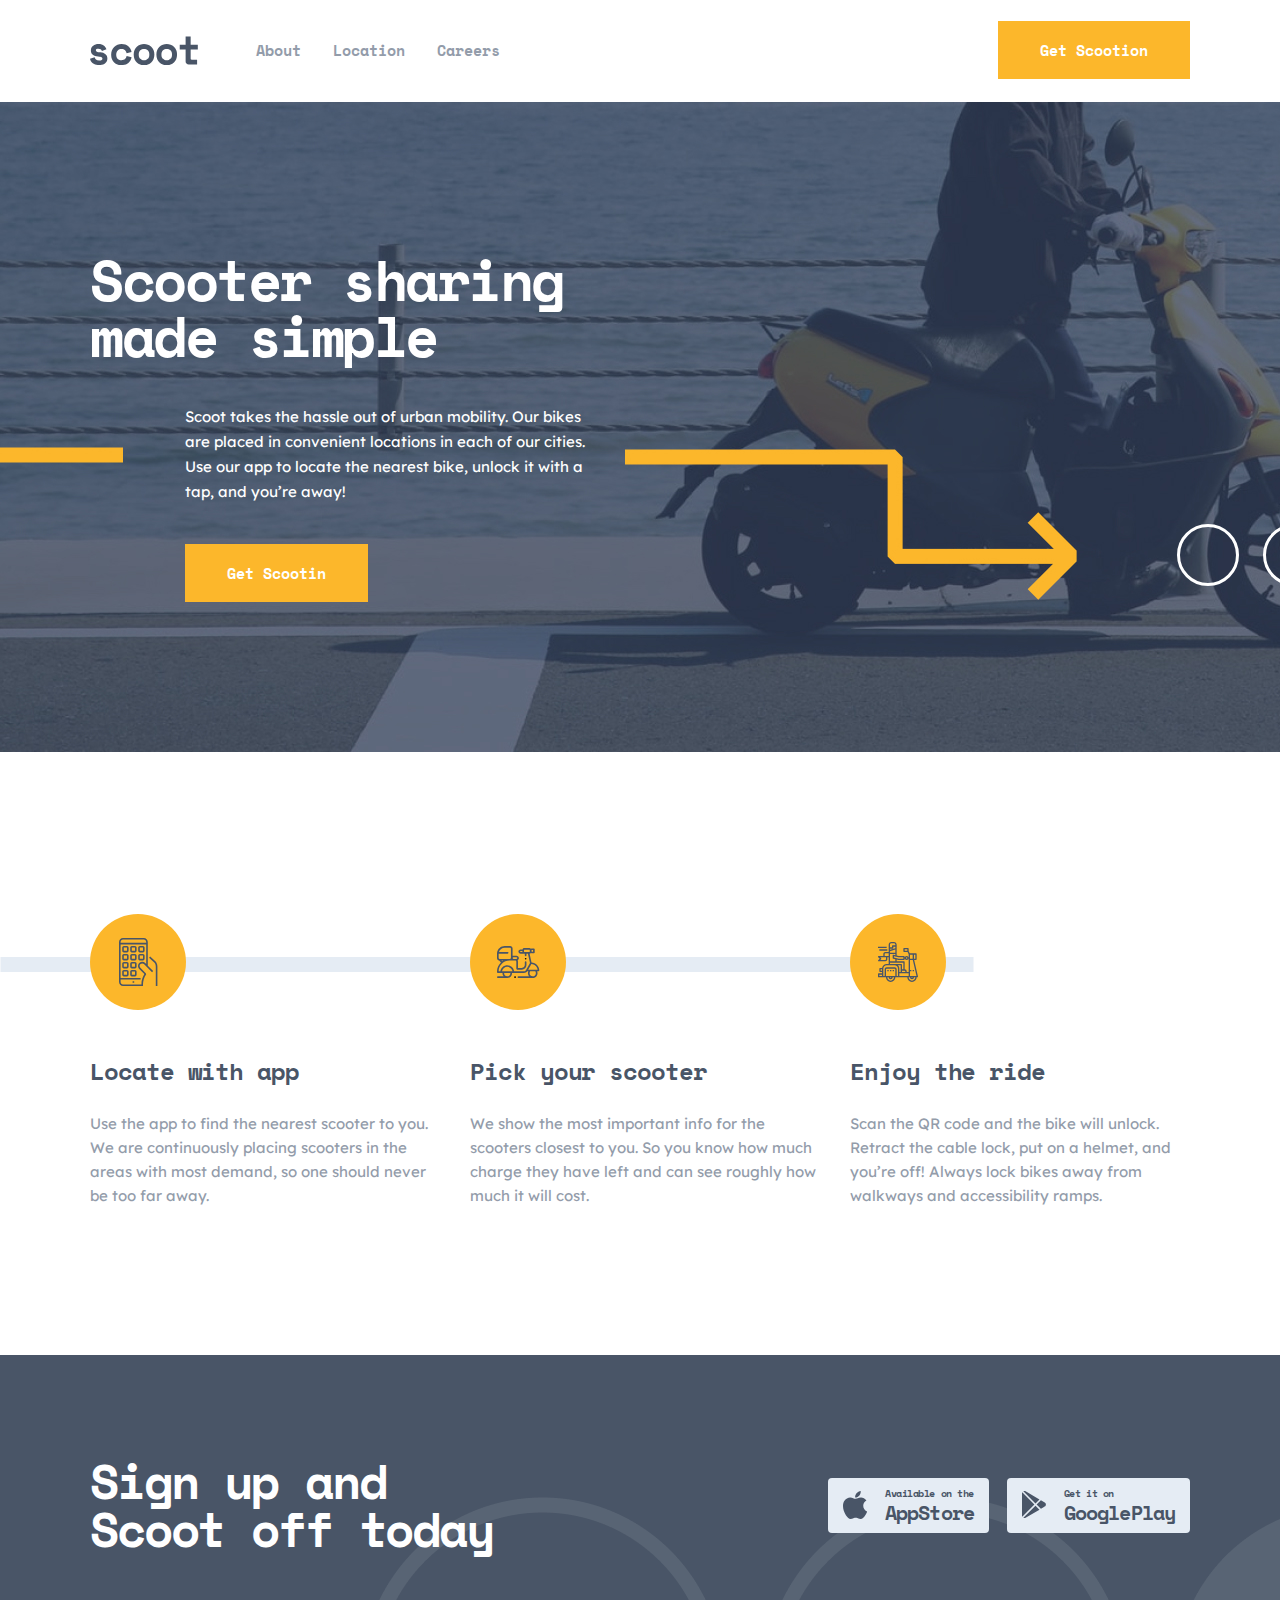
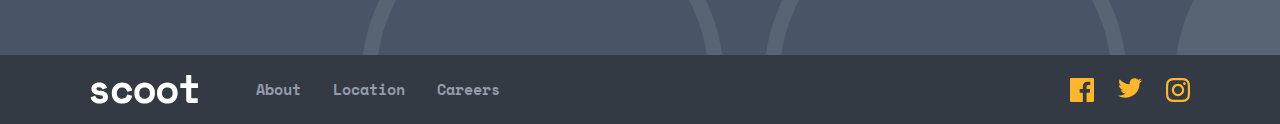
==== index.html @ 487f780b "add app info section" ====
<!DOCTYPE html>
<html lang="en">
  <head>
    <meta charset="UTF-8" />
    <meta name="viewport" content="width=device-width, initial-scale=1.0" />
    <title>Scoot</title>
    <link rel="stylesheet" href="./css/styles.min.css" />
  </head>
  <body>
    <h1 class="visually-hidden">Scoot</h1>
    <a class="skip-link" href="#main">Skip to main content</a>
    <!-- Header -->
    <header class="header">
      <div class="container header__container">
        <a class="logo" href="index.html">
          <svg class="logo__img">
            <use xlink:href="./img/svg/sprites.svg#logo"></use>
          </svg>
        </a>

        <nav class="nav">
          <ul class="nav__list">
            <li class="nav__item">
              <a class="nav__link" href="about.html">about</a>
            </li>
            <li class="nav__item">
              <a class="nav__link" href="location.html">location</a>
            </li>
            <li class="nav__item">
              <a class="nav__link" href="careers.html">careers</a>
            </li>
          </ul>
        </nav>

        <a class="btn header__link" href="#">get scootion</a>
      </div>
    </header>
    <!-- Main -->
    <main id="main">
      <section class="intro">
        <div class="container">
          <div class="intro__content">
            <h2 class="intro__title">Scooter sharing made simple</h2>
            <p class="intro__text">
              Scoot takes the hassle out of urban mobility. Our bikes are placed in convenient locations in each of our
              cities. Use our app to locate the nearest bike, unlock it with a tap, and you’re away!
            </p>
            <a class="btn intro__btn" href="#">Get Scootin</a>
          </div>
        </div>
      </section>
      <!-- App info -->
      <section class="app-info">
        <div class="container app-info__container">
          <ul class="app-info__list">
            <li class="app-info__item">
              <svg class="app-info__img">
                <use xlink:href="./img/svg/sprites.svg#locate-icon"></use>
              </svg>
              <h3 class="app-info__title">Locate with app</h3>
              <p class="app-info__text">
                Use the app to find the nearest scooter to you. We are continuously placing scooters in the areas with
                most demand, so one should never be too far away.
              </p>
            </li>
            <li class="app-info__item">
              <svg class="app-info__img">
                <use xlink:href="./img/svg/sprites.svg#scooter-icon"></use>
              </svg>
              <h3 class="app-info__title">Pick your scooter</h3>
              <p class="app-info__text">
                We show the most important info for the scooters closest to you. So you know how much charge they have
                left and can see roughly how much it will cost.
              </p>
            </li>
            <li class="app-info__item">
              <svg class="app-info__img">
                <use xlink:href="./img/svg/sprites.svg#enjoy-ride-icon"></use>
              </svg>
              <h3 class="app-info__title">Enjoy the ride</h3>
              <p class="app-info__text">
                Scan the QR code and the bike will unlock. Retract the cable lock, put on a helmet, and you’re off!
                Always lock bikes away from walkways and accessibility ramps.
              </p>
            </li>
          </ul>
        </div>
      </section>
      <!-- Sign-Up -->
      <section class="sign-up">
        <div class="container sign-up__container">
          <h2 class="sign-up__title">Sign up and Scoot off today</h2>

          <div class="sign-up__link-wrapper">
            <a class="sign-up__link" href="#">
              <svg class="sign-up__link-icon">
                <use xlink:href="./img/svg/sprites.svg#apple-icon"></use>
              </svg>
              <span>
                <p class="sign-up__link-text">Available on the</p>
                <p class="sign-up__link-text large">AppStore</p>
              </span>
            </a>

            <a class="sign-up__link" href="#">
              <svg class="sign-up__link-icon">
                <use xlink:href="./img/svg/sprites.svg#play-store-icon"></use>
              </svg>
              <span>
                <p class="sign-up__link-text">Get it on</p>
                <p class="sign-up__link-text large">GooglePlay</p>
              </span>
            </a>
          </div>
        </div>
      </section>
    </main>
    <!-- Footer -->
    <footer class="footer">
      <div class="container footer__container">
        <a class="logo" href="index.html">
          <svg class="logo__img">
            <use xlink:href="./img/svg/sprites.svg#logo-white"></use>
          </svg>
        </a>

        <nav class="nav">
          <ul class="nav__list">
            <li class="nav__item">
              <a class="nav__link" href="about.html">about</a>
            </li>
            <li class="nav__item">
              <a class="nav__link" href="location.html">location</a>
            </li>
            <li class="nav__item">
              <a class="nav__link" href="careers.html">careers</a>
            </li>
          </ul>
        </nav>

        <ul class="social__list">
          <li class="social__item">
            <a class="social__link" href="#">
              <svg class="social__icon">
                <use xlink:href="./img/svg/sprites.svg#facebook"></use>
              </svg>
            </a>
          </li>
          <li class="social__item">
            <a class="social__link" href="#">
              <svg class="social__icon">
                <use xlink:href="./img/svg/sprites.svg#x"></use>
              </svg>
            </a>
          </li>
          <li class="social__item">
            <a class="social__link" href="#">
              <svg class="social__icon">
                <use xlink:href="./img/svg/sprites.svg#instagram"></use>
              </svg>
            </a>
          </li>
        </ul>
      </div>
    </footer>
  </body>
</html>
---- css/styles.min.css ----
@font-face{font-display:swap;font-family:"Space Mono";font-style:normal;font-weight:400;src:url("../fonts/space-mono-v13-latin-regular.woff2") format("woff2"),url("../fonts/space-mono-v13-latin-regular.ttf") format("truetype")}@font-face{font-display:swap;font-family:"Space Mono";font-style:normal;font-weight:700;src:url("../fonts/space-mono-v13-latin-700.woff2") format("woff2"),url("../fonts/space-mono-v13-latin-700.ttf") format("truetype")}@font-face{font-display:swap;font-family:"Lexend Deca";font-style:normal;font-weight:400;src:url("../fonts/lexend-deca-v21-latin-regular.woff2") format("woff2"),url("../fonts/lexend-deca-v21-latin-regular.ttf") format("truetype")}html{height:100%;box-sizing:border-box;scroll-behavior:smooth}*,*::before,*::after{box-sizing:inherit;padding:0;margin:0}body{height:100%;display:flex;flex-direction:column;font-family:"Lexend Deca","Arial",sans-serif;font-size:15px;line-height:24px;background-color:#fff;color:#222}img{max-width:100%;height:auto}svg{width:auto;height:auto}.visually-hidden{position:absolute;width:1px;height:1px;margin:-1px;border:0;padding:0;clip:rect(0 0 0 0);overflow:hidden}.container{width:100%;max-width:1200px;padding-left:50px;padding-right:50px;margin-left:auto;margin-right:auto}.main-content{flex:1}.skip-link{position:absolute;width:1px;height:1px;left:-200%}.skip-link:focus{left:0;width:auto;height:auto;background-color:#fcb72b}.btn{border:3px solid rgba(0,0,0,0);font-family:"Space Mono","Arial",monospace;font-weight:700;text-decoration:none;text-transform:capitalize;margin-left:auto;padding:14px 39px;background-color:#fcb72b;color:#fff;transition:all .3s ease}.btn:hover{background-color:rgba(0,0,0,0);border:3px solid #fcb72b;color:#fcb72b}.header{padding:21px 0}.header .header__container{display:flex;align-items:center}.logo{width:108px;height:29px;margin-right:58px}.logo .logo__img{width:108px;height:29px}.nav{display:flex;align-items:center}.nav .nav__list{display:flex;justify-content:center;align-items:center;list-style-type:none}.nav .nav__item{margin-right:32px}.nav .nav__link{font-family:"Space Mono","Arial",monospace;font-weight:700;text-transform:capitalize;text-decoration:none;color:#939caa;transition:all .3s ease}.nav .nav__link:hover{color:#fcb72b;cursor:pointer}.intro{padding:152px 0;background-image:url("../img/svg/intro-circle-bg.svg"),url("../img/intro-bg.jpg");background-position:right calc(50% - 630px) bottom calc(50% - 128px),center;background-repeat:no-repeat}.intro .intro__content .intro__title{width:500px;margin-bottom:40px;font-size:56px;font-family:"Space Mono","Arial",monospace;font-weight:700;line-height:56px;letter-spacing:-2.5px;color:#fff}.intro .intro__content .intro__text{width:405px;margin-left:95px;margin-bottom:40px;font-size:15px;font-weight:400;line-height:25px;color:#fff}.intro .intro__content .intro__btn{display:inline-block;margin-left:95px}.app-info{width:100%;padding:160px 0 147px 0;background-image:url("../img/svg/line.svg");background-repeat:no-repeat;background-position:left top calc(50% - 90px)}.app-info__list{display:flex;list-style-type:none;gap:30px}.app-info__img{width:96px;height:96px;margin-bottom:40px}.app-info__title{color:#495567;font-family:"Space Mono";font-size:24px;font-weight:700;line-height:28px;letter-spacing:-1.071px;margin-bottom:27px}.app-info__text{width:350px;color:#939caa}.sign-up{width:100%;padding:102px 0;margin:auto 0 0 0;background-color:#495567;background-image:url("../img/sign-up.png");background-position:right calc(50% - 220px) bottom;background-repeat:no-repeat}@media only screen and (-webkit-min-device-pixel-ratio: 2),only screen and (min-device-pixel-ratio: 2),only screen and (min-resolution: 192dpi),only screen and (min-resolution: 2dppx){.sign-up .sign-up{background-image:url("../img/sign-up@2x.png");background-position:right bottom}}.sign-up .sign-up__container{display:flex;align-items:center;justify-content:space-between}.sign-up__title{width:415px;font-size:48px;font-family:"Space Mono","Arial",monospace;font-weight:700;letter-spacing:-2.143px;line-height:48px;color:#fff}.sign-up__link-wrapper{display:flex;margin-left:auto;gap:18px}.sign-up__link{display:flex;align-items:center;padding:8px 15px;background-color:#e5ecf4;text-decoration:none;border-radius:4px}.sign-up__link>span{color:#495567;display:flex;flex-direction:column}.sign-up__link-icon{width:24px;height:28px;margin-right:18px}.sign-up__link-text{text-align:start;font-size:10px;font-weight:700;font-family:"Space Mono","Arial",monospace;line-height:normal;letter-spacing:-0.446px}.large{font-size:20px;letter-spacing:-0.893px;line-height:24px}.footer{width:100%;padding:20px;margin-top:auto;background-color:#333a44}.footer .footer__container{display:flex;align-items:center}.social__list{display:flex;align-items:center;justify-content:center;list-style-type:none;gap:24px;margin-left:auto}.social__link{display:flex;align-items:center}.social__icon{width:24px;height:24px;fill:#fcb72b;transition:all .3s ease}.social__icon:hover{fill:#fff}/*# sourceMappingURL=styles.min.css.map */
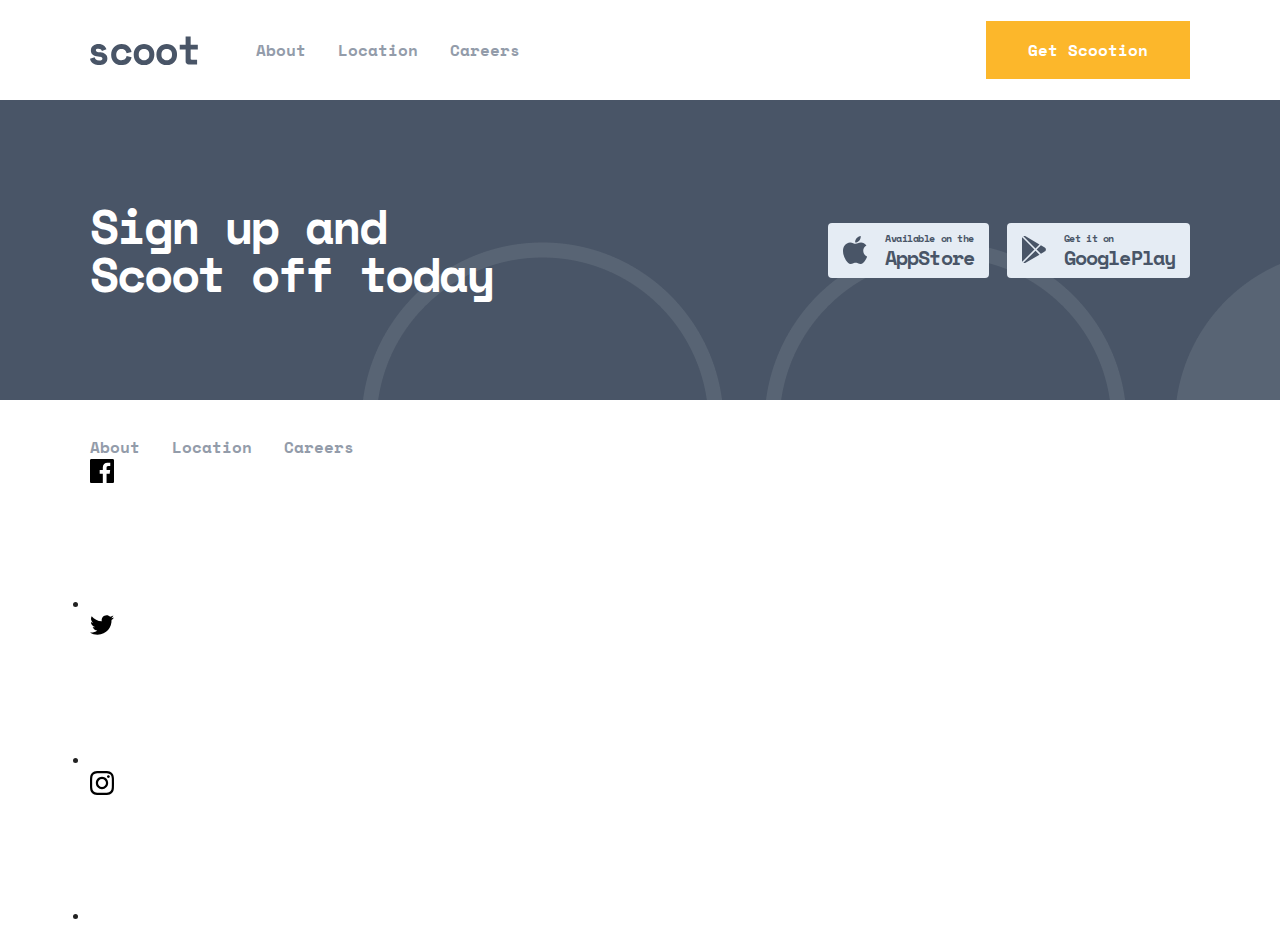
==== commit ee6007dc: "about page the end" ====
--- a/index.html
+++ b/index.html
@@ -9,7 +9,6 @@
   <body>
     <h1 class="visually-hidden">Scoot</h1>
     <a class="skip-link" href="#main">Skip to main content</a>
-    <!-- Header -->
     <header class="header">
       <div class="container header__container">
         <a class="logo" href="index.html">
@@ -35,58 +34,7 @@
         <a class="btn header__link" href="#">get scootion</a>
       </div>
     </header>
-    <!-- Main -->
     <main id="main">
-      <section class="intro">
-        <div class="container">
-          <div class="intro__content">
-            <h2 class="intro__title">Scooter sharing made simple</h2>
-            <p class="intro__text">
-              Scoot takes the hassle out of urban mobility. Our bikes are placed in convenient locations in each of our
-              cities. Use our app to locate the nearest bike, unlock it with a tap, and you’re away!
-            </p>
-            <a class="btn intro__btn" href="#">Get Scootin</a>
-          </div>
-        </div>
-      </section>
-      <!-- App info -->
-      <section class="app-info">
-        <div class="container app-info__container">
-          <ul class="app-info__list">
-            <li class="app-info__item">
-              <svg class="app-info__img">
-                <use xlink:href="./img/svg/sprites.svg#locate-icon"></use>
-              </svg>
-              <h3 class="app-info__title">Locate with app</h3>
-              <p class="app-info__text">
-                Use the app to find the nearest scooter to you. We are continuously placing scooters in the areas with
-                most demand, so one should never be too far away.
-              </p>
-            </li>
-            <li class="app-info__item">
-              <svg class="app-info__img">
-                <use xlink:href="./img/svg/sprites.svg#scooter-icon"></use>
-              </svg>
-              <h3 class="app-info__title">Pick your scooter</h3>
-              <p class="app-info__text">
-                We show the most important info for the scooters closest to you. So you know how much charge they have
-                left and can see roughly how much it will cost.
-              </p>
-            </li>
-            <li class="app-info__item">
-              <svg class="app-info__img">
-                <use xlink:href="./img/svg/sprites.svg#enjoy-ride-icon"></use>
-              </svg>
-              <h3 class="app-info__title">Enjoy the ride</h3>
-              <p class="app-info__text">
-                Scan the QR code and the bike will unlock. Retract the cable lock, put on a helmet, and you’re off!
-                Always lock bikes away from walkways and accessibility ramps.
-              </p>
-            </li>
-          </ul>
-        </div>
-      </section>
-      <!-- Sign-Up -->
       <section class="sign-up">
         <div class="container sign-up__container">
           <h2 class="sign-up__title">Sign up and Scoot off today</h2>
@@ -115,8 +63,7 @@
         </div>
       </section>
     </main>
-    <!-- Footer -->
-    <footer class="footer">
+<footer class="footer">
       <div class="container footer__container">
         <a class="logo" href="index.html">
           <svg class="logo__img">
--- a/css/styles.min.css
+++ b/css/styles.min.css
@@ -1 +1 @@
-@font-face{font-display:swap;font-family:"Space Mono";font-style:normal;font-weight:400;src:url("../fonts/space-mono-v13-latin-regular.woff2") format("woff2"),url("../fonts/space-mono-v13-latin-regular.ttf") format("truetype")}@font-face{font-display:swap;font-family:"Space Mono";font-style:normal;font-weight:700;src:url("../fonts/space-mono-v13-latin-700.woff2") format("woff2"),url("../fonts/space-mono-v13-latin-700.ttf") format("truetype")}@font-face{font-display:swap;font-family:"Lexend Deca";font-style:normal;font-weight:400;src:url("../fonts/lexend-deca-v21-latin-regular.woff2") format("woff2"),url("../fonts/lexend-deca-v21-latin-regular.ttf") format("truetype")}html{height:100%;box-sizing:border-box;scroll-behavior:smooth}*,*::before,*::after{box-sizing:inherit;padding:0;margin:0}body{height:100%;display:flex;flex-direction:column;font-family:"Lexend Deca","Arial",sans-serif;font-size:15px;line-height:24px;background-color:#fff;color:#222}img{max-width:100%;height:auto}svg{width:auto;height:auto}.visually-hidden{position:absolute;width:1px;height:1px;margin:-1px;border:0;padding:0;clip:rect(0 0 0 0);overflow:hidden}.container{width:100%;max-width:1200px;padding-left:50px;padding-right:50px;margin-left:auto;margin-right:auto}.main-content{flex:1}.skip-link{position:absolute;width:1px;height:1px;left:-200%}.skip-link:focus{left:0;width:auto;height:auto;background-color:#fcb72b}.btn{border:3px solid rgba(0,0,0,0);font-family:"Space Mono","Arial",monospace;font-weight:700;text-decoration:none;text-transform:capitalize;margin-left:auto;padding:14px 39px;background-color:#fcb72b;color:#fff;transition:all .3s ease}.btn:hover{background-color:rgba(0,0,0,0);border:3px solid #fcb72b;color:#fcb72b}.header{padding:21px 0}.header .header__container{display:flex;align-items:center}.logo{width:108px;height:29px;margin-right:58px}.logo .logo__img{width:108px;height:29px}.nav{display:flex;align-items:center}.nav .nav__list{display:flex;justify-content:center;align-items:center;list-style-type:none}.nav .nav__item{margin-right:32px}.nav .nav__link{font-family:"Space Mono","Arial",monospace;font-weight:700;text-transform:capitalize;text-decoration:none;color:#939caa;transition:all .3s ease}.nav .nav__link:hover{color:#fcb72b;cursor:pointer}.intro{padding:152px 0;background-image:url("../img/svg/intro-circle-bg.svg"),url("../img/intro-bg.jpg");background-position:right calc(50% - 630px) bottom calc(50% - 128px),center;background-repeat:no-repeat}.intro .intro__content .intro__title{width:500px;margin-bottom:40px;font-size:56px;font-family:"Space Mono","Arial",monospace;font-weight:700;line-height:56px;letter-spacing:-2.5px;color:#fff}.intro .intro__content .intro__text{width:405px;margin-left:95px;margin-bottom:40px;font-size:15px;font-weight:400;line-height:25px;color:#fff}.intro .intro__content .intro__btn{display:inline-block;margin-left:95px}.app-info{width:100%;padding:160px 0 147px 0;background-image:url("../img/svg/line.svg");background-repeat:no-repeat;background-position:left top calc(50% - 90px)}.app-info__list{display:flex;list-style-type:none;gap:30px}.app-info__img{width:96px;height:96px;margin-bottom:40px}.app-info__title{color:#495567;font-family:"Space Mono";font-size:24px;font-weight:700;line-height:28px;letter-spacing:-1.071px;margin-bottom:27px}.app-info__text{width:350px;color:#939caa}.sign-up{width:100%;padding:102px 0;margin:auto 0 0 0;background-color:#495567;background-image:url("../img/sign-up.png");background-position:right calc(50% - 220px) bottom;background-repeat:no-repeat}@media only screen and (-webkit-min-device-pixel-ratio: 2),only screen and (min-device-pixel-ratio: 2),only screen and (min-resolution: 192dpi),only screen and (min-resolution: 2dppx){.sign-up .sign-up{background-image:url("../img/sign-up@2x.png");background-position:right bottom}}.sign-up .sign-up__container{display:flex;align-items:center;justify-content:space-between}.sign-up__title{width:415px;font-size:48px;font-family:"Space Mono","Arial",monospace;font-weight:700;letter-spacing:-2.143px;line-height:48px;color:#fff}.sign-up__link-wrapper{display:flex;margin-left:auto;gap:18px}.sign-up__link{display:flex;align-items:center;padding:8px 15px;background-color:#e5ecf4;text-decoration:none;border-radius:4px}.sign-up__link>span{color:#495567;display:flex;flex-direction:column}.sign-up__link-icon{width:24px;height:28px;margin-right:18px}.sign-up__link-text{text-align:start;font-size:10px;font-weight:700;font-family:"Space Mono","Arial",monospace;line-height:normal;letter-spacing:-0.446px}.large{font-size:20px;letter-spacing:-0.893px;line-height:24px}.footer{width:100%;padding:20px;margin-top:auto;background-color:#333a44}.footer .footer__container{display:flex;align-items:center}.social__list{display:flex;align-items:center;justify-content:center;list-style-type:none;gap:24px;margin-left:auto}.social__link{display:flex;align-items:center}.social__icon{width:24px;height:24px;fill:#fcb72b;transition:all .3s ease}.social__icon:hover{fill:#fff}/*# sourceMappingURL=styles.min.css.map */+@font-face{font-display:swap;font-family:"Space Mono";font-style:normal;font-weight:400;src:url("../fonts/space-mono-v13-latin-regular.woff2") format("woff2"),url("../fonts/space-mono-v13-latin-regular.ttf") format("truetype")}@font-face{font-display:swap;font-family:"Space Mono";font-style:normal;font-weight:700;src:url("../fonts/space-mono-v13-latin-700.woff2") format("woff2"),url("../fonts/space-mono-v13-latin-700.ttf") format("truetype")}@font-face{font-display:swap;font-family:"Lexend Deca";font-style:normal;font-weight:400;src:url("../fonts/lexend-deca-v21-latin-regular.woff2") format("woff2"),url("../fonts/lexend-deca-v21-latin-regular.ttf") format("truetype")}html{height:100%;box-sizing:border-box;scroll-behavior:smooth}*,*::before,*::after{box-sizing:inherit;padding:0;margin:0}body{height:100%;display:flex;flex-direction:column;font-family:"Lexend Deca","Arial",sans-serif;font-size:16px;line-height:24px;background-color:#fff;color:#222}img{max-width:100%;height:auto}svg{width:auto;height:auto}.visually-hidden{position:absolute;width:1px;height:1px;margin:-1px;border:0;padding:0;clip:rect(0 0 0 0);overflow:hidden}.container{width:100%;max-width:1200px;padding-left:50px;padding-right:50px;margin-left:auto;margin-right:auto}.main-content{flex:1}.skip-link{position:absolute;width:1px;height:1px;left:-200%}.skip-link:focus{left:0;width:auto;height:auto;background-color:#fcb72b}.btn{border:3px solid rgba(0,0,0,0);font-family:"Space Mono","Arial",monospace;font-weight:700;text-decoration:none;text-transform:capitalize;margin-left:auto;padding:14px 39px;background-color:#fcb72b;color:#fff;transition:all .3s ease}.header{padding:21px 0}.header .header__container{display:flex;align-items:center}.header .header__link:hover{background-color:rgba(0,0,0,0);border:3px solid #fcb72b;color:#fcb72b}.logo{width:108px;height:29px;margin-right:58px}.logo .logo__img{width:108px;height:29px}.nav{display:flex;align-items:center}.nav .nav__list{display:flex;justify-content:center;align-items:center;list-style-type:none}.nav .nav__item{margin-right:32px}.nav .nav__link{font-family:"Space Mono","Arial",monospace;font-weight:700;text-transform:capitalize;text-decoration:none;color:#939caa;transition:all .3s ease}.nav .nav__link:hover{color:#fcb72b;cursor:pointer}.sign-up{width:100%;padding:102px 0;margin:auto 0 0 0;background-color:#495567;background-image:url("../img/sign-up.png");background-position:right calc(50% - 220px) bottom;background-repeat:no-repeat}@media only screen and (-webkit-min-device-pixel-ratio: 2),only screen and (min-device-pixel-ratio: 2),only screen and (min-resolution: 192dpi),only screen and (min-resolution: 2dppx){.sign-up .sign-up{background-image:url("../img/sign-up@2x.png");background-position:right bottom}}.sign-up .sign-up__container{display:flex;align-items:center;justify-content:space-between}.sign-up__title{width:415px;font-size:48px;font-family:"Space Mono","Arial",monospace;font-weight:700;letter-spacing:-2.143px;line-height:48px;color:#fff}.sign-up__link-wrapper{display:flex;margin-left:auto;gap:18px}.sign-up__link{display:flex;align-items:center;padding:8px 15px;background-color:#e5ecf4;text-decoration:none;border-radius:4px}.sign-up__link>span{color:#495567;display:flex;flex-direction:column}.sign-up__link-icon{width:24px;height:28px;margin-right:18px}.sign-up__link-text{text-align:start;font-size:10px;font-weight:700;font-family:"Space Mono","Arial",monospace;line-height:normal;letter-spacing:-0.446px}.large{font-size:20px;letter-spacing:-0.893px;line-height:24px}html{height:100%;box-sizing:border-box;scroll-behavior:smooth}*,*::before,*::after{box-sizing:inherit;padding:0;margin:0}body{display:flex;flex-direction:column;height:100%;font-family:"Lexend Deca","Arial",sans-serif;font-size:16px;line-height:1.5;background-color:#fff;color:#222}img{max-width:100%;height:auto}svg{width:auto;height:auto}.visually-hidden{position:absolute;width:1px;height:1px;margin:-1px;border:0;padding:0;clip:rect(0 0 0 0);overflow:hidden}.container{width:100%;max-width:1200px;padding-left:50px;padding-right:50px;margin-left:auto;margin-right:auto}.main-content{flex-grow:1}.skip-link{position:absolute;width:1px;height:1px;left:-200%}.skip-link:focus{width:auto;height:auto;left:0;background-color:#fcb72b}.header{padding:21px 0}.header .header__container{display:flex;align-items:center}.header .header__link:hover{background-color:rgba(0,0,0,0);border:3px solid #fcb72b;color:#fcb72b}.logo{width:108px;height:29px;margin-right:58px}.logo .logo__img{width:108px;height:29px}.nav{display:flex;align-items:center}.nav .nav__list{display:flex;justify-content:center;align-items:center;list-style-type:none}.nav .nav__item{margin-right:32px}.nav .nav__link{font-family:"Space Mono","Arial",monospace;font-weight:700;text-transform:capitalize;text-decoration:none;color:#939caa;transition:all .3s ease}.nav .nav__link:hover{color:#fcb72b;cursor:pointer}.ab-intro{background-image:url("../img/ab-intro-bg.png"),url("../img/ab-intro.png");width:100%;background-position-x:0px 0px 200px;background-repeat:no-repeat;background-position:center;padding:72px 0px;background-size:cover;opacity:1;background-color:#2f3b59}.ab-intro--title{color:#fff;font-family:"Space Mono";font-size:56px;font-style:normal;font-weight:700;line-height:56px;letter-spacing:-2.5px;display:flex;align-items:center}.ab-intro-img{display:inline-block;position:absolute;margin-top:-56px;margin-left:1106.5px}.ab-us{background-position-x:20px;background-position-y:20px;margin-top:245px;overflow:hidden}.ab-us-title{color:#495567;font-family:"Space Mono";font-size:48px;font-style:normal;font-weight:700;line-height:48px;letter-spacing:-2.143px;width:445px;margin-bottom:24px}.ab-us-info{color:#939caa;font-family:"Lexend Deca";font-size:15px;font-style:normal;font-weight:400;line-height:25px;width:445px;display:flex}.us-img-woman{border-radius:50%;position:absolute;margin-top:-325px;margin-left:705px}.ab-yellow-img{position:absolute;margin-left:568.5px;margin-top:-59px}.ab-wom-shadow{margin-left:1208.5px;margin-top:-333px;position:absolute}.ab-cityshadow-img{position:absolute;margin-top:245px;margin-left:-210px}.ab-city-yellow{position:absolute;margin-left:-210px;margin-top:245px}.ab-city-img{border-radius:445px;background:#e5ecf4;margin-top:243px;margin-left:-40px}.ab-us-title2{color:#495567;font-family:"Space Mono";font-size:48px;font-style:normal;font-weight:700;line-height:48px;letter-spacing:-2.143px;width:445px;margin-bottom:24px}.ab-us-info2{color:#939caa;font-family:"Lexend Deca";font-size:15px;font-style:normal;font-weight:400;line-height:25px;width:445px}.ab-us-city{position:absolute;display:inline-block;margin-top:340px;margin-left:300px}.value-box1{display:inline-block;text-align:center}.value-sec--title{color:#495567;text-align:center;font-family:"Space Mono";font-size:48px;font-style:normal;font-weight:700;line-height:48px;letter-spacing:-2.143px;margin-top:90px}.value-img1{border-radius:50%;margin-top:90px}.value-number{position:absolute;margin-left:-168px;margin-top:271px}.value-info-title{margin-top:64px;color:#495567;font-family:"Space Mono";font-size:24px;font-style:normal;font-weight:700;line-height:28px;letter-spacing:-1.071px}.value-info{color:#939caa;text-align:center;font-family:"Lexend Deca";font-size:15px;font-style:normal;font-weight:400;line-height:25px;width:350px;margin-top:27px}.value-box2{display:inline-block;text-align:center;margin-left:20.5px}.value-box3{display:inline-block;text-align:center;margin-left:20.5px}.faqs-sec-title{color:#495567;text-align:center;font-family:"Space Mono";font-size:48px;font-style:normal;font-weight:700;line-height:48px;letter-spacing:-2.143px;margin-top:120px}.faqs-ques-one{color:#495567;font-family:"Space Mono";font-size:40px;font-style:normal;font-weight:700;line-height:48px;letter-spacing:-1.786px;margin-top:96px;display:inline-block}.faqs-box1{background-color:#f2f5f9;background-image:url("../img/ab-arrow-top.svg");background-repeat:no-repeat;background-position-x:685px;background-position-y:42px;padding-top:32px;padding-bottom:32px;padding-left:40px;width:730px}.faqs-box1--title{color:#495567;font-family:"Space Mono";font-size:24px;font-style:normal;font-weight:700;line-height:28px;letter-spacing:-1.071px}.faqs-box1--info{color:#495567;font-family:"Lexend Deca";font-size:15px;font-style:normal;font-weight:400;line-height:25px;margin-top:24px;width:650px}.faqs-box2{background-color:#fff4df;background-image:url("../img/ab-arrow-bottom.svg"),url("../img/ab-cursor.svg");background-repeat:no-repeat;background-position-x:685px,274px;background-position-y:42px,70px;margin-top:16px;padding-top:32px;padding-bottom:32px;padding-left:40px;width:730px}.faqs-box2-title{color:#495567;font-family:"Space Mono";font-size:24px;font-style:normal;font-weight:700;line-height:28px;letter-spacing:-1.071px;display:flex;align-items:center}.faqs-box3{background-color:#f2f5f9;background-image:url("../img/ab-arrow-bottom.svg");background-repeat:no-repeat;background-position-x:685px;background-position-y:42px;margin-top:16px;padding-top:32px;padding-bottom:32px;padding-left:40px;width:730px}.faqs-box3-title{color:#495567;font-family:"Space Mono";font-size:24px;font-style:normal;font-weight:700;line-height:28px;letter-spacing:-1.071px}.ques-box-one{display:inline-block;position:absolute;margin-left:98px;margin-top:107px}.faqs-ques-sec{color:#495567;font-family:"Space Mono";font-size:40px;font-style:normal;font-weight:700;line-height:48px;letter-spacing:-1.786px;margin-top:425px}.ques-sec-box1{background-image:url("../img/ab-arrow-top.svg");background-repeat:no-repeat;background-position-x:685px;background-position-y:42px;background-color:#f2f5f9;padding-top:32px;padding-bottom:32px;padding-left:40px;width:730px}.sec-box1-title{color:#495567;font-family:"Space Mono";font-size:24px;font-style:normal;font-weight:700;line-height:28px;letter-spacing:-1.071px;margin-bottom:24px}.ques-sec-box2{background-image:url("../img/ab-arrow-bottom.svg");background-repeat:no-repeat;background-position-x:685px;background-position-y:42px;background-color:#f2f5f9;padding-top:32px;padding-bottom:32px;padding-left:40px;width:730px;margin-top:16px}.sec-box2-title{color:#495567;font-family:"Space Mono";font-size:24px;font-style:normal;font-weight:700;line-height:28px;letter-spacing:-1.071px}.ques-sec-box3{background-image:url("../img/ab-arrow-bottom.svg");background-repeat:no-repeat;background-position-x:685px;background-position-y:42px;background-color:#f2f5f9;padding-top:32px;padding-bottom:32px;padding-left:40px;width:730px;margin-top:16px}.sec-box3-title{color:#495567;font-family:"Space Mono";font-size:24px;font-style:normal;font-weight:700;line-height:28px;letter-spacing:-1.071px}.ques-box-second{display:inline-block;position:absolute;margin-left:370px;margin-top:-42px}/*# sourceMappingURL=styles.min.css.map */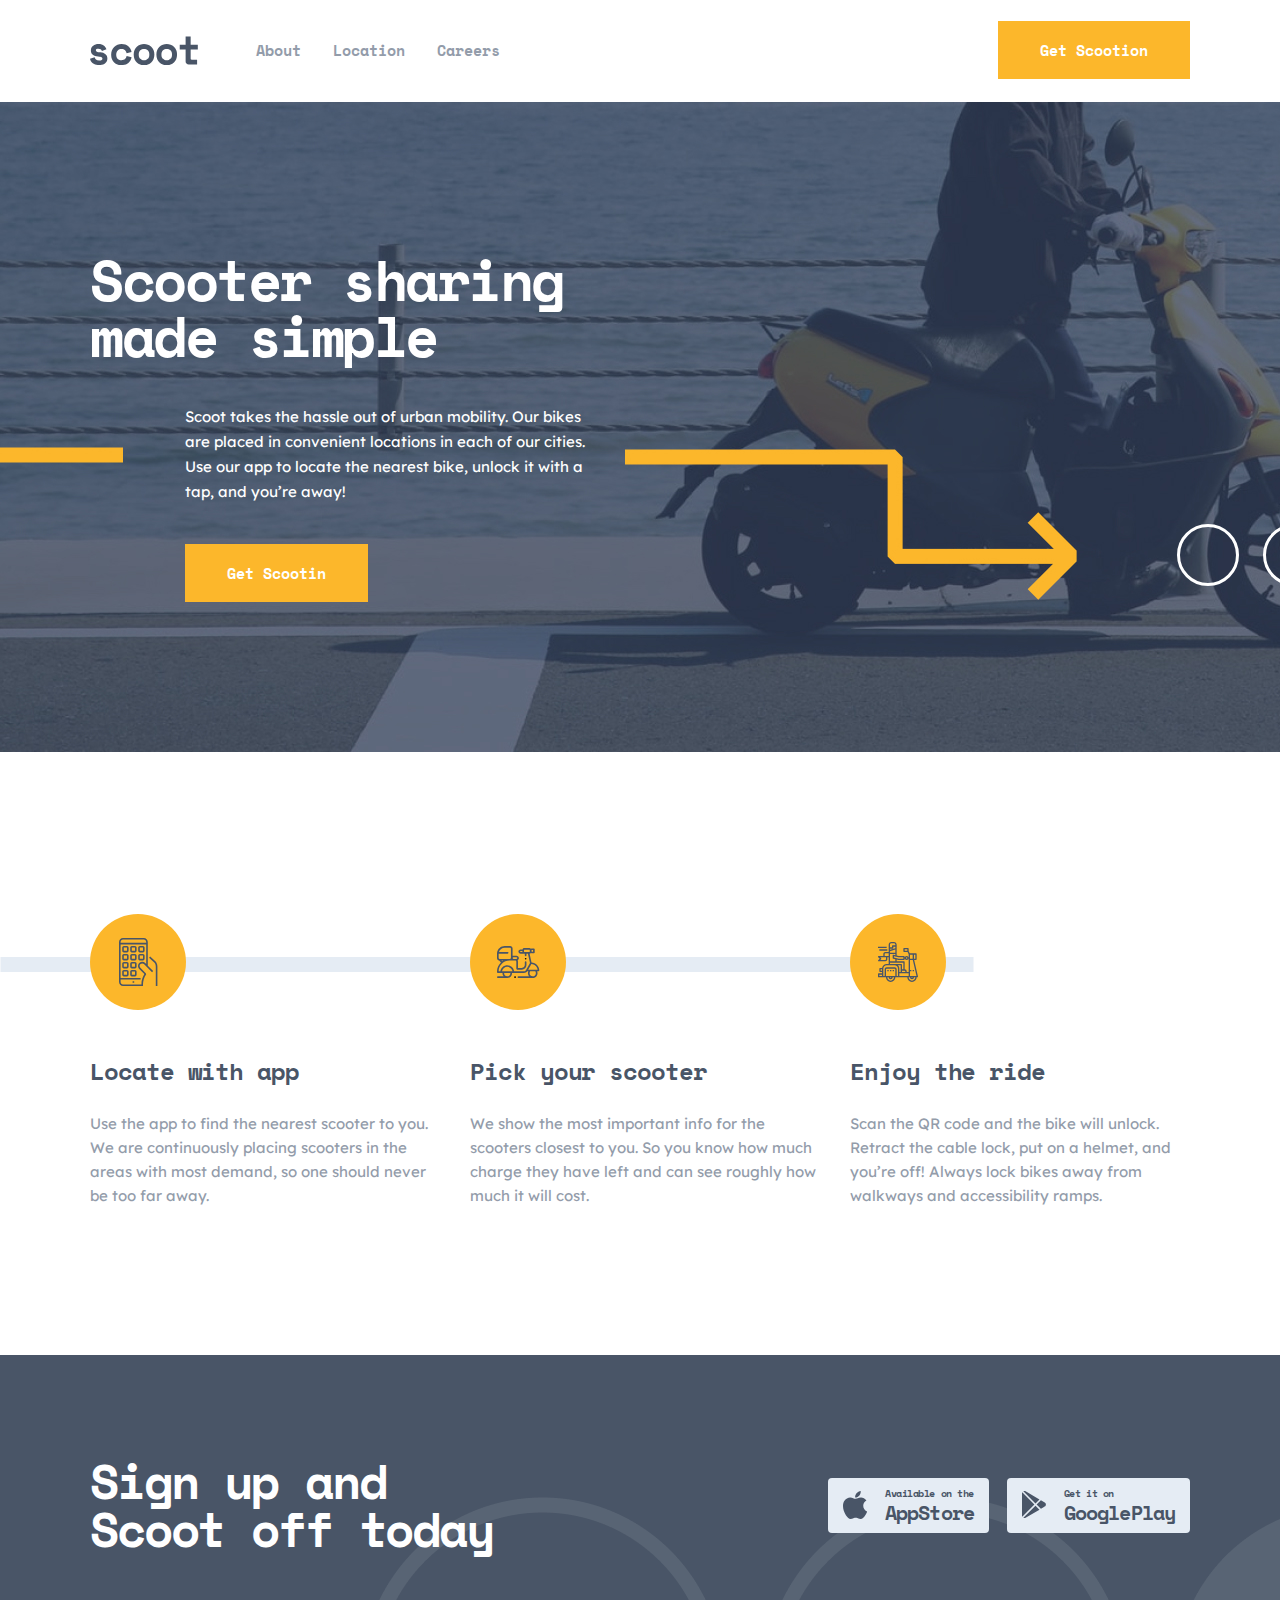
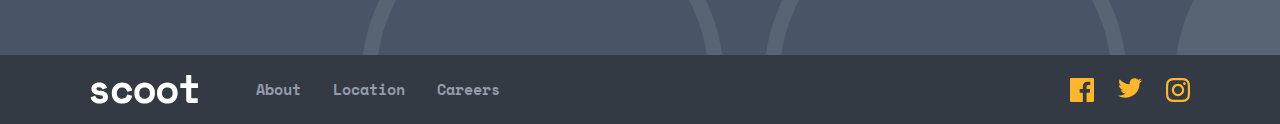
==== commit 2c3eb1c3: "about page the end" ====
--- a/index.html
+++ b/index.html
@@ -9,6 +9,7 @@
   <body>
     <h1 class="visually-hidden">Scoot</h1>
     <a class="skip-link" href="#main">Skip to main content</a>
+    <!-- Header -->
     <header class="header">
       <div class="container header__container">
         <a class="logo" href="index.html">
@@ -34,7 +35,58 @@
         <a class="btn header__link" href="#">get scootion</a>
       </div>
     </header>
+    <!-- Main -->
     <main id="main">
+      <section class="intro">
+        <div class="container">
+          <div class="intro__content">
+            <h2 class="intro__title">Scooter sharing made simple</h2>
+            <p class="intro__text">
+              Scoot takes the hassle out of urban mobility. Our bikes are placed in convenient locations in each of our
+              cities. Use our app to locate the nearest bike, unlock it with a tap, and you’re away!
+            </p>
+            <a class="btn intro__btn" href="#">Get Scootin</a>
+          </div>
+        </div>
+      </section>
+      <!-- App info -->
+      <section class="app-info">
+        <div class="container app-info__container">
+          <ul class="app-info__list">
+            <li class="app-info__item">
+              <svg class="app-info__img">
+                <use xlink:href="./img/svg/sprites.svg#locate-icon"></use>
+              </svg>
+              <h3 class="app-info__title">Locate with app</h3>
+              <p class="app-info__text">
+                Use the app to find the nearest scooter to you. We are continuously placing scooters in the areas with
+                most demand, so one should never be too far away.
+              </p>
+            </li>
+            <li class="app-info__item">
+              <svg class="app-info__img">
+                <use xlink:href="./img/svg/sprites.svg#scooter-icon"></use>
+              </svg>
+              <h3 class="app-info__title">Pick your scooter</h3>
+              <p class="app-info__text">
+                We show the most important info for the scooters closest to you. So you know how much charge they have
+                left and can see roughly how much it will cost.
+              </p>
+            </li>
+            <li class="app-info__item">
+              <svg class="app-info__img">
+                <use xlink:href="./img/svg/sprites.svg#enjoy-ride-icon"></use>
+              </svg>
+              <h3 class="app-info__title">Enjoy the ride</h3>
+              <p class="app-info__text">
+                Scan the QR code and the bike will unlock. Retract the cable lock, put on a helmet, and you’re off!
+                Always lock bikes away from walkways and accessibility ramps.
+              </p>
+            </li>
+          </ul>
+        </div>
+      </section>
+      <!-- Sign-Up -->
       <section class="sign-up">
         <div class="container sign-up__container">
           <h2 class="sign-up__title">Sign up and Scoot off today</h2>
--- a/css/styles.min.css
+++ b/css/styles.min.css
@@ -1 +1,5 @@
-@font-face{font-display:swap;font-family:"Space Mono";font-style:normal;font-weight:400;src:url("../fonts/space-mono-v13-latin-regular.woff2") format("woff2"),url("../fonts/space-mono-v13-latin-regular.ttf") format("truetype")}@font-face{font-display:swap;font-family:"Space Mono";font-style:normal;font-weight:700;src:url("../fonts/space-mono-v13-latin-700.woff2") format("woff2"),url("../fonts/space-mono-v13-latin-700.ttf") format("truetype")}@font-face{font-display:swap;font-family:"Lexend Deca";font-style:normal;font-weight:400;src:url("../fonts/lexend-deca-v21-latin-regular.woff2") format("woff2"),url("../fonts/lexend-deca-v21-latin-regular.ttf") format("truetype")}html{height:100%;box-sizing:border-box;scroll-behavior:smooth}*,*::before,*::after{box-sizing:inherit;padding:0;margin:0}body{height:100%;display:flex;flex-direction:column;font-family:"Lexend Deca","Arial",sans-serif;font-size:16px;line-height:24px;background-color:#fff;color:#222}img{max-width:100%;height:auto}svg{width:auto;height:auto}.visually-hidden{position:absolute;width:1px;height:1px;margin:-1px;border:0;padding:0;clip:rect(0 0 0 0);overflow:hidden}.container{width:100%;max-width:1200px;padding-left:50px;padding-right:50px;margin-left:auto;margin-right:auto}.main-content{flex:1}.skip-link{position:absolute;width:1px;height:1px;left:-200%}.skip-link:focus{left:0;width:auto;height:auto;background-color:#fcb72b}.btn{border:3px solid rgba(0,0,0,0);font-family:"Space Mono","Arial",monospace;font-weight:700;text-decoration:none;text-transform:capitalize;margin-left:auto;padding:14px 39px;background-color:#fcb72b;color:#fff;transition:all .3s ease}.header{padding:21px 0}.header .header__container{display:flex;align-items:center}.header .header__link:hover{background-color:rgba(0,0,0,0);border:3px solid #fcb72b;color:#fcb72b}.logo{width:108px;height:29px;margin-right:58px}.logo .logo__img{width:108px;height:29px}.nav{display:flex;align-items:center}.nav .nav__list{display:flex;justify-content:center;align-items:center;list-style-type:none}.nav .nav__item{margin-right:32px}.nav .nav__link{font-family:"Space Mono","Arial",monospace;font-weight:700;text-transform:capitalize;text-decoration:none;color:#939caa;transition:all .3s ease}.nav .nav__link:hover{color:#fcb72b;cursor:pointer}.sign-up{width:100%;padding:102px 0;margin:auto 0 0 0;background-color:#495567;background-image:url("../img/sign-up.png");background-position:right calc(50% - 220px) bottom;background-repeat:no-repeat}@media only screen and (-webkit-min-device-pixel-ratio: 2),only screen and (min-device-pixel-ratio: 2),only screen and (min-resolution: 192dpi),only screen and (min-resolution: 2dppx){.sign-up .sign-up{background-image:url("../img/sign-up@2x.png");background-position:right bottom}}.sign-up .sign-up__container{display:flex;align-items:center;justify-content:space-between}.sign-up__title{width:415px;font-size:48px;font-family:"Space Mono","Arial",monospace;font-weight:700;letter-spacing:-2.143px;line-height:48px;color:#fff}.sign-up__link-wrapper{display:flex;margin-left:auto;gap:18px}.sign-up__link{display:flex;align-items:center;padding:8px 15px;background-color:#e5ecf4;text-decoration:none;border-radius:4px}.sign-up__link>span{color:#495567;display:flex;flex-direction:column}.sign-up__link-icon{width:24px;height:28px;margin-right:18px}.sign-up__link-text{text-align:start;font-size:10px;font-weight:700;font-family:"Space Mono","Arial",monospace;line-height:normal;letter-spacing:-0.446px}.large{font-size:20px;letter-spacing:-0.893px;line-height:24px}html{height:100%;box-sizing:border-box;scroll-behavior:smooth}*,*::before,*::after{box-sizing:inherit;padding:0;margin:0}body{display:flex;flex-direction:column;height:100%;font-family:"Lexend Deca","Arial",sans-serif;font-size:16px;line-height:1.5;background-color:#fff;color:#222}img{max-width:100%;height:auto}svg{width:auto;height:auto}.visually-hidden{position:absolute;width:1px;height:1px;margin:-1px;border:0;padding:0;clip:rect(0 0 0 0);overflow:hidden}.container{width:100%;max-width:1200px;padding-left:50px;padding-right:50px;margin-left:auto;margin-right:auto}.main-content{flex-grow:1}.skip-link{position:absolute;width:1px;height:1px;left:-200%}.skip-link:focus{width:auto;height:auto;left:0;background-color:#fcb72b}.header{padding:21px 0}.header .header__container{display:flex;align-items:center}.header .header__link:hover{background-color:rgba(0,0,0,0);border:3px solid #fcb72b;color:#fcb72b}.logo{width:108px;height:29px;margin-right:58px}.logo .logo__img{width:108px;height:29px}.nav{display:flex;align-items:center}.nav .nav__list{display:flex;justify-content:center;align-items:center;list-style-type:none}.nav .nav__item{margin-right:32px}.nav .nav__link{font-family:"Space Mono","Arial",monospace;font-weight:700;text-transform:capitalize;text-decoration:none;color:#939caa;transition:all .3s ease}.nav .nav__link:hover{color:#fcb72b;cursor:pointer}.ab-intro{background-image:url("../img/ab-intro-bg.png"),url("../img/ab-intro.png");width:100%;background-position-x:0px 0px 200px;background-repeat:no-repeat;background-position:center;padding:72px 0px;background-size:cover;opacity:1;background-color:#2f3b59}.ab-intro--title{color:#fff;font-family:"Space Mono";font-size:56px;font-style:normal;font-weight:700;line-height:56px;letter-spacing:-2.5px;display:flex;align-items:center}.ab-intro-img{display:inline-block;position:absolute;margin-top:-56px;margin-left:1106.5px}.ab-us{background-position-x:20px;background-position-y:20px;margin-top:245px;overflow:hidden}.ab-us-title{color:#495567;font-family:"Space Mono";font-size:48px;font-style:normal;font-weight:700;line-height:48px;letter-spacing:-2.143px;width:445px;margin-bottom:24px}.ab-us-info{color:#939caa;font-family:"Lexend Deca";font-size:15px;font-style:normal;font-weight:400;line-height:25px;width:445px;display:flex}.us-img-woman{border-radius:50%;position:absolute;margin-top:-325px;margin-left:705px}.ab-yellow-img{position:absolute;margin-left:568.5px;margin-top:-59px}.ab-wom-shadow{margin-left:1208.5px;margin-top:-333px;position:absolute}.ab-cityshadow-img{position:absolute;margin-top:245px;margin-left:-210px}.ab-city-yellow{position:absolute;margin-left:-210px;margin-top:245px}.ab-city-img{border-radius:445px;background:#e5ecf4;margin-top:243px;margin-left:-40px}.ab-us-title2{color:#495567;font-family:"Space Mono";font-size:48px;font-style:normal;font-weight:700;line-height:48px;letter-spacing:-2.143px;width:445px;margin-bottom:24px}.ab-us-info2{color:#939caa;font-family:"Lexend Deca";font-size:15px;font-style:normal;font-weight:400;line-height:25px;width:445px}.ab-us-city{position:absolute;display:inline-block;margin-top:340px;margin-left:300px}.value-box1{display:inline-block;text-align:center}.value-sec--title{color:#495567;text-align:center;font-family:"Space Mono";font-size:48px;font-style:normal;font-weight:700;line-height:48px;letter-spacing:-2.143px;margin-top:90px}.value-img1{border-radius:50%;margin-top:90px}.value-number{position:absolute;margin-left:-168px;margin-top:271px}.value-info-title{margin-top:64px;color:#495567;font-family:"Space Mono";font-size:24px;font-style:normal;font-weight:700;line-height:28px;letter-spacing:-1.071px}.value-info{color:#939caa;text-align:center;font-family:"Lexend Deca";font-size:15px;font-style:normal;font-weight:400;line-height:25px;width:350px;margin-top:27px}.value-box2{display:inline-block;text-align:center;margin-left:20.5px}.value-box3{display:inline-block;text-align:center;margin-left:20.5px}.faqs-sec-title{color:#495567;text-align:center;font-family:"Space Mono";font-size:48px;font-style:normal;font-weight:700;line-height:48px;letter-spacing:-2.143px;margin-top:120px}.faqs-ques-one{color:#495567;font-family:"Space Mono";font-size:40px;font-style:normal;font-weight:700;line-height:48px;letter-spacing:-1.786px;margin-top:96px;display:inline-block}.faqs-box1{background-color:#f2f5f9;background-image:url("../img/ab-arrow-top.svg");background-repeat:no-repeat;background-position-x:685px;background-position-y:42px;padding-top:32px;padding-bottom:32px;padding-left:40px;width:730px}.faqs-box1--title{color:#495567;font-family:"Space Mono";font-size:24px;font-style:normal;font-weight:700;line-height:28px;letter-spacing:-1.071px}.faqs-box1--info{color:#495567;font-family:"Lexend Deca";font-size:15px;font-style:normal;font-weight:400;line-height:25px;margin-top:24px;width:650px}.faqs-box2{background-color:#fff4df;background-image:url("../img/ab-arrow-bottom.svg"),url("../img/ab-cursor.svg");background-repeat:no-repeat;background-position-x:685px,274px;background-position-y:42px,70px;margin-top:16px;padding-top:32px;padding-bottom:32px;padding-left:40px;width:730px}.faqs-box2-title{color:#495567;font-family:"Space Mono";font-size:24px;font-style:normal;font-weight:700;line-height:28px;letter-spacing:-1.071px;display:flex;align-items:center}.faqs-box3{background-color:#f2f5f9;background-image:url("../img/ab-arrow-bottom.svg");background-repeat:no-repeat;background-position-x:685px;background-position-y:42px;margin-top:16px;padding-top:32px;padding-bottom:32px;padding-left:40px;width:730px}.faqs-box3-title{color:#495567;font-family:"Space Mono";font-size:24px;font-style:normal;font-weight:700;line-height:28px;letter-spacing:-1.071px}.ques-box-one{display:inline-block;position:absolute;margin-left:98px;margin-top:107px}.faqs-ques-sec{color:#495567;font-family:"Space Mono";font-size:40px;font-style:normal;font-weight:700;line-height:48px;letter-spacing:-1.786px;margin-top:425px}.ques-sec-box1{background-image:url("../img/ab-arrow-top.svg");background-repeat:no-repeat;background-position-x:685px;background-position-y:42px;background-color:#f2f5f9;padding-top:32px;padding-bottom:32px;padding-left:40px;width:730px}.sec-box1-title{color:#495567;font-family:"Space Mono";font-size:24px;font-style:normal;font-weight:700;line-height:28px;letter-spacing:-1.071px;margin-bottom:24px}.ques-sec-box2{background-image:url("../img/ab-arrow-bottom.svg");background-repeat:no-repeat;background-position-x:685px;background-position-y:42px;background-color:#f2f5f9;padding-top:32px;padding-bottom:32px;padding-left:40px;width:730px;margin-top:16px}.sec-box2-title{color:#495567;font-family:"Space Mono";font-size:24px;font-style:normal;font-weight:700;line-height:28px;letter-spacing:-1.071px}.ques-sec-box3{background-image:url("../img/ab-arrow-bottom.svg");background-repeat:no-repeat;background-position-x:685px;background-position-y:42px;background-color:#f2f5f9;padding-top:32px;padding-bottom:32px;padding-left:40px;width:730px;margin-top:16px}.sec-box3-title{color:#495567;font-family:"Space Mono";font-size:24px;font-style:normal;font-weight:700;line-height:28px;letter-spacing:-1.071px}.ques-box-second{display:inline-block;position:absolute;margin-left:370px;margin-top:-42px}/*# sourceMappingURL=styles.min.css.map */+<<<<<<< HEAD
+@font-face{font-display:swap;font-family:"Space Mono";font-style:normal;font-weight:400;src:url("../fonts/space-mono-v13-latin-regular.woff2") format("woff2"),url("../fonts/space-mono-v13-latin-regular.ttf") format("truetype")}@font-face{font-display:swap;font-family:"Space Mono";font-style:normal;font-weight:700;src:url("../fonts/space-mono-v13-latin-700.woff2") format("woff2"),url("../fonts/space-mono-v13-latin-700.ttf") format("truetype")}@font-face{font-display:swap;font-family:"Lexend Deca";font-style:normal;font-weight:400;src:url("../fonts/lexend-deca-v21-latin-regular.woff2") format("woff2"),url("../fonts/lexend-deca-v21-latin-regular.ttf") format("truetype")}html{height:100%;box-sizing:border-box;scroll-behavior:smooth}*,*::before,*::after{box-sizing:inherit;padding:0;margin:0}body{height:100%;display:flex;flex-direction:column;font-family:"Lexend Deca","Arial",sans-serif;font-size:16px;line-height:24px;background-color:#fff;color:#222}img{max-width:100%;height:auto}svg{width:auto;height:auto}.visually-hidden{position:absolute;width:1px;height:1px;margin:-1px;border:0;padding:0;clip:rect(0 0 0 0);overflow:hidden}.container{width:100%;max-width:1200px;padding-left:50px;padding-right:50px;margin-left:auto;margin-right:auto}.main-content{flex:1}.skip-link{position:absolute;width:1px;height:1px;left:-200%}.skip-link:focus{left:0;width:auto;height:auto;background-color:#fcb72b}.btn{border:3px solid rgba(0,0,0,0);font-family:"Space Mono","Arial",monospace;font-weight:700;text-decoration:none;text-transform:capitalize;margin-left:auto;padding:14px 39px;background-color:#fcb72b;color:#fff;transition:all .3s ease}.header{padding:21px 0}.header .header__container{display:flex;align-items:center}.header .header__link:hover{background-color:rgba(0,0,0,0);border:3px solid #fcb72b;color:#fcb72b}.logo{width:108px;height:29px;margin-right:58px}.logo .logo__img{width:108px;height:29px}.nav{display:flex;align-items:center}.nav .nav__list{display:flex;justify-content:center;align-items:center;list-style-type:none}.nav .nav__item{margin-right:32px}.nav .nav__link{font-family:"Space Mono","Arial",monospace;font-weight:700;text-transform:capitalize;text-decoration:none;color:#939caa;transition:all .3s ease}.nav .nav__link:hover{color:#fcb72b;cursor:pointer}.sign-up{width:100%;padding:102px 0;margin:auto 0 0 0;background-color:#495567;background-image:url("../img/sign-up.png");background-position:right calc(50% - 220px) bottom;background-repeat:no-repeat}@media only screen and (-webkit-min-device-pixel-ratio: 2),only screen and (min-device-pixel-ratio: 2),only screen and (min-resolution: 192dpi),only screen and (min-resolution: 2dppx){.sign-up .sign-up{background-image:url("../img/sign-up@2x.png");background-position:right bottom}}.sign-up .sign-up__container{display:flex;align-items:center;justify-content:space-between}.sign-up__title{width:415px;font-size:48px;font-family:"Space Mono","Arial",monospace;font-weight:700;letter-spacing:-2.143px;line-height:48px;color:#fff}.sign-up__link-wrapper{display:flex;margin-left:auto;gap:18px}.sign-up__link{display:flex;align-items:center;padding:8px 15px;background-color:#e5ecf4;text-decoration:none;border-radius:4px}.sign-up__link>span{color:#495567;display:flex;flex-direction:column}.sign-up__link-icon{width:24px;height:28px;margin-right:18px}.sign-up__link-text{text-align:start;font-size:10px;font-weight:700;font-family:"Space Mono","Arial",monospace;line-height:normal;letter-spacing:-0.446px}.large{font-size:20px;letter-spacing:-0.893px;line-height:24px}html{height:100%;box-sizing:border-box;scroll-behavior:smooth}*,*::before,*::after{box-sizing:inherit;padding:0;margin:0}body{display:flex;flex-direction:column;height:100%;font-family:"Lexend Deca","Arial",sans-serif;font-size:16px;line-height:1.5;background-color:#fff;color:#222}img{max-width:100%;height:auto}svg{width:auto;height:auto}.visually-hidden{position:absolute;width:1px;height:1px;margin:-1px;border:0;padding:0;clip:rect(0 0 0 0);overflow:hidden}.container{width:100%;max-width:1200px;padding-left:50px;padding-right:50px;margin-left:auto;margin-right:auto}.main-content{flex-grow:1}.skip-link{position:absolute;width:1px;height:1px;left:-200%}.skip-link:focus{width:auto;height:auto;left:0;background-color:#fcb72b}.header{padding:21px 0}.header .header__container{display:flex;align-items:center}.header .header__link:hover{background-color:rgba(0,0,0,0);border:3px solid #fcb72b;color:#fcb72b}.logo{width:108px;height:29px;margin-right:58px}.logo .logo__img{width:108px;height:29px}.nav{display:flex;align-items:center}.nav .nav__list{display:flex;justify-content:center;align-items:center;list-style-type:none}.nav .nav__item{margin-right:32px}.nav .nav__link{font-family:"Space Mono","Arial",monospace;font-weight:700;text-transform:capitalize;text-decoration:none;color:#939caa;transition:all .3s ease}.nav .nav__link:hover{color:#fcb72b;cursor:pointer}.ab-intro{background-image:url("../img/ab-intro-bg.png"),url("../img/ab-intro.png");width:100%;background-position-x:0px 0px 200px;background-repeat:no-repeat;background-position:center;padding:72px 0px;background-size:cover;opacity:1;background-color:#2f3b59}.ab-intro--title{color:#fff;font-family:"Space Mono";font-size:56px;font-style:normal;font-weight:700;line-height:56px;letter-spacing:-2.5px;display:flex;align-items:center}.ab-intro-img{display:inline-block;position:absolute;margin-top:-56px;margin-left:1106.5px}.ab-us{background-position-x:20px;background-position-y:20px;margin-top:245px;overflow:hidden}.ab-us-title{color:#495567;font-family:"Space Mono";font-size:48px;font-style:normal;font-weight:700;line-height:48px;letter-spacing:-2.143px;width:445px;margin-bottom:24px}.ab-us-info{color:#939caa;font-family:"Lexend Deca";font-size:15px;font-style:normal;font-weight:400;line-height:25px;width:445px;display:flex}.us-img-woman{border-radius:50%;position:absolute;margin-top:-325px;margin-left:705px}.ab-yellow-img{position:absolute;margin-left:568.5px;margin-top:-59px}.ab-wom-shadow{margin-left:1208.5px;margin-top:-333px;position:absolute}.ab-cityshadow-img{position:absolute;margin-top:245px;margin-left:-210px}.ab-city-yellow{position:absolute;margin-left:-210px;margin-top:245px}.ab-city-img{border-radius:445px;background:#e5ecf4;margin-top:243px;margin-left:-40px}.ab-us-title2{color:#495567;font-family:"Space Mono";font-size:48px;font-style:normal;font-weight:700;line-height:48px;letter-spacing:-2.143px;width:445px;margin-bottom:24px}.ab-us-info2{color:#939caa;font-family:"Lexend Deca";font-size:15px;font-style:normal;font-weight:400;line-height:25px;width:445px}.ab-us-city{position:absolute;display:inline-block;margin-top:340px;margin-left:300px}.value-box1{display:inline-block;text-align:center}.value-sec--title{color:#495567;text-align:center;font-family:"Space Mono";font-size:48px;font-style:normal;font-weight:700;line-height:48px;letter-spacing:-2.143px;margin-top:90px}.value-img1{border-radius:50%;margin-top:90px}.value-number{position:absolute;margin-left:-168px;margin-top:271px}.value-info-title{margin-top:64px;color:#495567;font-family:"Space Mono";font-size:24px;font-style:normal;font-weight:700;line-height:28px;letter-spacing:-1.071px}.value-info{color:#939caa;text-align:center;font-family:"Lexend Deca";font-size:15px;font-style:normal;font-weight:400;line-height:25px;width:350px;margin-top:27px}.value-box2{display:inline-block;text-align:center;margin-left:20.5px}.value-box3{display:inline-block;text-align:center;margin-left:20.5px}.faqs-sec-title{color:#495567;text-align:center;font-family:"Space Mono";font-size:48px;font-style:normal;font-weight:700;line-height:48px;letter-spacing:-2.143px;margin-top:120px}.faqs-ques-one{color:#495567;font-family:"Space Mono";font-size:40px;font-style:normal;font-weight:700;line-height:48px;letter-spacing:-1.786px;margin-top:96px;display:inline-block}.faqs-box1{background-color:#f2f5f9;background-image:url("../img/ab-arrow-top.svg");background-repeat:no-repeat;background-position-x:685px;background-position-y:42px;padding-top:32px;padding-bottom:32px;padding-left:40px;width:730px}.faqs-box1--title{color:#495567;font-family:"Space Mono";font-size:24px;font-style:normal;font-weight:700;line-height:28px;letter-spacing:-1.071px}.faqs-box1--info{color:#495567;font-family:"Lexend Deca";font-size:15px;font-style:normal;font-weight:400;line-height:25px;margin-top:24px;width:650px}.faqs-box2{background-color:#fff4df;background-image:url("../img/ab-arrow-bottom.svg"),url("../img/ab-cursor.svg");background-repeat:no-repeat;background-position-x:685px,274px;background-position-y:42px,70px;margin-top:16px;padding-top:32px;padding-bottom:32px;padding-left:40px;width:730px}.faqs-box2-title{color:#495567;font-family:"Space Mono";font-size:24px;font-style:normal;font-weight:700;line-height:28px;letter-spacing:-1.071px;display:flex;align-items:center}.faqs-box3{background-color:#f2f5f9;background-image:url("../img/ab-arrow-bottom.svg");background-repeat:no-repeat;background-position-x:685px;background-position-y:42px;margin-top:16px;padding-top:32px;padding-bottom:32px;padding-left:40px;width:730px}.faqs-box3-title{color:#495567;font-family:"Space Mono";font-size:24px;font-style:normal;font-weight:700;line-height:28px;letter-spacing:-1.071px}.ques-box-one{display:inline-block;position:absolute;margin-left:98px;margin-top:107px}.faqs-ques-sec{color:#495567;font-family:"Space Mono";font-size:40px;font-style:normal;font-weight:700;line-height:48px;letter-spacing:-1.786px;margin-top:425px}.ques-sec-box1{background-image:url("../img/ab-arrow-top.svg");background-repeat:no-repeat;background-position-x:685px;background-position-y:42px;background-color:#f2f5f9;padding-top:32px;padding-bottom:32px;padding-left:40px;width:730px}.sec-box1-title{color:#495567;font-family:"Space Mono";font-size:24px;font-style:normal;font-weight:700;line-height:28px;letter-spacing:-1.071px;margin-bottom:24px}.ques-sec-box2{background-image:url("../img/ab-arrow-bottom.svg");background-repeat:no-repeat;background-position-x:685px;background-position-y:42px;background-color:#f2f5f9;padding-top:32px;padding-bottom:32px;padding-left:40px;width:730px;margin-top:16px}.sec-box2-title{color:#495567;font-family:"Space Mono";font-size:24px;font-style:normal;font-weight:700;line-height:28px;letter-spacing:-1.071px}.ques-sec-box3{background-image:url("../img/ab-arrow-bottom.svg");background-repeat:no-repeat;background-position-x:685px;background-position-y:42px;background-color:#f2f5f9;padding-top:32px;padding-bottom:32px;padding-left:40px;width:730px;margin-top:16px}.sec-box3-title{color:#495567;font-family:"Space Mono";font-size:24px;font-style:normal;font-weight:700;line-height:28px;letter-spacing:-1.071px}.ques-box-second{display:inline-block;position:absolute;margin-left:370px;margin-top:-42px}/*# sourceMappingURL=styles.min.css.map */
+=======
+@font-face{font-display:swap;font-family:"Space Mono";font-style:normal;font-weight:400;src:url("../fonts/space-mono-v13-latin-regular.woff2") format("woff2"),url("../fonts/space-mono-v13-latin-regular.ttf") format("truetype")}@font-face{font-display:swap;font-family:"Space Mono";font-style:normal;font-weight:700;src:url("../fonts/space-mono-v13-latin-700.woff2") format("woff2"),url("../fonts/space-mono-v13-latin-700.ttf") format("truetype")}@font-face{font-display:swap;font-family:"Lexend Deca";font-style:normal;font-weight:400;src:url("../fonts/lexend-deca-v21-latin-regular.woff2") format("woff2"),url("../fonts/lexend-deca-v21-latin-regular.ttf") format("truetype")}html{height:100%;box-sizing:border-box;scroll-behavior:smooth}*,*::before,*::after{box-sizing:inherit;padding:0;margin:0}body{height:100%;display:flex;flex-direction:column;font-family:"Lexend Deca","Arial",sans-serif;font-size:15px;line-height:24px;background-color:#fff;color:#222}img{max-width:100%;height:auto}svg{width:auto;height:auto}.visually-hidden{position:absolute;width:1px;height:1px;margin:-1px;border:0;padding:0;clip:rect(0 0 0 0);overflow:hidden}.container{width:100%;max-width:1200px;padding-left:50px;padding-right:50px;margin-left:auto;margin-right:auto}.main-content{flex:1}.skip-link{position:absolute;width:1px;height:1px;left:-200%}.skip-link:focus{left:0;width:auto;height:auto;background-color:#fcb72b}.btn{border:3px solid rgba(0,0,0,0);font-family:"Space Mono","Arial",monospace;font-weight:700;text-decoration:none;text-transform:capitalize;margin-left:auto;padding:14px 39px;background-color:#fcb72b;color:#fff;transition:all .3s ease}.btn:hover{background-color:rgba(0,0,0,0);border:3px solid #fcb72b;color:#fcb72b}.header{padding:21px 0}.header .header__container{display:flex;align-items:center}.logo{width:108px;height:29px;margin-right:58px}.logo .logo__img{width:108px;height:29px}.nav{display:flex;align-items:center}.nav .nav__list{display:flex;justify-content:center;align-items:center;list-style-type:none}.nav .nav__item{margin-right:32px}.nav .nav__link{font-family:"Space Mono","Arial",monospace;font-weight:700;text-transform:capitalize;text-decoration:none;color:#939caa;transition:all .3s ease}.nav .nav__link:hover{color:#fcb72b;cursor:pointer}.intro{padding:152px 0;background-image:url("../img/svg/intro-circle-bg.svg"),url("../img/intro-bg.jpg");background-position:right calc(50% - 630px) bottom calc(50% - 128px),center;background-repeat:no-repeat}.intro .intro__content .intro__title{width:500px;margin-bottom:40px;font-size:56px;font-family:"Space Mono","Arial",monospace;font-weight:700;line-height:56px;letter-spacing:-2.5px;color:#fff}.intro .intro__content .intro__text{width:405px;margin-left:95px;margin-bottom:40px;font-size:15px;font-weight:400;line-height:25px;color:#fff}.intro .intro__content .intro__btn{display:inline-block;margin-left:95px}.app-info{width:100%;padding:160px 0 147px 0;background-image:url("../img/svg/line.svg");background-repeat:no-repeat;background-position:left top calc(50% - 90px)}.app-info__list{display:flex;list-style-type:none;gap:30px}.app-info__img{width:96px;height:96px;margin-bottom:40px}.app-info__title{color:#495567;font-family:"Space Mono";font-size:24px;font-weight:700;line-height:28px;letter-spacing:-1.071px;margin-bottom:27px}.app-info__text{width:350px;color:#939caa}.sign-up{width:100%;padding:102px 0;margin:auto 0 0 0;background-color:#495567;background-image:url("../img/sign-up.png");background-position:right calc(50% - 220px) bottom;background-repeat:no-repeat}@media only screen and (-webkit-min-device-pixel-ratio: 2),only screen and (min-device-pixel-ratio: 2),only screen and (min-resolution: 192dpi),only screen and (min-resolution: 2dppx){.sign-up .sign-up{background-image:url("../img/sign-up@2x.png");background-position:right bottom}}.sign-up .sign-up__container{display:flex;align-items:center;justify-content:space-between}.sign-up__title{width:415px;font-size:48px;font-family:"Space Mono","Arial",monospace;font-weight:700;letter-spacing:-2.143px;line-height:48px;color:#fff}.sign-up__link-wrapper{display:flex;margin-left:auto;gap:18px}.sign-up__link{display:flex;align-items:center;padding:8px 15px;background-color:#e5ecf4;text-decoration:none;border-radius:4px}.sign-up__link>span{color:#495567;display:flex;flex-direction:column}.sign-up__link-icon{width:24px;height:28px;margin-right:18px}.sign-up__link-text{text-align:start;font-size:10px;font-weight:700;font-family:"Space Mono","Arial",monospace;line-height:normal;letter-spacing:-0.446px}.large{font-size:20px;letter-spacing:-0.893px;line-height:24px}.footer{width:100%;padding:20px;margin-top:auto;background-color:#333a44}.footer .footer__container{display:flex;align-items:center}.social__list{display:flex;align-items:center;justify-content:center;list-style-type:none;gap:24px;margin-left:auto}.social__link{display:flex;align-items:center}.social__icon{width:24px;height:24px;fill:#fcb72b;transition:all .3s ease}.social__icon:hover{fill:#fff}/*# sourceMappingURL=styles.min.css.map */
+>>>>>>> 3702837ca69f4f628f5a26376fa7ce3304b1fa33
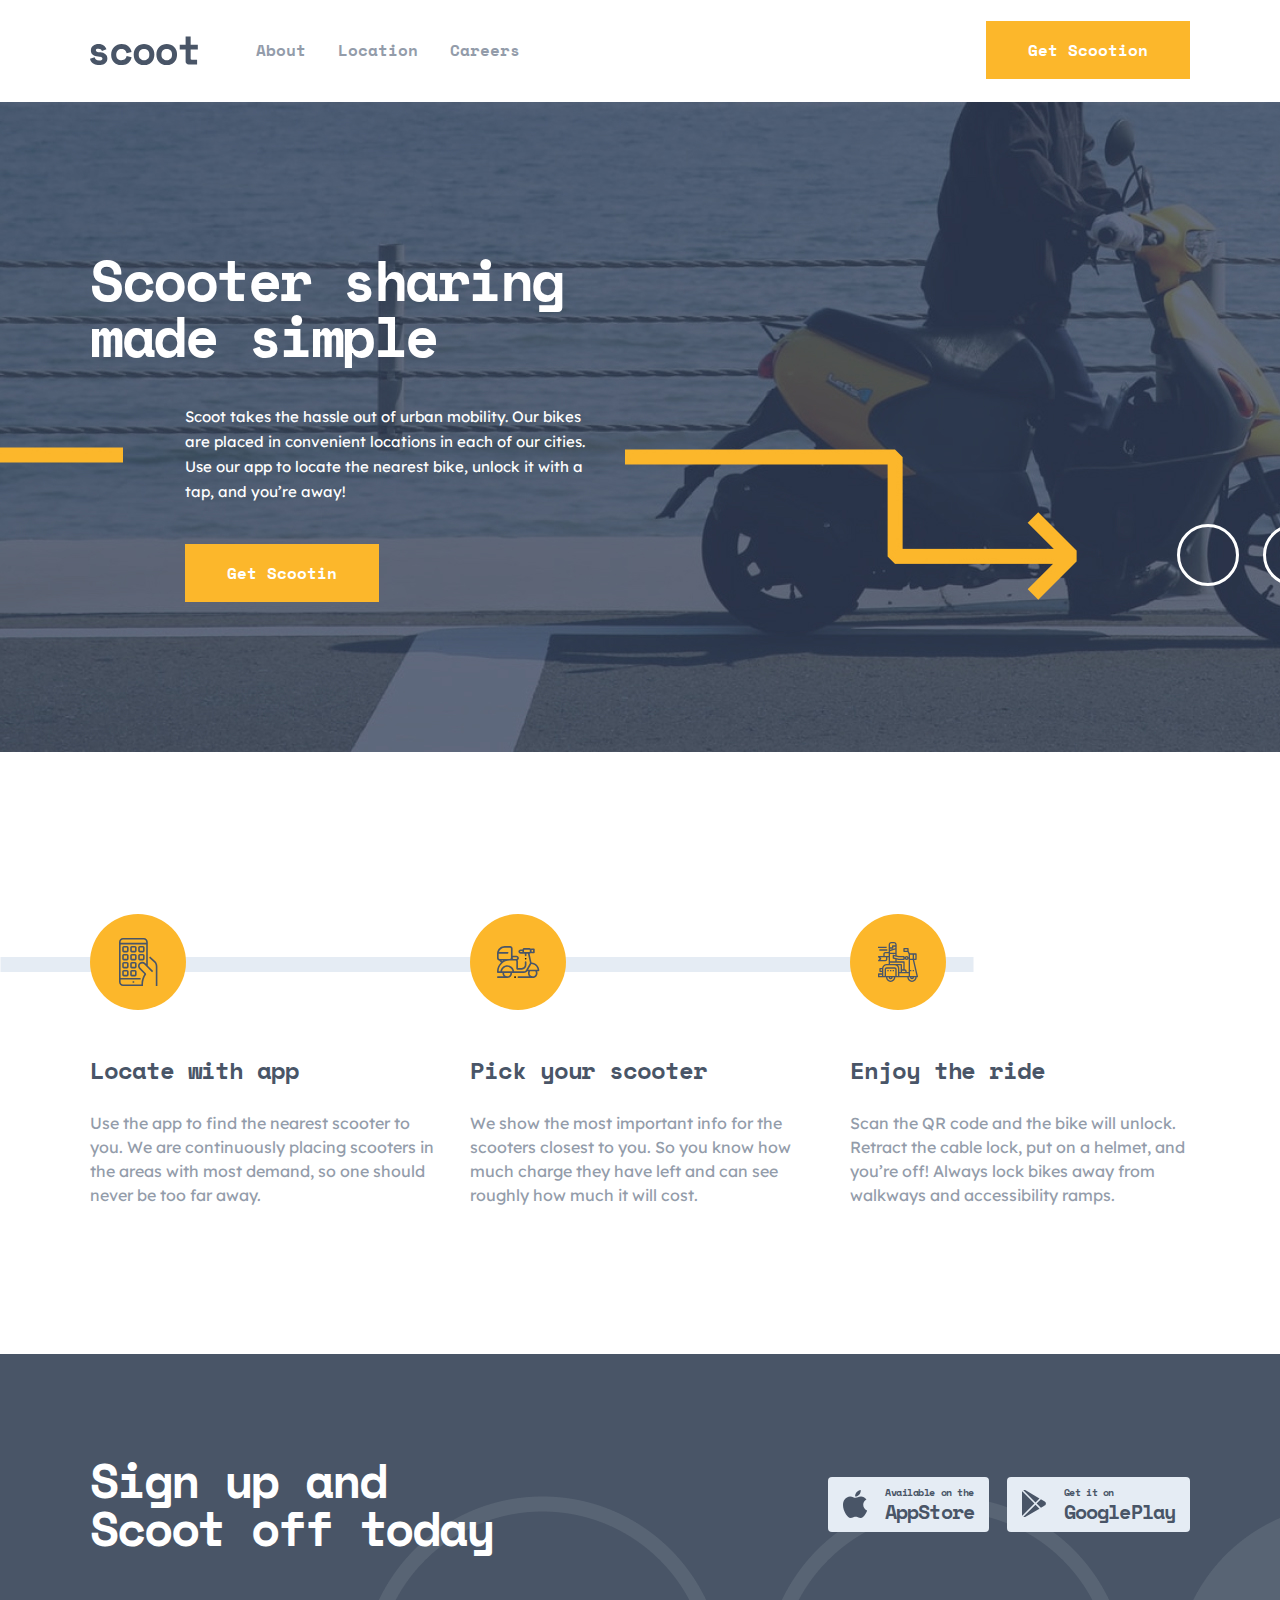
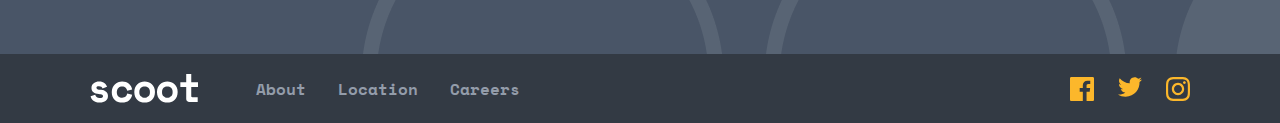
==== commit 9b32c461: "add footer commit" ====
--- a/index.html
+++ b/index.html
@@ -115,7 +115,8 @@
         </div>
       </section>
     </main>
-<footer class="footer">
+    <!-- Footer -->
+    <footer class="footer">
       <div class="container footer__container">
         <a class="logo" href="index.html">
           <svg class="logo__img">
--- a/css/styles.min.css
+++ b/css/styles.min.css
@@ -1,5 +1 @@
-<<<<<<< HEAD
-@font-face{font-display:swap;font-family:"Space Mono";font-style:normal;font-weight:400;src:url("../fonts/space-mono-v13-latin-regular.woff2") format("woff2"),url("../fonts/space-mono-v13-latin-regular.ttf") format("truetype")}@font-face{font-display:swap;font-family:"Space Mono";font-style:normal;font-weight:700;src:url("../fonts/space-mono-v13-latin-700.woff2") format("woff2"),url("../fonts/space-mono-v13-latin-700.ttf") format("truetype")}@font-face{font-display:swap;font-family:"Lexend Deca";font-style:normal;font-weight:400;src:url("../fonts/lexend-deca-v21-latin-regular.woff2") format("woff2"),url("../fonts/lexend-deca-v21-latin-regular.ttf") format("truetype")}html{height:100%;box-sizing:border-box;scroll-behavior:smooth}*,*::before,*::after{box-sizing:inherit;padding:0;margin:0}body{height:100%;display:flex;flex-direction:column;font-family:"Lexend Deca","Arial",sans-serif;font-size:16px;line-height:24px;background-color:#fff;color:#222}img{max-width:100%;height:auto}svg{width:auto;height:auto}.visually-hidden{position:absolute;width:1px;height:1px;margin:-1px;border:0;padding:0;clip:rect(0 0 0 0);overflow:hidden}.container{width:100%;max-width:1200px;padding-left:50px;padding-right:50px;margin-left:auto;margin-right:auto}.main-content{flex:1}.skip-link{position:absolute;width:1px;height:1px;left:-200%}.skip-link:focus{left:0;width:auto;height:auto;background-color:#fcb72b}.btn{border:3px solid rgba(0,0,0,0);font-family:"Space Mono","Arial",monospace;font-weight:700;text-decoration:none;text-transform:capitalize;margin-left:auto;padding:14px 39px;background-color:#fcb72b;color:#fff;transition:all .3s ease}.header{padding:21px 0}.header .header__container{display:flex;align-items:center}.header .header__link:hover{background-color:rgba(0,0,0,0);border:3px solid #fcb72b;color:#fcb72b}.logo{width:108px;height:29px;margin-right:58px}.logo .logo__img{width:108px;height:29px}.nav{display:flex;align-items:center}.nav .nav__list{display:flex;justify-content:center;align-items:center;list-style-type:none}.nav .nav__item{margin-right:32px}.nav .nav__link{font-family:"Space Mono","Arial",monospace;font-weight:700;text-transform:capitalize;text-decoration:none;color:#939caa;transition:all .3s ease}.nav .nav__link:hover{color:#fcb72b;cursor:pointer}.sign-up{width:100%;padding:102px 0;margin:auto 0 0 0;background-color:#495567;background-image:url("../img/sign-up.png");background-position:right calc(50% - 220px) bottom;background-repeat:no-repeat}@media only screen and (-webkit-min-device-pixel-ratio: 2),only screen and (min-device-pixel-ratio: 2),only screen and (min-resolution: 192dpi),only screen and (min-resolution: 2dppx){.sign-up .sign-up{background-image:url("../img/sign-up@2x.png");background-position:right bottom}}.sign-up .sign-up__container{display:flex;align-items:center;justify-content:space-between}.sign-up__title{width:415px;font-size:48px;font-family:"Space Mono","Arial",monospace;font-weight:700;letter-spacing:-2.143px;line-height:48px;color:#fff}.sign-up__link-wrapper{display:flex;margin-left:auto;gap:18px}.sign-up__link{display:flex;align-items:center;padding:8px 15px;background-color:#e5ecf4;text-decoration:none;border-radius:4px}.sign-up__link>span{color:#495567;display:flex;flex-direction:column}.sign-up__link-icon{width:24px;height:28px;margin-right:18px}.sign-up__link-text{text-align:start;font-size:10px;font-weight:700;font-family:"Space Mono","Arial",monospace;line-height:normal;letter-spacing:-0.446px}.large{font-size:20px;letter-spacing:-0.893px;line-height:24px}html{height:100%;box-sizing:border-box;scroll-behavior:smooth}*,*::before,*::after{box-sizing:inherit;padding:0;margin:0}body{display:flex;flex-direction:column;height:100%;font-family:"Lexend Deca","Arial",sans-serif;font-size:16px;line-height:1.5;background-color:#fff;color:#222}img{max-width:100%;height:auto}svg{width:auto;height:auto}.visually-hidden{position:absolute;width:1px;height:1px;margin:-1px;border:0;padding:0;clip:rect(0 0 0 0);overflow:hidden}.container{width:100%;max-width:1200px;padding-left:50px;padding-right:50px;margin-left:auto;margin-right:auto}.main-content{flex-grow:1}.skip-link{position:absolute;width:1px;height:1px;left:-200%}.skip-link:focus{width:auto;height:auto;left:0;background-color:#fcb72b}.header{padding:21px 0}.header .header__container{display:flex;align-items:center}.header .header__link:hover{background-color:rgba(0,0,0,0);border:3px solid #fcb72b;color:#fcb72b}.logo{width:108px;height:29px;margin-right:58px}.logo .logo__img{width:108px;height:29px}.nav{display:flex;align-items:center}.nav .nav__list{display:flex;justify-content:center;align-items:center;list-style-type:none}.nav .nav__item{margin-right:32px}.nav .nav__link{font-family:"Space Mono","Arial",monospace;font-weight:700;text-transform:capitalize;text-decoration:none;color:#939caa;transition:all .3s ease}.nav .nav__link:hover{color:#fcb72b;cursor:pointer}.ab-intro{background-image:url("../img/ab-intro-bg.png"),url("../img/ab-intro.png");width:100%;background-position-x:0px 0px 200px;background-repeat:no-repeat;background-position:center;padding:72px 0px;background-size:cover;opacity:1;background-color:#2f3b59}.ab-intro--title{color:#fff;font-family:"Space Mono";font-size:56px;font-style:normal;font-weight:700;line-height:56px;letter-spacing:-2.5px;display:flex;align-items:center}.ab-intro-img{display:inline-block;position:absolute;margin-top:-56px;margin-left:1106.5px}.ab-us{background-position-x:20px;background-position-y:20px;margin-top:245px;overflow:hidden}.ab-us-title{color:#495567;font-family:"Space Mono";font-size:48px;font-style:normal;font-weight:700;line-height:48px;letter-spacing:-2.143px;width:445px;margin-bottom:24px}.ab-us-info{color:#939caa;font-family:"Lexend Deca";font-size:15px;font-style:normal;font-weight:400;line-height:25px;width:445px;display:flex}.us-img-woman{border-radius:50%;position:absolute;margin-top:-325px;margin-left:705px}.ab-yellow-img{position:absolute;margin-left:568.5px;margin-top:-59px}.ab-wom-shadow{margin-left:1208.5px;margin-top:-333px;position:absolute}.ab-cityshadow-img{position:absolute;margin-top:245px;margin-left:-210px}.ab-city-yellow{position:absolute;margin-left:-210px;margin-top:245px}.ab-city-img{border-radius:445px;background:#e5ecf4;margin-top:243px;margin-left:-40px}.ab-us-title2{color:#495567;font-family:"Space Mono";font-size:48px;font-style:normal;font-weight:700;line-height:48px;letter-spacing:-2.143px;width:445px;margin-bottom:24px}.ab-us-info2{color:#939caa;font-family:"Lexend Deca";font-size:15px;font-style:normal;font-weight:400;line-height:25px;width:445px}.ab-us-city{position:absolute;display:inline-block;margin-top:340px;margin-left:300px}.value-box1{display:inline-block;text-align:center}.value-sec--title{color:#495567;text-align:center;font-family:"Space Mono";font-size:48px;font-style:normal;font-weight:700;line-height:48px;letter-spacing:-2.143px;margin-top:90px}.value-img1{border-radius:50%;margin-top:90px}.value-number{position:absolute;margin-left:-168px;margin-top:271px}.value-info-title{margin-top:64px;color:#495567;font-family:"Space Mono";font-size:24px;font-style:normal;font-weight:700;line-height:28px;letter-spacing:-1.071px}.value-info{color:#939caa;text-align:center;font-family:"Lexend Deca";font-size:15px;font-style:normal;font-weight:400;line-height:25px;width:350px;margin-top:27px}.value-box2{display:inline-block;text-align:center;margin-left:20.5px}.value-box3{display:inline-block;text-align:center;margin-left:20.5px}.faqs-sec-title{color:#495567;text-align:center;font-family:"Space Mono";font-size:48px;font-style:normal;font-weight:700;line-height:48px;letter-spacing:-2.143px;margin-top:120px}.faqs-ques-one{color:#495567;font-family:"Space Mono";font-size:40px;font-style:normal;font-weight:700;line-height:48px;letter-spacing:-1.786px;margin-top:96px;display:inline-block}.faqs-box1{background-color:#f2f5f9;background-image:url("../img/ab-arrow-top.svg");background-repeat:no-repeat;background-position-x:685px;background-position-y:42px;padding-top:32px;padding-bottom:32px;padding-left:40px;width:730px}.faqs-box1--title{color:#495567;font-family:"Space Mono";font-size:24px;font-style:normal;font-weight:700;line-height:28px;letter-spacing:-1.071px}.faqs-box1--info{color:#495567;font-family:"Lexend Deca";font-size:15px;font-style:normal;font-weight:400;line-height:25px;margin-top:24px;width:650px}.faqs-box2{background-color:#fff4df;background-image:url("../img/ab-arrow-bottom.svg"),url("../img/ab-cursor.svg");background-repeat:no-repeat;background-position-x:685px,274px;background-position-y:42px,70px;margin-top:16px;padding-top:32px;padding-bottom:32px;padding-left:40px;width:730px}.faqs-box2-title{color:#495567;font-family:"Space Mono";font-size:24px;font-style:normal;font-weight:700;line-height:28px;letter-spacing:-1.071px;display:flex;align-items:center}.faqs-box3{background-color:#f2f5f9;background-image:url("../img/ab-arrow-bottom.svg");background-repeat:no-repeat;background-position-x:685px;background-position-y:42px;margin-top:16px;padding-top:32px;padding-bottom:32px;padding-left:40px;width:730px}.faqs-box3-title{color:#495567;font-family:"Space Mono";font-size:24px;font-style:normal;font-weight:700;line-height:28px;letter-spacing:-1.071px}.ques-box-one{display:inline-block;position:absolute;margin-left:98px;margin-top:107px}.faqs-ques-sec{color:#495567;font-family:"Space Mono";font-size:40px;font-style:normal;font-weight:700;line-height:48px;letter-spacing:-1.786px;margin-top:425px}.ques-sec-box1{background-image:url("../img/ab-arrow-top.svg");background-repeat:no-repeat;background-position-x:685px;background-position-y:42px;background-color:#f2f5f9;padding-top:32px;padding-bottom:32px;padding-left:40px;width:730px}.sec-box1-title{color:#495567;font-family:"Space Mono";font-size:24px;font-style:normal;font-weight:700;line-height:28px;letter-spacing:-1.071px;margin-bottom:24px}.ques-sec-box2{background-image:url("../img/ab-arrow-bottom.svg");background-repeat:no-repeat;background-position-x:685px;background-position-y:42px;background-color:#f2f5f9;padding-top:32px;padding-bottom:32px;padding-left:40px;width:730px;margin-top:16px}.sec-box2-title{color:#495567;font-family:"Space Mono";font-size:24px;font-style:normal;font-weight:700;line-height:28px;letter-spacing:-1.071px}.ques-sec-box3{background-image:url("../img/ab-arrow-bottom.svg");background-repeat:no-repeat;background-position-x:685px;background-position-y:42px;background-color:#f2f5f9;padding-top:32px;padding-bottom:32px;padding-left:40px;width:730px;margin-top:16px}.sec-box3-title{color:#495567;font-family:"Space Mono";font-size:24px;font-style:normal;font-weight:700;line-height:28px;letter-spacing:-1.071px}.ques-box-second{display:inline-block;position:absolute;margin-left:370px;margin-top:-42px}/*# sourceMappingURL=styles.min.css.map */
-=======
-@font-face{font-display:swap;font-family:"Space Mono";font-style:normal;font-weight:400;src:url("../fonts/space-mono-v13-latin-regular.woff2") format("woff2"),url("../fonts/space-mono-v13-latin-regular.ttf") format("truetype")}@font-face{font-display:swap;font-family:"Space Mono";font-style:normal;font-weight:700;src:url("../fonts/space-mono-v13-latin-700.woff2") format("woff2"),url("../fonts/space-mono-v13-latin-700.ttf") format("truetype")}@font-face{font-display:swap;font-family:"Lexend Deca";font-style:normal;font-weight:400;src:url("../fonts/lexend-deca-v21-latin-regular.woff2") format("woff2"),url("../fonts/lexend-deca-v21-latin-regular.ttf") format("truetype")}html{height:100%;box-sizing:border-box;scroll-behavior:smooth}*,*::before,*::after{box-sizing:inherit;padding:0;margin:0}body{height:100%;display:flex;flex-direction:column;font-family:"Lexend Deca","Arial",sans-serif;font-size:15px;line-height:24px;background-color:#fff;color:#222}img{max-width:100%;height:auto}svg{width:auto;height:auto}.visually-hidden{position:absolute;width:1px;height:1px;margin:-1px;border:0;padding:0;clip:rect(0 0 0 0);overflow:hidden}.container{width:100%;max-width:1200px;padding-left:50px;padding-right:50px;margin-left:auto;margin-right:auto}.main-content{flex:1}.skip-link{position:absolute;width:1px;height:1px;left:-200%}.skip-link:focus{left:0;width:auto;height:auto;background-color:#fcb72b}.btn{border:3px solid rgba(0,0,0,0);font-family:"Space Mono","Arial",monospace;font-weight:700;text-decoration:none;text-transform:capitalize;margin-left:auto;padding:14px 39px;background-color:#fcb72b;color:#fff;transition:all .3s ease}.btn:hover{background-color:rgba(0,0,0,0);border:3px solid #fcb72b;color:#fcb72b}.header{padding:21px 0}.header .header__container{display:flex;align-items:center}.logo{width:108px;height:29px;margin-right:58px}.logo .logo__img{width:108px;height:29px}.nav{display:flex;align-items:center}.nav .nav__list{display:flex;justify-content:center;align-items:center;list-style-type:none}.nav .nav__item{margin-right:32px}.nav .nav__link{font-family:"Space Mono","Arial",monospace;font-weight:700;text-transform:capitalize;text-decoration:none;color:#939caa;transition:all .3s ease}.nav .nav__link:hover{color:#fcb72b;cursor:pointer}.intro{padding:152px 0;background-image:url("../img/svg/intro-circle-bg.svg"),url("../img/intro-bg.jpg");background-position:right calc(50% - 630px) bottom calc(50% - 128px),center;background-repeat:no-repeat}.intro .intro__content .intro__title{width:500px;margin-bottom:40px;font-size:56px;font-family:"Space Mono","Arial",monospace;font-weight:700;line-height:56px;letter-spacing:-2.5px;color:#fff}.intro .intro__content .intro__text{width:405px;margin-left:95px;margin-bottom:40px;font-size:15px;font-weight:400;line-height:25px;color:#fff}.intro .intro__content .intro__btn{display:inline-block;margin-left:95px}.app-info{width:100%;padding:160px 0 147px 0;background-image:url("../img/svg/line.svg");background-repeat:no-repeat;background-position:left top calc(50% - 90px)}.app-info__list{display:flex;list-style-type:none;gap:30px}.app-info__img{width:96px;height:96px;margin-bottom:40px}.app-info__title{color:#495567;font-family:"Space Mono";font-size:24px;font-weight:700;line-height:28px;letter-spacing:-1.071px;margin-bottom:27px}.app-info__text{width:350px;color:#939caa}.sign-up{width:100%;padding:102px 0;margin:auto 0 0 0;background-color:#495567;background-image:url("../img/sign-up.png");background-position:right calc(50% - 220px) bottom;background-repeat:no-repeat}@media only screen and (-webkit-min-device-pixel-ratio: 2),only screen and (min-device-pixel-ratio: 2),only screen and (min-resolution: 192dpi),only screen and (min-resolution: 2dppx){.sign-up .sign-up{background-image:url("../img/sign-up@2x.png");background-position:right bottom}}.sign-up .sign-up__container{display:flex;align-items:center;justify-content:space-between}.sign-up__title{width:415px;font-size:48px;font-family:"Space Mono","Arial",monospace;font-weight:700;letter-spacing:-2.143px;line-height:48px;color:#fff}.sign-up__link-wrapper{display:flex;margin-left:auto;gap:18px}.sign-up__link{display:flex;align-items:center;padding:8px 15px;background-color:#e5ecf4;text-decoration:none;border-radius:4px}.sign-up__link>span{color:#495567;display:flex;flex-direction:column}.sign-up__link-icon{width:24px;height:28px;margin-right:18px}.sign-up__link-text{text-align:start;font-size:10px;font-weight:700;font-family:"Space Mono","Arial",monospace;line-height:normal;letter-spacing:-0.446px}.large{font-size:20px;letter-spacing:-0.893px;line-height:24px}.footer{width:100%;padding:20px;margin-top:auto;background-color:#333a44}.footer .footer__container{display:flex;align-items:center}.social__list{display:flex;align-items:center;justify-content:center;list-style-type:none;gap:24px;margin-left:auto}.social__link{display:flex;align-items:center}.social__icon{width:24px;height:24px;fill:#fcb72b;transition:all .3s ease}.social__icon:hover{fill:#fff}/*# sourceMappingURL=styles.min.css.map */
->>>>>>> 3702837ca69f4f628f5a26376fa7ce3304b1fa33
+@font-face{font-display:swap;font-family:"Space Mono";font-style:normal;font-weight:400;src:url("../fonts/space-mono-v13-latin-regular.woff2") format("woff2"),url("../fonts/space-mono-v13-latin-regular.ttf") format("truetype")}@font-face{font-display:swap;font-family:"Space Mono";font-style:normal;font-weight:700;src:url("../fonts/space-mono-v13-latin-700.woff2") format("woff2"),url("../fonts/space-mono-v13-latin-700.ttf") format("truetype")}@font-face{font-display:swap;font-family:"Lexend Deca";font-style:normal;font-weight:400;src:url("../fonts/lexend-deca-v21-latin-regular.woff2") format("woff2"),url("../fonts/lexend-deca-v21-latin-regular.ttf") format("truetype")}html{height:100%;box-sizing:border-box;scroll-behavior:smooth}*,*::before,*::after{box-sizing:inherit;padding:0;margin:0}body{height:100%;display:flex;flex-direction:column;font-family:"Lexend Deca","Arial",sans-serif;font-size:15px;line-height:24px;background-color:#fff;color:#222}img{max-width:100%;height:auto}svg{width:auto;height:auto}.visually-hidden{position:absolute;width:1px;height:1px;margin:-1px;border:0;padding:0;clip:rect(0 0 0 0);overflow:hidden}.container{width:100%;max-width:1200px;padding-left:50px;padding-right:50px;margin-left:auto;margin-right:auto}.main-content{flex:1}.skip-link{position:absolute;width:1px;height:1px;left:-200%}.skip-link:focus{left:0;width:auto;height:auto;background-color:#fcb72b}.btn{border:3px solid rgba(0,0,0,0);font-family:"Space Mono","Arial",monospace;font-weight:700;text-decoration:none;text-transform:capitalize;margin-left:auto;padding:14px 39px;background-color:#fcb72b;color:#fff;transition:all .3s ease}.btn:hover{background-color:rgba(0,0,0,0);border:3px solid #fcb72b;color:#fcb72b}.header{padding:21px 0}.header .header__container{display:flex;align-items:center}.logo{width:108px;height:29px;margin-right:58px}.logo .logo__img{width:108px;height:29px}.nav{display:flex;align-items:center}.nav .nav__list{display:flex;justify-content:center;align-items:center;list-style-type:none}.nav .nav__item{margin-right:32px}.nav .nav__link{font-family:"Space Mono","Arial",monospace;font-weight:700;text-transform:capitalize;text-decoration:none;color:#939caa;transition:all .3s ease}.nav .nav__link:hover{color:#fcb72b;cursor:pointer}.intro{padding:152px 0;background-image:url("../img/svg/intro-circle-bg.svg"),url("../img/intro-bg.jpg");background-position:right calc(50% - 630px) bottom calc(50% - 128px),center;background-repeat:no-repeat}.intro .intro__content .intro__title{width:500px;margin-bottom:40px;font-size:56px;font-family:"Space Mono","Arial",monospace;font-weight:700;line-height:56px;letter-spacing:-2.5px;color:#fff}.intro .intro__content .intro__text{width:405px;margin-left:95px;margin-bottom:40px;font-size:15px;font-weight:400;line-height:25px;color:#fff}.intro .intro__content .intro__btn{display:inline-block;margin-left:95px}.app-info{width:100%;padding:160px 0 147px 0;background-image:url("../img/svg/line.svg");background-repeat:no-repeat;background-position:left top calc(50% - 90px)}.app-info__list{display:flex;list-style-type:none;gap:30px}.app-info__img{width:96px;height:96px;margin-bottom:40px}.app-info__title{color:#495567;font-family:"Space Mono";font-size:24px;font-weight:700;line-height:28px;letter-spacing:-1.071px;margin-bottom:27px}.app-info__text{width:350px;color:#939caa}.sign-up{width:100%;padding:102px 0;margin:auto 0 0 0;background-color:#495567;background-image:url("../img/sign-up.png");background-position:right calc(50% - 220px) bottom;background-repeat:no-repeat}@media only screen and (-webkit-min-device-pixel-ratio: 2),only screen and (min-device-pixel-ratio: 2),only screen and (min-resolution: 192dpi),only screen and (min-resolution: 2dppx){.sign-up .sign-up{background-image:url("../img/sign-up@2x.png");background-position:right bottom}}.sign-up .sign-up__container{display:flex;align-items:center;justify-content:space-between}.sign-up__title{width:415px;font-size:48px;font-family:"Space Mono","Arial",monospace;font-weight:700;letter-spacing:-2.143px;line-height:48px;color:#fff}.sign-up__link-wrapper{display:flex;margin-left:auto;gap:18px}.sign-up__link{display:flex;align-items:center;padding:8px 15px;background-color:#e5ecf4;text-decoration:none;border-radius:4px}.sign-up__link>span{color:#495567;display:flex;flex-direction:column}.sign-up__link-icon{width:24px;height:28px;margin-right:18px}.sign-up__link-text{text-align:start;font-size:10px;font-weight:700;font-family:"Space Mono","Arial",monospace;line-height:normal;letter-spacing:-0.446px}.large{font-size:20px;letter-spacing:-0.893px;line-height:24px}.footer{width:100%;padding:20px;margin-top:auto;background-color:#333a44}.footer .footer__container{display:flex;align-items:center}.social__list{display:flex;align-items:center;justify-content:center;list-style-type:none;gap:24px;margin-left:auto}.social__link{display:flex;align-items:center}.social__icon{width:24px;height:24px;fill:#fcb72b;transition:all .3s ease}.social__icon:hover{fill:#fff}html{height:100%;box-sizing:border-box;scroll-behavior:smooth}*,*::before,*::after{box-sizing:inherit;padding:0;margin:0}body{display:flex;flex-direction:column;height:100%;font-family:"Lexend Deca","Arial",sans-serif;font-size:16px;line-height:1.5;background-color:#fff;color:#222}img{max-width:100%;height:auto}svg{width:auto;height:auto}.visually-hidden{position:absolute;width:1px;height:1px;margin:-1px;border:0;padding:0;clip:rect(0 0 0 0);overflow:hidden}.container{width:100%;max-width:1200px;padding-left:50px;padding-right:50px;margin-left:auto;margin-right:auto}.main-content{flex-grow:1}.skip-link{position:absolute;width:1px;height:1px;left:-200%}.skip-link:focus{width:auto;height:auto;left:0;background-color:#fcb72b}.header{padding:21px 0}.header .header__container{display:flex;align-items:center}.header .header__link:hover{background-color:rgba(0,0,0,0);border:3px solid #fcb72b;color:#fcb72b}.logo{width:108px;height:29px;margin-right:58px}.logo .logo__img{width:108px;height:29px}.nav{display:flex;align-items:center}.nav .nav__list{display:flex;justify-content:center;align-items:center;list-style-type:none}.nav .nav__item{margin-right:32px}.nav .nav__link{font-family:"Space Mono","Arial",monospace;font-weight:700;text-transform:capitalize;text-decoration:none;color:#939caa;transition:all .3s ease}.nav .nav__link:hover{color:#fcb72b;cursor:pointer}.ab-intro{background-image:url("../img/ab-intro-bg.png"),url("../img/ab-intro.png");width:100%;background-position-x:0px 0px 200px;background-repeat:no-repeat;background-position:center;padding:72px 0px;background-size:cover;opacity:1;background-color:#2f3b59}.ab-intro--title{color:#fff;font-family:"Space Mono";font-size:56px;font-style:normal;font-weight:700;line-height:56px;letter-spacing:-2.5px;display:flex;align-items:center}.ab-intro-img{display:inline-block;position:absolute;margin-top:-56px;margin-left:1106.5px}.ab-us{background-position-x:20px;background-position-y:20px;margin-top:245px;overflow:hidden}.ab-us-title{color:#495567;font-family:"Space Mono";font-size:48px;font-style:normal;font-weight:700;line-height:48px;letter-spacing:-2.143px;width:445px;margin-bottom:24px}.ab-us-info{color:#939caa;font-family:"Lexend Deca";font-size:15px;font-style:normal;font-weight:400;line-height:25px;width:445px;display:flex}.us-img-woman{border-radius:50%;position:absolute;margin-top:-325px;margin-left:705px}.ab-yellow-img{position:absolute;margin-left:568.5px;margin-top:-59px}.ab-wom-shadow{margin-left:1208.5px;margin-top:-333px;position:absolute}.ab-cityshadow-img{position:absolute;margin-top:245px;margin-left:-210px}.ab-city-yellow{position:absolute;margin-left:-210px;margin-top:245px}.ab-city-img{border-radius:445px;background:#e5ecf4;margin-top:243px;margin-left:-40px}.ab-us-title2{color:#495567;font-family:"Space Mono";font-size:48px;font-style:normal;font-weight:700;line-height:48px;letter-spacing:-2.143px;width:445px;margin-bottom:24px}.ab-us-info2{color:#939caa;font-family:"Lexend Deca";font-size:15px;font-style:normal;font-weight:400;line-height:25px;width:445px}.ab-us-city{position:absolute;display:inline-block;margin-top:340px;margin-left:300px}.value-box1{display:inline-block;text-align:center}.value-sec--title{color:#495567;text-align:center;font-family:"Space Mono";font-size:48px;font-style:normal;font-weight:700;line-height:48px;letter-spacing:-2.143px;margin-top:90px}.value-img1{border-radius:50%;margin-top:90px}.value-number{position:absolute;margin-left:-168px;margin-top:271px}.value-info-title{margin-top:64px;color:#495567;font-family:"Space Mono";font-size:24px;font-style:normal;font-weight:700;line-height:28px;letter-spacing:-1.071px}.value-info{color:#939caa;text-align:center;font-family:"Lexend Deca";font-size:15px;font-style:normal;font-weight:400;line-height:25px;width:350px;margin-top:27px}.value-box2{display:inline-block;text-align:center;margin-left:20.5px}.value-box3{display:inline-block;text-align:center;margin-left:20.5px}.faqs-sec-title{color:#495567;text-align:center;font-family:"Space Mono";font-size:48px;font-style:normal;font-weight:700;line-height:48px;letter-spacing:-2.143px;margin-top:120px}.faqs-ques-one{color:#495567;font-family:"Space Mono";font-size:40px;font-style:normal;font-weight:700;line-height:48px;letter-spacing:-1.786px;margin-top:96px;display:inline-block}.faqs-box1{background-color:#f2f5f9;background-image:url("../img/ab-arrow-top.svg");background-repeat:no-repeat;background-position-x:685px;background-position-y:42px;padding-top:32px;padding-bottom:32px;padding-left:40px;width:730px}.faqs-box1--title{color:#495567;font-family:"Space Mono";font-size:24px;font-style:normal;font-weight:700;line-height:28px;letter-spacing:-1.071px}.faqs-box1--info{color:#495567;font-family:"Lexend Deca";font-size:15px;font-style:normal;font-weight:400;line-height:25px;margin-top:24px;width:650px}.faqs-box2{background-color:#fff4df;background-image:url("../img/ab-arrow-bottom.svg"),url("../img/ab-cursor.svg");background-repeat:no-repeat;background-position-x:685px,274px;background-position-y:42px,70px;margin-top:16px;padding-top:32px;padding-bottom:32px;padding-left:40px;width:730px}.faqs-box2-title{color:#495567;font-family:"Space Mono";font-size:24px;font-style:normal;font-weight:700;line-height:28px;letter-spacing:-1.071px;display:flex;align-items:center}.faqs-box3{background-color:#f2f5f9;background-image:url("../img/ab-arrow-bottom.svg");background-repeat:no-repeat;background-position-x:685px;background-position-y:42px;margin-top:16px;padding-top:32px;padding-bottom:32px;padding-left:40px;width:730px}.faqs-box3-title{color:#495567;font-family:"Space Mono";font-size:24px;font-style:normal;font-weight:700;line-height:28px;letter-spacing:-1.071px}.ques-box-one{display:inline-block;position:absolute;margin-left:98px;margin-top:107px}.faqs-ques-sec{color:#495567;font-family:"Space Mono";font-size:40px;font-style:normal;font-weight:700;line-height:48px;letter-spacing:-1.786px;margin-top:425px}.ques-sec-box1{background-image:url("../img/ab-arrow-top.svg");background-repeat:no-repeat;background-position-x:685px;background-position-y:42px;background-color:#f2f5f9;padding-top:32px;padding-bottom:32px;padding-left:40px;width:730px}.sec-box1-title{color:#495567;font-family:"Space Mono";font-size:24px;font-style:normal;font-weight:700;line-height:28px;letter-spacing:-1.071px;margin-bottom:24px}.ques-sec-box2{background-image:url("../img/ab-arrow-bottom.svg");background-repeat:no-repeat;background-position-x:685px;background-position-y:42px;background-color:#f2f5f9;padding-top:32px;padding-bottom:32px;padding-left:40px;width:730px;margin-top:16px}.sec-box2-title{color:#495567;font-family:"Space Mono";font-size:24px;font-style:normal;font-weight:700;line-height:28px;letter-spacing:-1.071px}.ques-sec-box3{background-image:url("../img/ab-arrow-bottom.svg");background-repeat:no-repeat;background-position-x:685px;background-position-y:42px;background-color:#f2f5f9;padding-top:32px;padding-bottom:32px;padding-left:40px;width:730px;margin-top:16px}.sec-box3-title{color:#495567;font-family:"Space Mono";font-size:24px;font-style:normal;font-weight:700;line-height:28px;letter-spacing:-1.071px}.ques-box-second{display:inline-block;margin-left:370px;margin-top:-42px;margin-bottom:160px}body .careers{width:1348px;height:200px;flex-shrink:0;background-image:url(../../../img/careers/Bitmap.png);margin-top:30px;display:flex}body .careers-h3{color:#fff;font-family:"Space Mono";font-size:56px;font-style:normal;font-weight:700;line-height:56px;letter-spacing:-2.5px;margin-top:70px;margin-left:165px}body .careers-img{width:234px;height:63px;flex-shrink:0;margin-left:728px;margin-top:65px}body .careers-intro{display:flex;margin-left:165px;gap:95px}body .careers-intro-h3{color:#495567;font-size:48px;line-height:48px;width:305px;letter-spacing:-2.143px;margin-top:266px}body .careers-intro-h3__p{width:445px;color:#939caa;font-size:15px;font-weight:400;line-height:25px;margin-top:24px;margin-bottom:40px}body .careers-intro-h3__p__button{width:180px;height:53px;flex-shrink:0;background:#fcb72b;margin-bottom:266px}body .careers-intro-h3__p__button-img{width:647px;height:398px;flex-shrink:0;margin-top:247px}body .careers-intro-h3__p__button-img__div{margin-left:-15px}body .join{width:1110px;height:608px;flex-shrink:0}body .join .join-h3{width:540px;color:#495567;text-align:center;font-family:"Space Mono";font-size:48px;font-style:normal;font-weight:700;line-height:48px;letter-spacing:-2.143px;text-align:center;margin-left:450px}body .join .join-father{display:flex;gap:30px;margin-left:100px}body .join .join-main{width:350px;height:512px;flex-shrink:0}body .join .join-img{width:350px;height:350px;flex-shrink:0}body .join .join-h4{width:350px;color:#495567;text-align:center;font-family:"Space Mono";font-size:24px;font-style:normal;font-weight:700;line-height:28px;letter-spacing:-1.071px}body .join .join-p{width:350px;color:#939caa;text-align:center;font-family:"Lexend Deca";font-size:15px;font-style:normal;font-weight:400;line-height:25px}/*# sourceMappingURL=styles.min.css.map */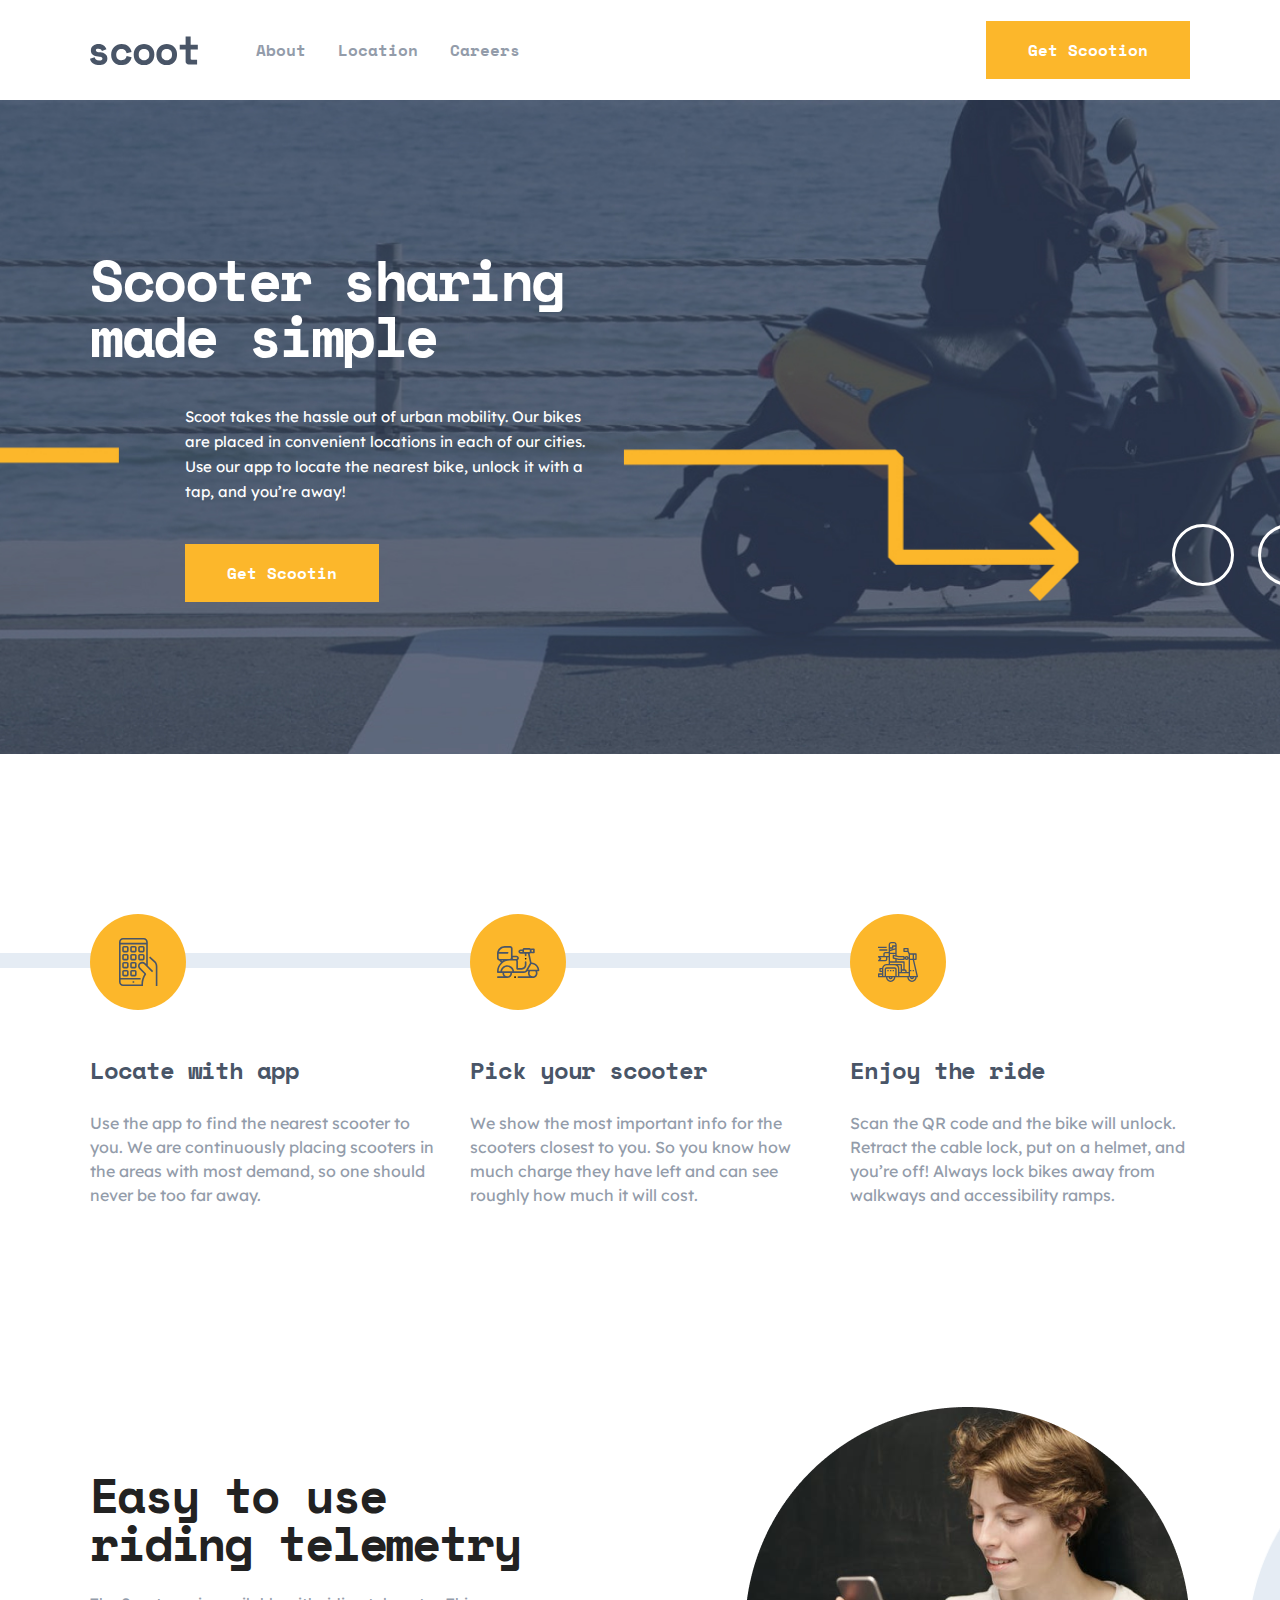
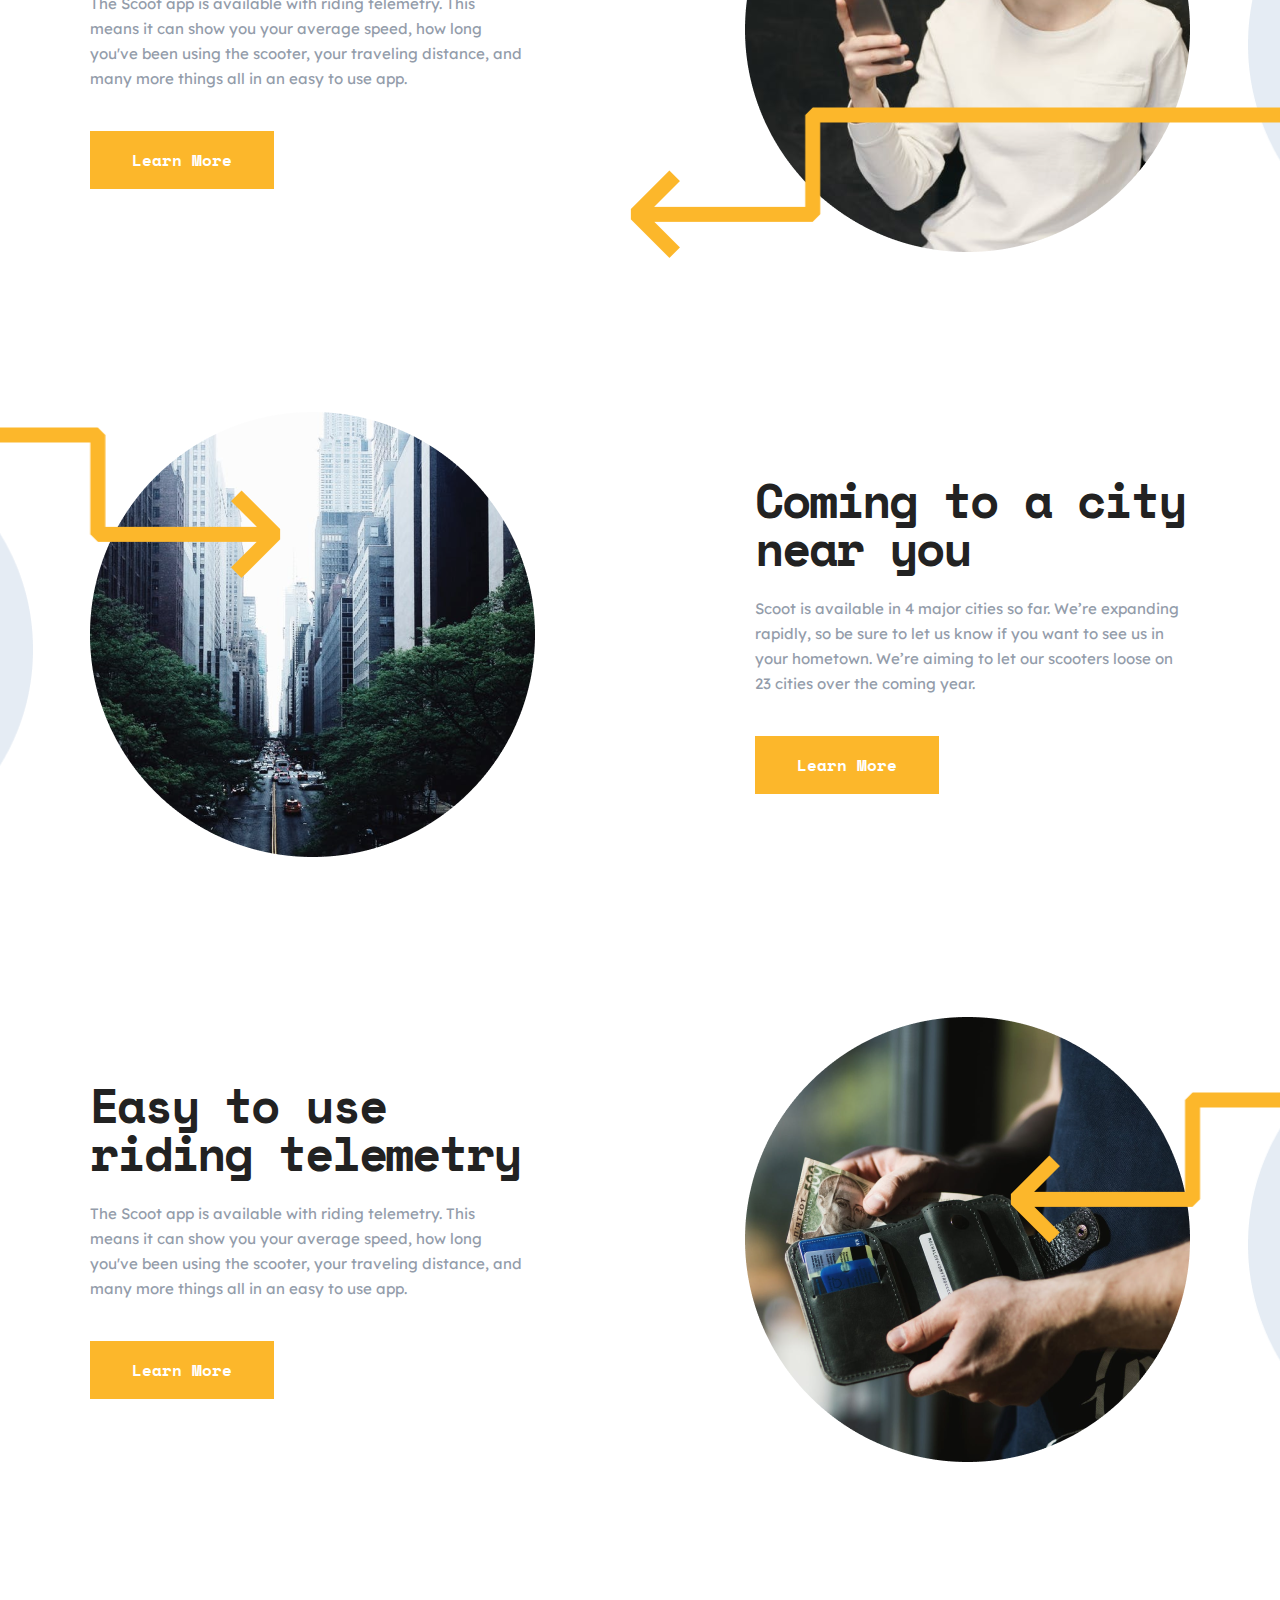
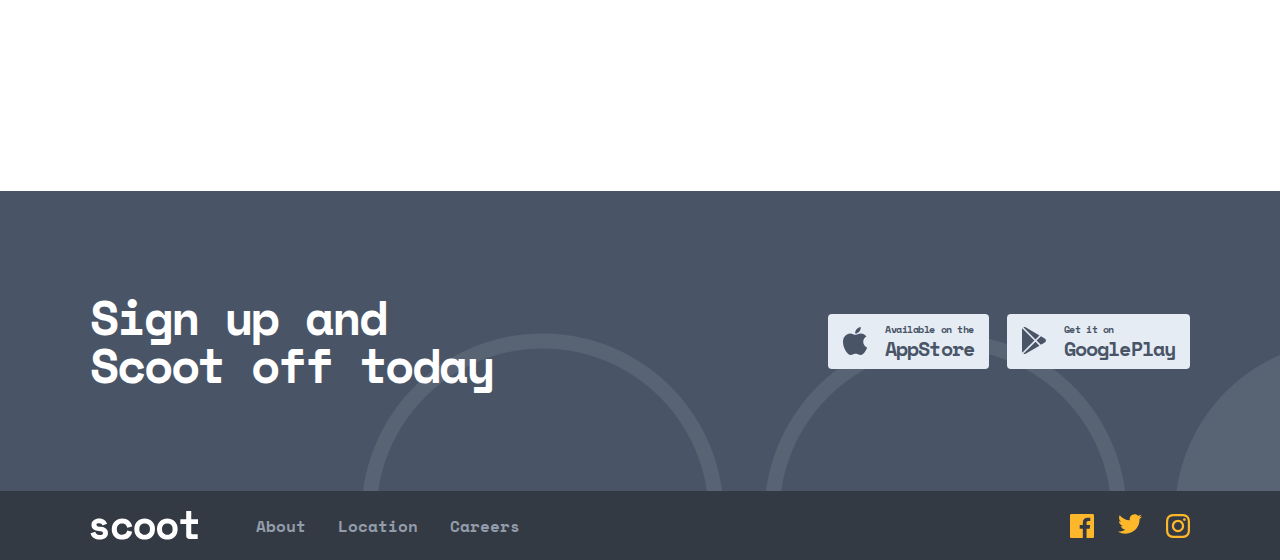
==== commit fdcadbc2: "end comfortable section" ====
--- a/index.html
+++ b/index.html
@@ -37,6 +37,7 @@
     </header>
     <!-- Main -->
     <main id="main">
+      <h2 class="visually-hidden">Intro</h2>
       <section class="intro">
         <div class="container">
           <div class="intro__content">
@@ -50,6 +51,7 @@
         </div>
       </section>
       <!-- App info -->
+      <h2 class="visually-hidden">App-info</h2>
       <section class="app-info">
         <div class="container app-info__container">
           <ul class="app-info__list">
@@ -86,7 +88,69 @@
           </ul>
         </div>
       </section>
+      <!-- Amenities -->
+      <h2 class="visually-hidden">Amenities</h2>
+      <section class="comfortable">
+        <div class="container comfortable__container">
+          <ul class="comfortable__list">
+            <li class="comfortable__item">
+              <span class="comfortable__texts">
+                <h2 class="comfortable__title">Easy to use riding telemetry</h2>
+                <p class="comfortable__text">
+                  The Scoot app is available with riding telemetry. This means it can show you your average speed, how
+                  long you've been using the scooter, your traveling distance, and many more things all in an easy to
+                  use app.
+                </p>
+                <a class="btn display-ib" href="#">Learn More</a>
+              </span>
+              <img
+                class="comfortable__img"
+                src="./img/girl-phone.png"
+                alt="Girl with a phone "
+                srcset="./img/girl-phone.png 1x, ./img/girl-phone@2x.png 2x"
+              />
+            </li>
+
+            <li class="comfortable__item">
+              <img
+                class="comfortable__img"
+                src="./img/street.png"
+                alt="Girl with a phone "
+                srcset="./img/street.png 1x, ./img/street@2x.png 2x"
+              />
+              <span class="comfortable__texts second-child">
+                <h2 class="comfortable__title">Coming to a city near you</h2>
+                <p class="comfortable__text">
+                  Scoot is available in 4 major cities so far. We’re expanding rapidly, so be sure to let us know if you
+                  want to see us in your hometown. We’re aiming to let our scooters loose on 23 cities over the coming
+                  year.
+                </p>
+                <a class="btn display-ib" href="#">Learn More</a>
+              </span>
+            </li>
+
+            <li class="comfortable__item">
+              <span class="comfortable__texts">
+                <h2 class="comfortable__title">Easy to use riding telemetry</h2>
+                <p class="comfortable__text">
+                  The Scoot app is available with riding telemetry. This means it can show you your average speed, how
+                  long you've been using the scooter, your traveling distance, and many more things all in an easy to
+                  use app.
+                </p>
+                <a class="btn display-ib" href="#">Learn More</a>
+              </span>
+              <img
+                class="comfortable__img"
+                src="./img/man-wallet.png"
+                alt="Girl with a phone "
+                srcset="./img/man-wallet.png 1x, ./img/man-wallet@2x.png 2x"
+              />
+            </li>
+          </ul>
+        </div>
+      </section>
       <!-- Sign-Up -->
+      <h2 class="visually-hidden">Sign-Up</h2>
       <section class="sign-up">
         <div class="container sign-up__container">
           <h2 class="sign-up__title">Sign up and Scoot off today</h2>
@@ -116,6 +180,7 @@
       </section>
     </main>
     <!-- Footer -->
+    <h2 class="visually-hidden">Footer</h2>
     <footer class="footer">
       <div class="container footer__container">
         <a class="logo" href="index.html">
--- a/css/styles.min.css
+++ b/css/styles.min.css
@@ -1 +1 @@
-@font-face{font-display:swap;font-family:"Space Mono";font-style:normal;font-weight:400;src:url("../fonts/space-mono-v13-latin-regular.woff2") format("woff2"),url("../fonts/space-mono-v13-latin-regular.ttf") format("truetype")}@font-face{font-display:swap;font-family:"Space Mono";font-style:normal;font-weight:700;src:url("../fonts/space-mono-v13-latin-700.woff2") format("woff2"),url("../fonts/space-mono-v13-latin-700.ttf") format("truetype")}@font-face{font-display:swap;font-family:"Lexend Deca";font-style:normal;font-weight:400;src:url("../fonts/lexend-deca-v21-latin-regular.woff2") format("woff2"),url("../fonts/lexend-deca-v21-latin-regular.ttf") format("truetype")}html{height:100%;box-sizing:border-box;scroll-behavior:smooth}*,*::before,*::after{box-sizing:inherit;padding:0;margin:0}body{height:100%;display:flex;flex-direction:column;font-family:"Lexend Deca","Arial",sans-serif;font-size:15px;line-height:24px;background-color:#fff;color:#222}img{max-width:100%;height:auto}svg{width:auto;height:auto}.visually-hidden{position:absolute;width:1px;height:1px;margin:-1px;border:0;padding:0;clip:rect(0 0 0 0);overflow:hidden}.container{width:100%;max-width:1200px;padding-left:50px;padding-right:50px;margin-left:auto;margin-right:auto}.main-content{flex:1}.skip-link{position:absolute;width:1px;height:1px;left:-200%}.skip-link:focus{left:0;width:auto;height:auto;background-color:#fcb72b}.btn{border:3px solid rgba(0,0,0,0);font-family:"Space Mono","Arial",monospace;font-weight:700;text-decoration:none;text-transform:capitalize;margin-left:auto;padding:14px 39px;background-color:#fcb72b;color:#fff;transition:all .3s ease}.btn:hover{background-color:rgba(0,0,0,0);border:3px solid #fcb72b;color:#fcb72b}.header{padding:21px 0}.header .header__container{display:flex;align-items:center}.logo{width:108px;height:29px;margin-right:58px}.logo .logo__img{width:108px;height:29px}.nav{display:flex;align-items:center}.nav .nav__list{display:flex;justify-content:center;align-items:center;list-style-type:none}.nav .nav__item{margin-right:32px}.nav .nav__link{font-family:"Space Mono","Arial",monospace;font-weight:700;text-transform:capitalize;text-decoration:none;color:#939caa;transition:all .3s ease}.nav .nav__link:hover{color:#fcb72b;cursor:pointer}.intro{padding:152px 0;background-image:url("../img/svg/intro-circle-bg.svg"),url("../img/intro-bg.jpg");background-position:right calc(50% - 630px) bottom calc(50% - 128px),center;background-repeat:no-repeat}.intro .intro__content .intro__title{width:500px;margin-bottom:40px;font-size:56px;font-family:"Space Mono","Arial",monospace;font-weight:700;line-height:56px;letter-spacing:-2.5px;color:#fff}.intro .intro__content .intro__text{width:405px;margin-left:95px;margin-bottom:40px;font-size:15px;font-weight:400;line-height:25px;color:#fff}.intro .intro__content .intro__btn{display:inline-block;margin-left:95px}.app-info{width:100%;padding:160px 0 147px 0;background-image:url("../img/svg/line.svg");background-repeat:no-repeat;background-position:left top calc(50% - 90px)}.app-info__list{display:flex;list-style-type:none;gap:30px}.app-info__img{width:96px;height:96px;margin-bottom:40px}.app-info__title{color:#495567;font-family:"Space Mono";font-size:24px;font-weight:700;line-height:28px;letter-spacing:-1.071px;margin-bottom:27px}.app-info__text{width:350px;color:#939caa}.sign-up{width:100%;padding:102px 0;margin:auto 0 0 0;background-color:#495567;background-image:url("../img/sign-up.png");background-position:right calc(50% - 220px) bottom;background-repeat:no-repeat}@media only screen and (-webkit-min-device-pixel-ratio: 2),only screen and (min-device-pixel-ratio: 2),only screen and (min-resolution: 192dpi),only screen and (min-resolution: 2dppx){.sign-up .sign-up{background-image:url("../img/sign-up@2x.png");background-position:right bottom}}.sign-up .sign-up__container{display:flex;align-items:center;justify-content:space-between}.sign-up__title{width:415px;font-size:48px;font-family:"Space Mono","Arial",monospace;font-weight:700;letter-spacing:-2.143px;line-height:48px;color:#fff}.sign-up__link-wrapper{display:flex;margin-left:auto;gap:18px}.sign-up__link{display:flex;align-items:center;padding:8px 15px;background-color:#e5ecf4;text-decoration:none;border-radius:4px}.sign-up__link>span{color:#495567;display:flex;flex-direction:column}.sign-up__link-icon{width:24px;height:28px;margin-right:18px}.sign-up__link-text{text-align:start;font-size:10px;font-weight:700;font-family:"Space Mono","Arial",monospace;line-height:normal;letter-spacing:-0.446px}.large{font-size:20px;letter-spacing:-0.893px;line-height:24px}.footer{width:100%;padding:20px;margin-top:auto;background-color:#333a44}.footer .footer__container{display:flex;align-items:center}.social__list{display:flex;align-items:center;justify-content:center;list-style-type:none;gap:24px;margin-left:auto}.social__link{display:flex;align-items:center}.social__icon{width:24px;height:24px;fill:#fcb72b;transition:all .3s ease}.social__icon:hover{fill:#fff}html{height:100%;box-sizing:border-box;scroll-behavior:smooth}*,*::before,*::after{box-sizing:inherit;padding:0;margin:0}body{display:flex;flex-direction:column;height:100%;font-family:"Lexend Deca","Arial",sans-serif;font-size:16px;line-height:1.5;background-color:#fff;color:#222}img{max-width:100%;height:auto}svg{width:auto;height:auto}.visually-hidden{position:absolute;width:1px;height:1px;margin:-1px;border:0;padding:0;clip:rect(0 0 0 0);overflow:hidden}.container{width:100%;max-width:1200px;padding-left:50px;padding-right:50px;margin-left:auto;margin-right:auto}.main-content{flex-grow:1}.skip-link{position:absolute;width:1px;height:1px;left:-200%}.skip-link:focus{width:auto;height:auto;left:0;background-color:#fcb72b}.header{padding:21px 0}.header .header__container{display:flex;align-items:center}.header .header__link:hover{background-color:rgba(0,0,0,0);border:3px solid #fcb72b;color:#fcb72b}.logo{width:108px;height:29px;margin-right:58px}.logo .logo__img{width:108px;height:29px}.nav{display:flex;align-items:center}.nav .nav__list{display:flex;justify-content:center;align-items:center;list-style-type:none}.nav .nav__item{margin-right:32px}.nav .nav__link{font-family:"Space Mono","Arial",monospace;font-weight:700;text-transform:capitalize;text-decoration:none;color:#939caa;transition:all .3s ease}.nav .nav__link:hover{color:#fcb72b;cursor:pointer}.ab-intro{background-image:url("../img/ab-intro-bg.png"),url("../img/ab-intro.png");width:100%;background-position-x:0px 0px 200px;background-repeat:no-repeat;background-position:center;padding:72px 0px;background-size:cover;opacity:1;background-color:#2f3b59}.ab-intro--title{color:#fff;font-family:"Space Mono";font-size:56px;font-style:normal;font-weight:700;line-height:56px;letter-spacing:-2.5px;display:flex;align-items:center}.ab-intro-img{display:inline-block;position:absolute;margin-top:-56px;margin-left:1106.5px}.ab-us{background-position-x:20px;background-position-y:20px;margin-top:245px;overflow:hidden}.ab-us-title{color:#495567;font-family:"Space Mono";font-size:48px;font-style:normal;font-weight:700;line-height:48px;letter-spacing:-2.143px;width:445px;margin-bottom:24px}.ab-us-info{color:#939caa;font-family:"Lexend Deca";font-size:15px;font-style:normal;font-weight:400;line-height:25px;width:445px;display:flex}.us-img-woman{border-radius:50%;position:absolute;margin-top:-325px;margin-left:705px}.ab-yellow-img{position:absolute;margin-left:568.5px;margin-top:-59px}.ab-wom-shadow{margin-left:1208.5px;margin-top:-333px;position:absolute}.ab-cityshadow-img{position:absolute;margin-top:245px;margin-left:-210px}.ab-city-yellow{position:absolute;margin-left:-210px;margin-top:245px}.ab-city-img{border-radius:445px;background:#e5ecf4;margin-top:243px;margin-left:-40px}.ab-us-title2{color:#495567;font-family:"Space Mono";font-size:48px;font-style:normal;font-weight:700;line-height:48px;letter-spacing:-2.143px;width:445px;margin-bottom:24px}.ab-us-info2{color:#939caa;font-family:"Lexend Deca";font-size:15px;font-style:normal;font-weight:400;line-height:25px;width:445px}.ab-us-city{position:absolute;display:inline-block;margin-top:340px;margin-left:300px}.value-box1{display:inline-block;text-align:center}.value-sec--title{color:#495567;text-align:center;font-family:"Space Mono";font-size:48px;font-style:normal;font-weight:700;line-height:48px;letter-spacing:-2.143px;margin-top:90px}.value-img1{border-radius:50%;margin-top:90px}.value-number{position:absolute;margin-left:-168px;margin-top:271px}.value-info-title{margin-top:64px;color:#495567;font-family:"Space Mono";font-size:24px;font-style:normal;font-weight:700;line-height:28px;letter-spacing:-1.071px}.value-info{color:#939caa;text-align:center;font-family:"Lexend Deca";font-size:15px;font-style:normal;font-weight:400;line-height:25px;width:350px;margin-top:27px}.value-box2{display:inline-block;text-align:center;margin-left:20.5px}.value-box3{display:inline-block;text-align:center;margin-left:20.5px}.faqs-sec-title{color:#495567;text-align:center;font-family:"Space Mono";font-size:48px;font-style:normal;font-weight:700;line-height:48px;letter-spacing:-2.143px;margin-top:120px}.faqs-ques-one{color:#495567;font-family:"Space Mono";font-size:40px;font-style:normal;font-weight:700;line-height:48px;letter-spacing:-1.786px;margin-top:96px;display:inline-block}.faqs-box1{background-color:#f2f5f9;background-image:url("../img/ab-arrow-top.svg");background-repeat:no-repeat;background-position-x:685px;background-position-y:42px;padding-top:32px;padding-bottom:32px;padding-left:40px;width:730px}.faqs-box1--title{color:#495567;font-family:"Space Mono";font-size:24px;font-style:normal;font-weight:700;line-height:28px;letter-spacing:-1.071px}.faqs-box1--info{color:#495567;font-family:"Lexend Deca";font-size:15px;font-style:normal;font-weight:400;line-height:25px;margin-top:24px;width:650px}.faqs-box2{background-color:#fff4df;background-image:url("../img/ab-arrow-bottom.svg"),url("../img/ab-cursor.svg");background-repeat:no-repeat;background-position-x:685px,274px;background-position-y:42px,70px;margin-top:16px;padding-top:32px;padding-bottom:32px;padding-left:40px;width:730px}.faqs-box2-title{color:#495567;font-family:"Space Mono";font-size:24px;font-style:normal;font-weight:700;line-height:28px;letter-spacing:-1.071px;display:flex;align-items:center}.faqs-box3{background-color:#f2f5f9;background-image:url("../img/ab-arrow-bottom.svg");background-repeat:no-repeat;background-position-x:685px;background-position-y:42px;margin-top:16px;padding-top:32px;padding-bottom:32px;padding-left:40px;width:730px}.faqs-box3-title{color:#495567;font-family:"Space Mono";font-size:24px;font-style:normal;font-weight:700;line-height:28px;letter-spacing:-1.071px}.ques-box-one{display:inline-block;position:absolute;margin-left:98px;margin-top:107px}.faqs-ques-sec{color:#495567;font-family:"Space Mono";font-size:40px;font-style:normal;font-weight:700;line-height:48px;letter-spacing:-1.786px;margin-top:425px}.ques-sec-box1{background-image:url("../img/ab-arrow-top.svg");background-repeat:no-repeat;background-position-x:685px;background-position-y:42px;background-color:#f2f5f9;padding-top:32px;padding-bottom:32px;padding-left:40px;width:730px}.sec-box1-title{color:#495567;font-family:"Space Mono";font-size:24px;font-style:normal;font-weight:700;line-height:28px;letter-spacing:-1.071px;margin-bottom:24px}.ques-sec-box2{background-image:url("../img/ab-arrow-bottom.svg");background-repeat:no-repeat;background-position-x:685px;background-position-y:42px;background-color:#f2f5f9;padding-top:32px;padding-bottom:32px;padding-left:40px;width:730px;margin-top:16px}.sec-box2-title{color:#495567;font-family:"Space Mono";font-size:24px;font-style:normal;font-weight:700;line-height:28px;letter-spacing:-1.071px}.ques-sec-box3{background-image:url("../img/ab-arrow-bottom.svg");background-repeat:no-repeat;background-position-x:685px;background-position-y:42px;background-color:#f2f5f9;padding-top:32px;padding-bottom:32px;padding-left:40px;width:730px;margin-top:16px}.sec-box3-title{color:#495567;font-family:"Space Mono";font-size:24px;font-style:normal;font-weight:700;line-height:28px;letter-spacing:-1.071px}.ques-box-second{display:inline-block;margin-left:370px;margin-top:-42px;margin-bottom:160px}body .careers{width:1348px;height:200px;flex-shrink:0;background-image:url(../../../img/careers/Bitmap.png);margin-top:30px;display:flex}body .careers-h3{color:#fff;font-family:"Space Mono";font-size:56px;font-style:normal;font-weight:700;line-height:56px;letter-spacing:-2.5px;margin-top:70px;margin-left:165px}body .careers-img{width:234px;height:63px;flex-shrink:0;margin-left:728px;margin-top:65px}body .careers-intro{display:flex;margin-left:165px;gap:95px}body .careers-intro-h3{color:#495567;font-size:48px;line-height:48px;width:305px;letter-spacing:-2.143px;margin-top:266px}body .careers-intro-h3__p{width:445px;color:#939caa;font-size:15px;font-weight:400;line-height:25px;margin-top:24px;margin-bottom:40px}body .careers-intro-h3__p__button{width:180px;height:53px;flex-shrink:0;background:#fcb72b;margin-bottom:266px}body .careers-intro-h3__p__button-img{width:647px;height:398px;flex-shrink:0;margin-top:247px}body .careers-intro-h3__p__button-img__div{margin-left:-15px}body .join{width:1110px;height:608px;flex-shrink:0}body .join .join-h3{width:540px;color:#495567;text-align:center;font-family:"Space Mono";font-size:48px;font-style:normal;font-weight:700;line-height:48px;letter-spacing:-2.143px;text-align:center;margin-left:450px}body .join .join-father{display:flex;gap:30px;margin-left:100px}body .join .join-main{width:350px;height:512px;flex-shrink:0}body .join .join-img{width:350px;height:350px;flex-shrink:0}body .join .join-h4{width:350px;color:#495567;text-align:center;font-family:"Space Mono";font-size:24px;font-style:normal;font-weight:700;line-height:28px;letter-spacing:-1.071px}body .join .join-p{width:350px;color:#939caa;text-align:center;font-family:"Lexend Deca";font-size:15px;font-style:normal;font-weight:400;line-height:25px}/*# sourceMappingURL=styles.min.css.map */+@font-face{font-display:swap;font-family:"Space Mono";font-style:normal;font-weight:400;src:url("../fonts/space-mono-v13-latin-regular.woff2") format("woff2"),url("../fonts/space-mono-v13-latin-regular.ttf") format("truetype")}@font-face{font-display:swap;font-family:"Space Mono";font-style:normal;font-weight:700;src:url("../fonts/space-mono-v13-latin-700.woff2") format("woff2"),url("../fonts/space-mono-v13-latin-700.ttf") format("truetype")}@font-face{font-display:swap;font-family:"Lexend Deca";font-style:normal;font-weight:400;src:url("../fonts/lexend-deca-v21-latin-regular.woff2") format("woff2"),url("../fonts/lexend-deca-v21-latin-regular.ttf") format("truetype")}html{height:100%;box-sizing:border-box;scroll-behavior:smooth}*,*::before,*::after{box-sizing:inherit;padding:0;margin:0}body{height:100%;display:flex;flex-direction:column;font-family:"Lexend Deca","Arial",sans-serif;font-size:15px;line-height:24px;background-color:#fff;color:#222}img{max-width:100%;height:auto}svg{width:auto;height:auto}.visually-hidden{position:absolute;width:1px;height:1px;margin:-1px;border:0;padding:0;clip:rect(0 0 0 0);overflow:hidden}.container{width:100%;max-width:1200px;padding-left:50px;padding-right:50px;margin-left:auto;margin-right:auto}.main-content{flex:1}.skip-link{position:absolute;width:1px;height:1px;left:-200%}.skip-link:focus{left:0;width:auto;height:auto;background-color:#fcb72b}.btn{border:3px solid rgba(0,0,0,0);font-family:"Space Mono","Arial",monospace;font-weight:700;text-decoration:none;text-transform:capitalize;margin-left:auto;padding:14px 39px;background-color:#fcb72b;color:#fff;transition:all .3s ease}.btn:hover{background-color:rgba(0,0,0,0);border:3px solid #fcb72b;color:#fcb72b}.header{padding:21px 0}.header .header__container{display:flex;align-items:center}.logo{width:108px;height:29px;margin-right:58px}.logo .logo__img{width:108px;height:29px}.nav{display:flex;align-items:center}.nav .nav__list{display:flex;justify-content:center;align-items:center;list-style-type:none}.nav .nav__item{margin-right:32px}.nav .nav__link{font-family:"Space Mono","Arial",monospace;font-weight:700;text-transform:capitalize;text-decoration:none;color:#939caa;transition:all .3s ease}.nav .nav__link:hover{color:#fcb72b;cursor:pointer}.intro{padding:152px 0;background-image:url("../img/svg/intro-circle-bg.svg"),url("../img/intro-bg.jpg");background-position:right calc(50% - 625px) bottom calc(50% - 128px),left calc(50% - 1px) top;background-size:auto,cover;background-repeat:no-repeat}.intro .intro__content .intro__title{width:500px;margin-bottom:40px;font-size:56px;font-family:"Space Mono","Arial",monospace;font-weight:700;line-height:56px;letter-spacing:-2.5px;color:#fff}.intro .intro__content .intro__text{width:405px;margin-left:95px;margin-bottom:40px;font-size:15px;font-weight:400;line-height:25px;color:#fff}.intro .intro__content .intro__btn{display:inline-block;margin-left:95px}.app-info{width:100%;padding:160px 0 200px 0;background-image:url("../img/svg/line.svg");background-repeat:no-repeat;background-position:left calc(50% - 270px) top calc(50% - 120px)}.app-info__list{display:flex;list-style-type:none;gap:30px}.app-info__img{width:96px;height:96px;margin-bottom:40px}.app-info__title{color:#495567;font-family:"Space Mono";font-size:24px;font-weight:700;line-height:28px;letter-spacing:-1.071px;margin-bottom:27px}.app-info__text{width:350px;color:#939caa}.sign-up{width:100%;padding:102px 0;margin:auto 0 0 0;background-color:#495567;background-image:url("../img/sign-up.png");background-position:right calc(50% - 220px) bottom;background-repeat:no-repeat}@media only screen and (-webkit-min-device-pixel-ratio: 2),only screen and (min-device-pixel-ratio: 2),only screen and (min-resolution: 192dpi),only screen and (min-resolution: 2dppx){.sign-up .sign-up{background-image:url("../img/sign-up@2x.png");background-position:right bottom}}.sign-up .sign-up__container{display:flex;align-items:center;justify-content:space-between}.sign-up__title{width:415px;font-size:48px;font-family:"Space Mono","Arial",monospace;font-weight:700;letter-spacing:-2.143px;line-height:48px;color:#fff}.sign-up__link-wrapper{display:flex;margin-left:auto;gap:18px}.sign-up__link{display:flex;align-items:center;padding:8px 15px;background-color:#e5ecf4;text-decoration:none;border-radius:4px}.sign-up__link>span{color:#495567;display:flex;flex-direction:column}.sign-up__link-icon{width:24px;height:28px;margin-right:18px}.sign-up__link-text{text-align:start;font-size:10px;font-weight:700;font-family:"Space Mono","Arial",monospace;line-height:normal;letter-spacing:-0.446px}.large{font-size:20px;letter-spacing:-0.893px;line-height:24px}.footer{width:100%;padding:20px;margin-top:auto;background-color:#333a44}.footer .footer__container{display:flex;align-items:center}.social__list{display:flex;align-items:center;justify-content:center;list-style-type:none;gap:24px;margin-left:auto}.social__link{display:flex;align-items:center}.social__icon{width:24px;height:24px;fill:#fcb72b;transition:all .3s ease}.social__icon:hover{fill:#fff}html{height:100%;box-sizing:border-box;scroll-behavior:smooth}*,*::before,*::after{box-sizing:inherit;padding:0;margin:0}body{display:flex;flex-direction:column;height:100%;font-family:"Lexend Deca","Arial",sans-serif;font-size:16px;line-height:1.5;background-color:#fff;color:#222}img{max-width:100%;height:auto}svg{width:auto;height:auto}.visually-hidden{position:absolute;width:1px;height:1px;margin:-1px;border:0;padding:0;clip:rect(0 0 0 0);overflow:hidden}.container{width:100%;max-width:1200px;padding-left:50px;padding-right:50px;margin-left:auto;margin-right:auto}.main-content{flex-grow:1}.skip-link{position:absolute;width:1px;height:1px;left:-200%}.skip-link:focus{width:auto;height:auto;left:0;background-color:#fcb72b}.header{padding:21px 0}.header .header__container{display:flex;align-items:center}.header .header__link:hover{background-color:rgba(0,0,0,0);border:3px solid #fcb72b;color:#fcb72b}.logo{width:108px;height:29px;margin-right:58px}.logo .logo__img{width:108px;height:29px}.nav{display:flex;align-items:center}.nav .nav__list{display:flex;justify-content:center;align-items:center;list-style-type:none}.nav .nav__item{margin-right:32px}.nav .nav__link{font-family:"Space Mono","Arial",monospace;font-weight:700;text-transform:capitalize;text-decoration:none;color:#939caa;transition:all .3s ease}.nav .nav__link:hover{color:#fcb72b;cursor:pointer}.ab-intro{background-image:url("../img/ab-intro-bg.png"),url("../img/ab-intro.png");width:100%;background-position-x:0px 0px 200px;background-repeat:no-repeat;background-position:center;padding:72px 0px;background-size:cover;opacity:1;background-color:#2f3b59}.ab-intro--title{color:#fff;font-family:"Space Mono";font-size:56px;font-style:normal;font-weight:700;line-height:56px;letter-spacing:-2.5px;display:flex;align-items:center}.ab-intro-img{display:inline-block;position:absolute;margin-top:-56px;margin-left:1106.5px}.ab-us{background-position-x:20px;background-position-y:20px;margin-top:245px;overflow:hidden}.ab-us-title{color:#495567;font-family:"Space Mono";font-size:48px;font-style:normal;font-weight:700;line-height:48px;letter-spacing:-2.143px;width:445px;margin-bottom:24px}.ab-us-info{color:#939caa;font-family:"Lexend Deca";font-size:15px;font-style:normal;font-weight:400;line-height:25px;width:445px;display:flex}.us-img-woman{border-radius:50%;position:absolute;margin-top:-325px;margin-left:705px}.ab-yellow-img{position:absolute;margin-left:568.5px;margin-top:-59px}.ab-wom-shadow{margin-left:1208.5px;margin-top:-333px;position:absolute}.ab-cityshadow-img{position:absolute;margin-top:245px;margin-left:-210px}.ab-city-yellow{position:absolute;margin-left:-210px;margin-top:245px}.ab-city-img{border-radius:445px;background:#e5ecf4;margin-top:243px;margin-left:-40px}.ab-us-title2{color:#495567;font-family:"Space Mono";font-size:48px;font-style:normal;font-weight:700;line-height:48px;letter-spacing:-2.143px;width:445px;margin-bottom:24px}.ab-us-info2{color:#939caa;font-family:"Lexend Deca";font-size:15px;font-style:normal;font-weight:400;line-height:25px;width:445px}.ab-us-city{position:absolute;display:inline-block;margin-top:340px;margin-left:300px}.value-box1{display:inline-block;text-align:center}.value-sec--title{color:#495567;text-align:center;font-family:"Space Mono";font-size:48px;font-style:normal;font-weight:700;line-height:48px;letter-spacing:-2.143px;margin-top:90px}.value-img1{border-radius:50%;margin-top:90px}.value-number{position:absolute;margin-left:-168px;margin-top:271px}.value-info-title{margin-top:64px;color:#495567;font-family:"Space Mono";font-size:24px;font-style:normal;font-weight:700;line-height:28px;letter-spacing:-1.071px}.value-info{color:#939caa;text-align:center;font-family:"Lexend Deca";font-size:15px;font-style:normal;font-weight:400;line-height:25px;width:350px;margin-top:27px}.value-box2{display:inline-block;text-align:center;margin-left:20.5px}.value-box3{display:inline-block;text-align:center;margin-left:20.5px}.faqs-sec-title{color:#495567;text-align:center;font-family:"Space Mono";font-size:48px;font-style:normal;font-weight:700;line-height:48px;letter-spacing:-2.143px;margin-top:120px}.faqs-ques-one{color:#495567;font-family:"Space Mono";font-size:40px;font-style:normal;font-weight:700;line-height:48px;letter-spacing:-1.786px;margin-top:96px;display:inline-block}.faqs-box1{background-color:#f2f5f9;background-image:url("../img/ab-arrow-top.svg");background-repeat:no-repeat;background-position-x:685px;background-position-y:42px;padding-top:32px;padding-bottom:32px;padding-left:40px;width:730px}.faqs-box1--title{color:#495567;font-family:"Space Mono";font-size:24px;font-style:normal;font-weight:700;line-height:28px;letter-spacing:-1.071px}.faqs-box1--info{color:#495567;font-family:"Lexend Deca";font-size:15px;font-style:normal;font-weight:400;line-height:25px;margin-top:24px;width:650px}.faqs-box2{background-color:#fff4df;background-image:url("../img/ab-arrow-bottom.svg"),url("../img/ab-cursor.svg");background-repeat:no-repeat;background-position-x:685px,274px;background-position-y:42px,70px;margin-top:16px;padding-top:32px;padding-bottom:32px;padding-left:40px;width:730px}.faqs-box2-title{color:#495567;font-family:"Space Mono";font-size:24px;font-style:normal;font-weight:700;line-height:28px;letter-spacing:-1.071px;display:flex;align-items:center}.faqs-box3{background-color:#f2f5f9;background-image:url("../img/ab-arrow-bottom.svg");background-repeat:no-repeat;background-position-x:685px;background-position-y:42px;margin-top:16px;padding-top:32px;padding-bottom:32px;padding-left:40px;width:730px}.faqs-box3-title{color:#495567;font-family:"Space Mono";font-size:24px;font-style:normal;font-weight:700;line-height:28px;letter-spacing:-1.071px}.ques-box-one{display:inline-block;position:absolute;margin-left:98px;margin-top:107px}.faqs-ques-sec{color:#495567;font-family:"Space Mono";font-size:40px;font-style:normal;font-weight:700;line-height:48px;letter-spacing:-1.786px;margin-top:425px}.ques-sec-box1{background-image:url("../img/ab-arrow-top.svg");background-repeat:no-repeat;background-position-x:685px;background-position-y:42px;background-color:#f2f5f9;padding-top:32px;padding-bottom:32px;padding-left:40px;width:730px}.sec-box1-title{color:#495567;font-family:"Space Mono";font-size:24px;font-style:normal;font-weight:700;line-height:28px;letter-spacing:-1.071px;margin-bottom:24px}.ques-sec-box2{background-image:url("../img/ab-arrow-bottom.svg");background-repeat:no-repeat;background-position-x:685px;background-position-y:42px;background-color:#f2f5f9;padding-top:32px;padding-bottom:32px;padding-left:40px;width:730px;margin-top:16px}.sec-box2-title{color:#495567;font-family:"Space Mono";font-size:24px;font-style:normal;font-weight:700;line-height:28px;letter-spacing:-1.071px}.ques-sec-box3{background-image:url("../img/ab-arrow-bottom.svg");background-repeat:no-repeat;background-position-x:685px;background-position-y:42px;background-color:#f2f5f9;padding-top:32px;padding-bottom:32px;padding-left:40px;width:730px;margin-top:16px}.sec-box3-title{color:#495567;font-family:"Space Mono";font-size:24px;font-style:normal;font-weight:700;line-height:28px;letter-spacing:-1.071px}.ques-box-second{display:inline-block;margin-left:370px;margin-top:-42px;margin-bottom:160px}body .careers{width:1348px;height:200px;flex-shrink:0;background-image:url(../../../img/careers/Bitmap.png);margin-top:30px;display:flex}body .careers-h3{color:#fff;font-family:"Space Mono";font-size:56px;font-style:normal;font-weight:700;line-height:56px;letter-spacing:-2.5px;margin-top:70px;margin-left:165px}body .careers-img{width:234px;height:63px;flex-shrink:0;margin-left:728px;margin-top:65px}body .careers-intro{display:flex;margin-left:165px;gap:95px}body .careers-intro-h3{color:#495567;font-size:48px;line-height:48px;width:305px;letter-spacing:-2.143px;margin-top:266px}body .careers-intro-h3__p{width:445px;color:#939caa;font-size:15px;font-weight:400;line-height:25px;margin-top:24px;margin-bottom:40px}body .careers-intro-h3__p__button{width:180px;height:53px;flex-shrink:0;background:#fcb72b;margin-bottom:266px}body .careers-intro-h3__p__button-img{width:647px;height:398px;flex-shrink:0;margin-top:247px}body .careers-intro-h3__p__button-img__div{margin-left:-15px}body .join{width:1110px;height:608px;flex-shrink:0}body .join .join-h3{width:540px;color:#495567;text-align:center;font-family:"Space Mono";font-size:48px;font-style:normal;font-weight:700;line-height:48px;letter-spacing:-2.143px;text-align:center;margin-left:450px}body .join .join-father{display:flex;gap:30px;margin-left:100px}body .join .join-main{width:350px;height:512px;flex-shrink:0}body .join .join-img{width:350px;height:350px;flex-shrink:0}body .join .join-h4{width:350px;color:#495567;text-align:center;font-family:"Space Mono";font-size:24px;font-style:normal;font-weight:700;line-height:28px;letter-spacing:-1.071px}body .join .join-p{width:350px;color:#939caa;text-align:center;font-family:"Lexend Deca";font-size:15px;font-style:normal;font-weight:400;line-height:25px}.comfortable{padding-bottom:329px;background-image:url("../img/bg-right-arrow.png"),url("../img/bg-image.png"),url("../img/bg-left-arrow.png"),url("../img/bg-image.png"),url("../img/bg-right-arrow.png"),url("../img/bg-image.png");background-position:right calc(50% - 360px) top 300px,right calc(50% - 830px) top 15px,left calc(50% - 730px) top 620px,left calc(50% - 830px) top 620px,right calc(50% - 740px) top 1285px,right calc(50% - 830px) top 1215px;background-repeat:no-repeat}.comfortable__container{display:flex;flex-direction:column;justify-content:center;align-items:center}.comfortable__list{display:flex;flex-direction:column;gap:160px;list-style-type:none}.comfortable__item{display:flex;align-items:center;justify-content:space-between}.comfortable__texts{width:445px;margin-right:220px}.second-child{margin-left:220px;margin-right:0}.comfortable__title{font-size:48px;font-family:"Space Mono","Arial",monospace;line-height:48px;letter-spacing:-2.14px;margin-bottom:24px}.comfortable__text{font-size:15px;line-height:25px;color:#939caa;margin-bottom:40px}.display-ib{display:inline-block}.comfortable__img{position:sticky;z-index:-1;width:445px;height:445px}/*# sourceMappingURL=styles.min.css.map */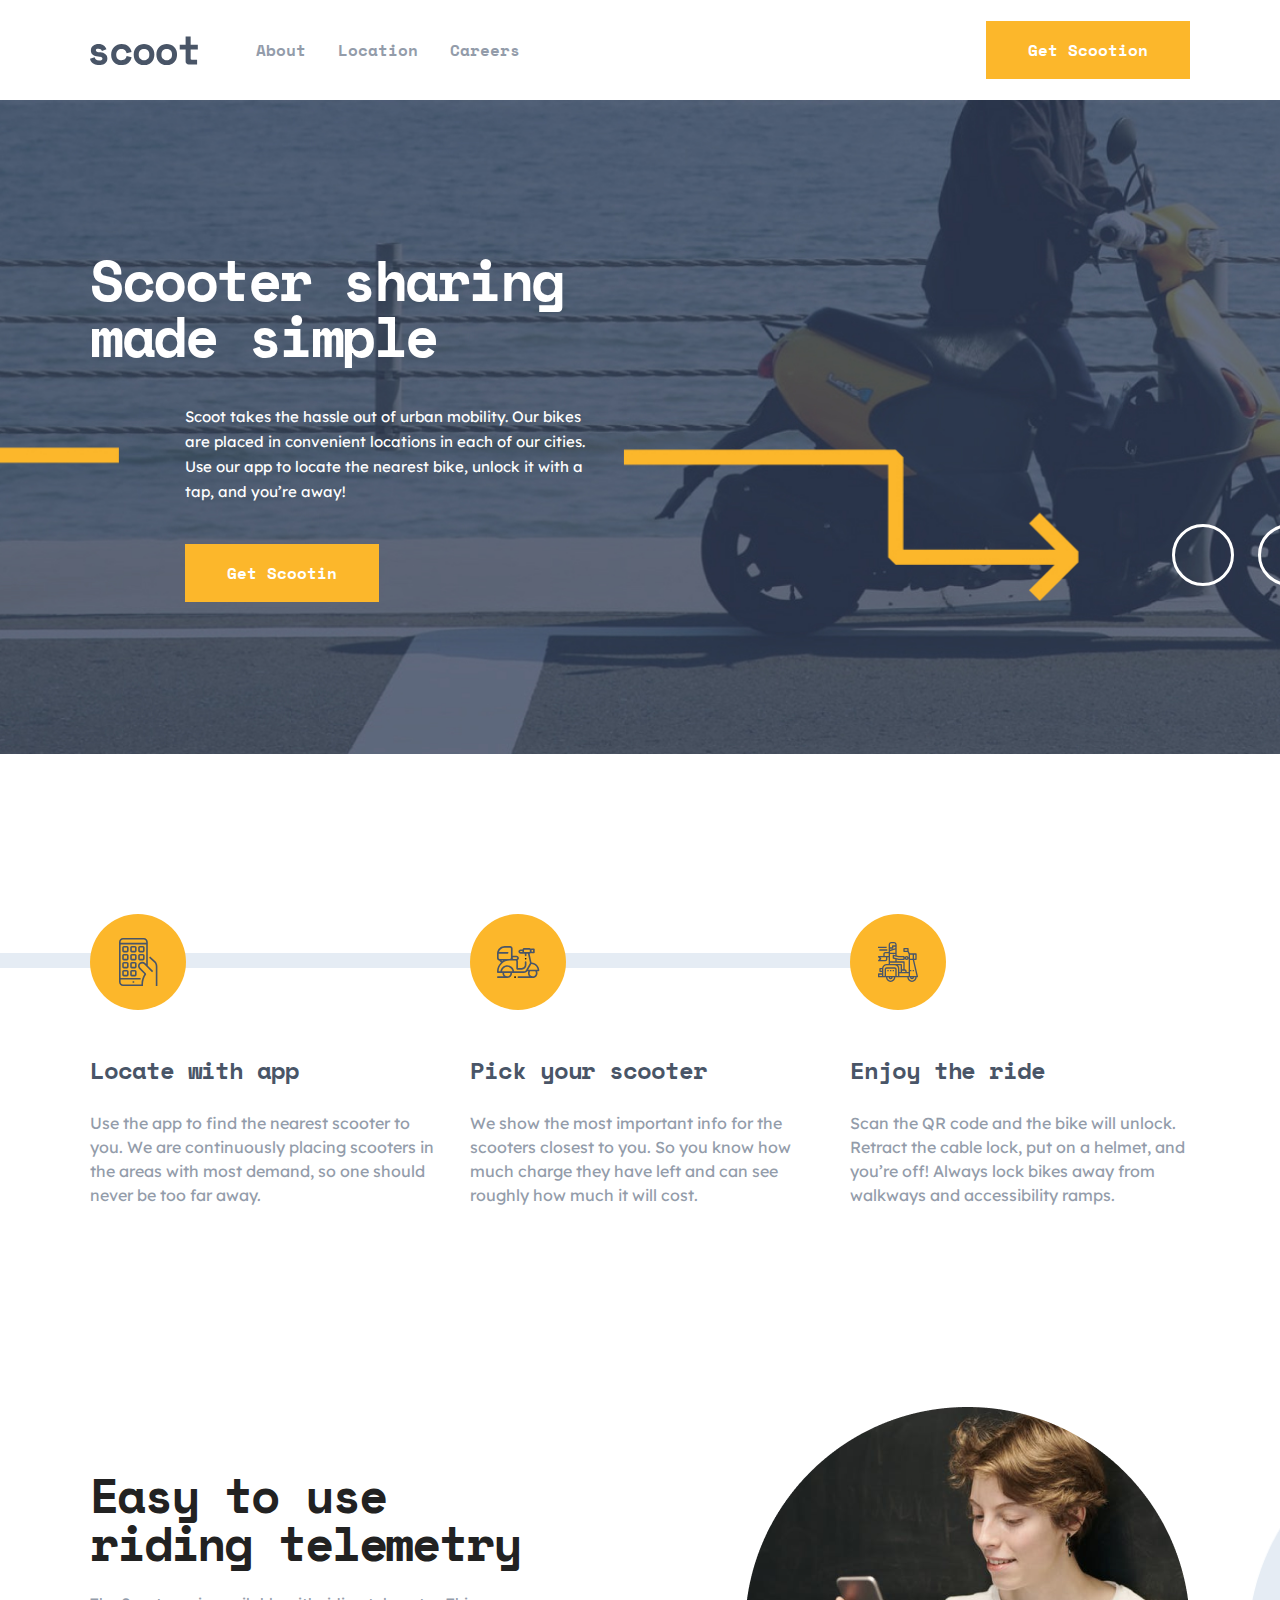
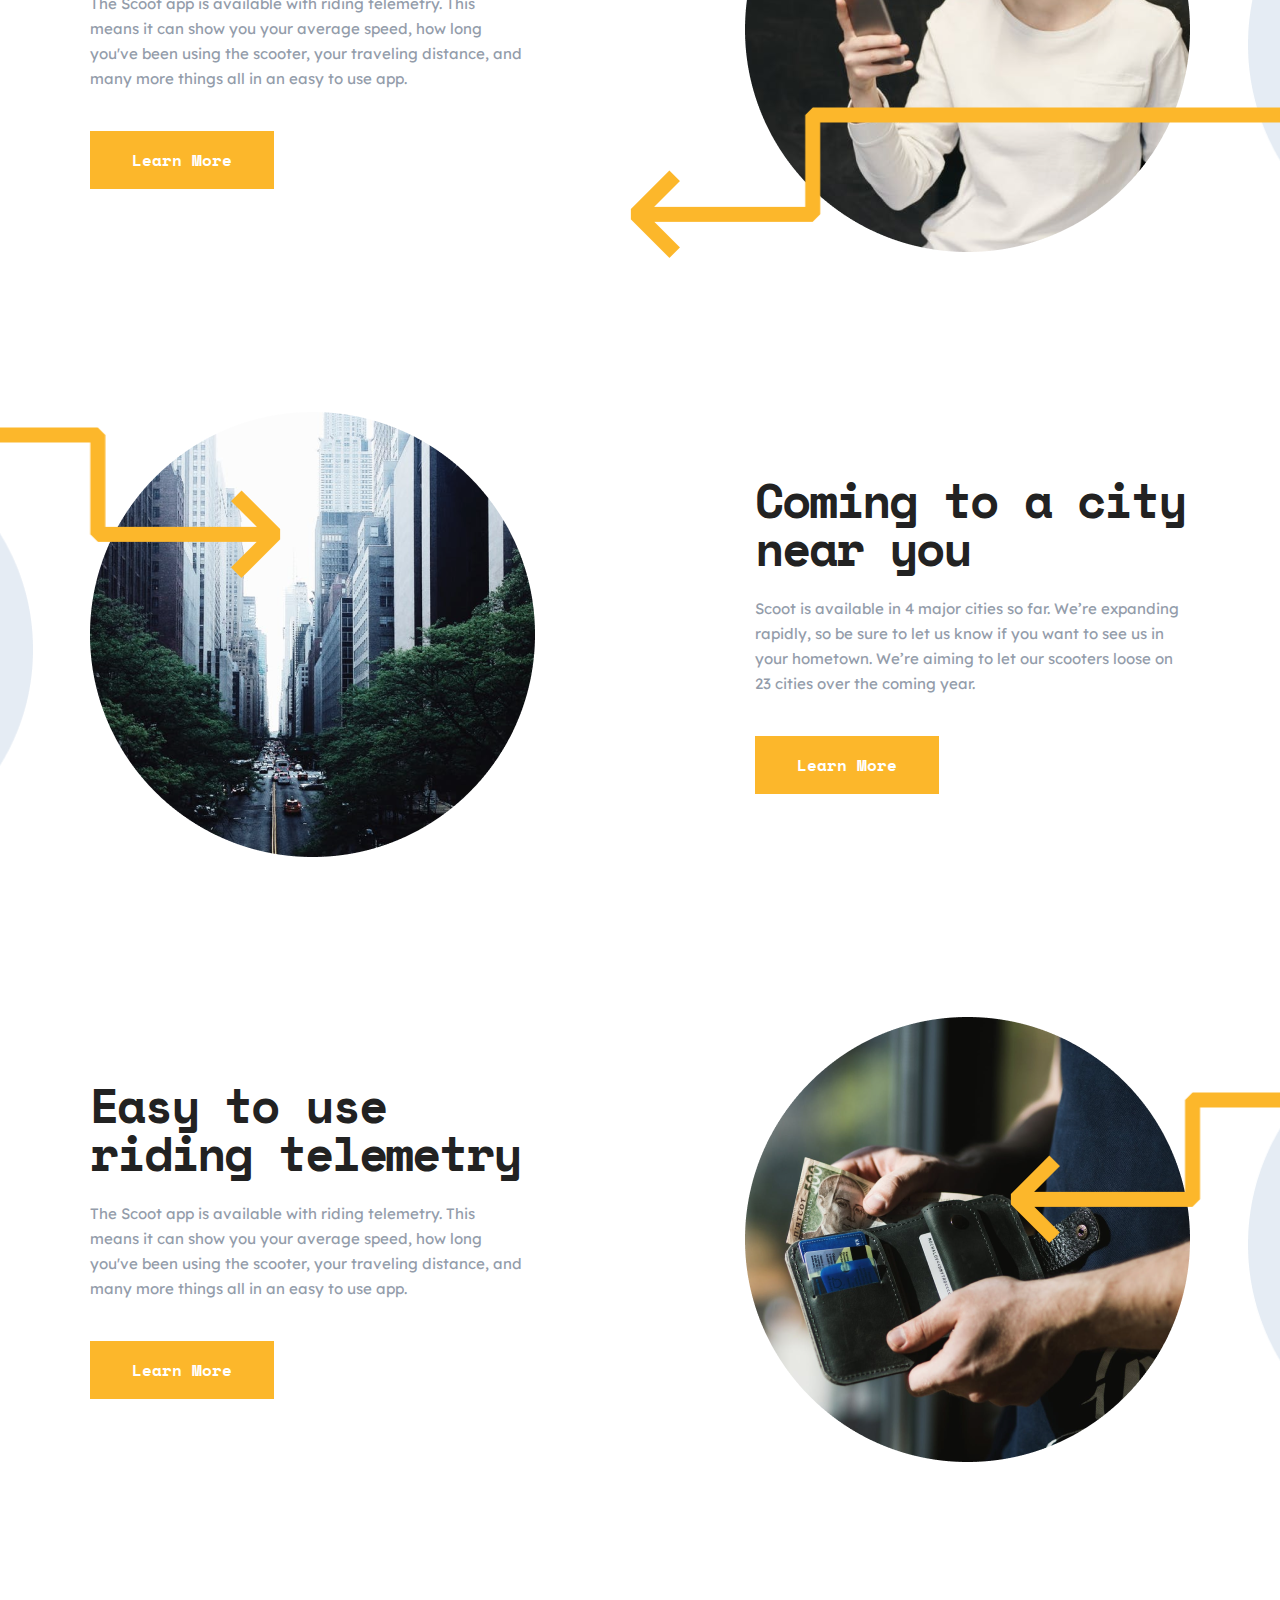
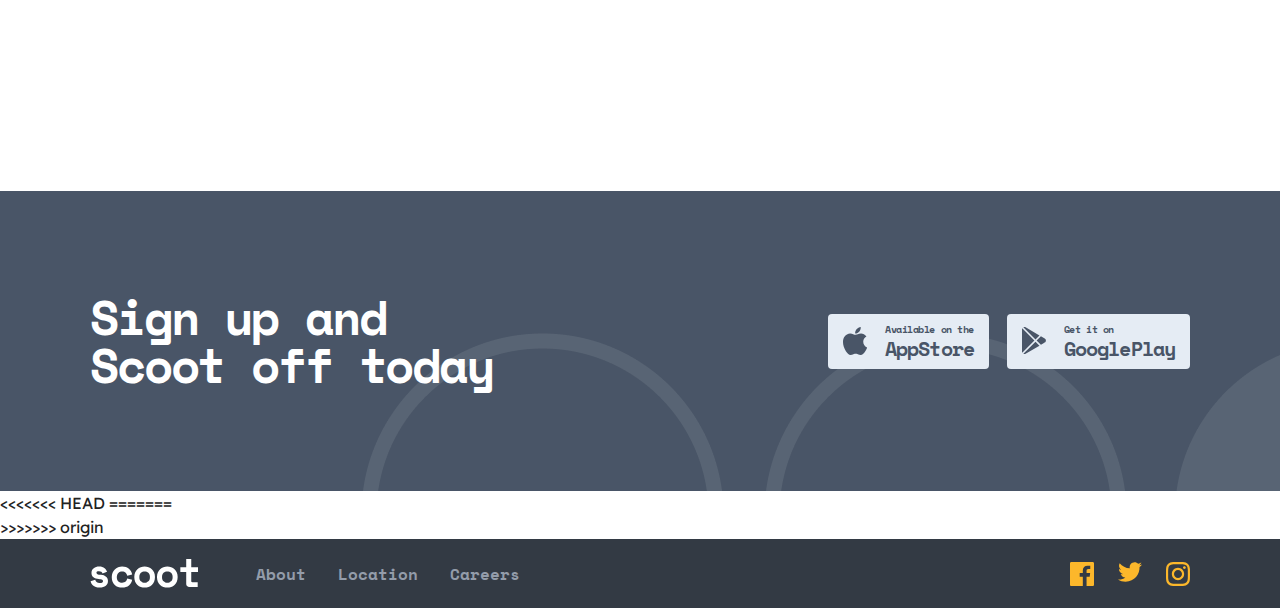
==== commit f2250568: "Merge remote-tracking branch 'origin'" ====
--- a/index.html
+++ b/index.html
@@ -180,7 +180,10 @@
       </section>
     </main>
     <!-- Footer -->
+<<<<<<< HEAD
+=======
     <h2 class="visually-hidden">Footer</h2>
+>>>>>>> origin
     <footer class="footer">
       <div class="container footer__container">
         <a class="logo" href="index.html">
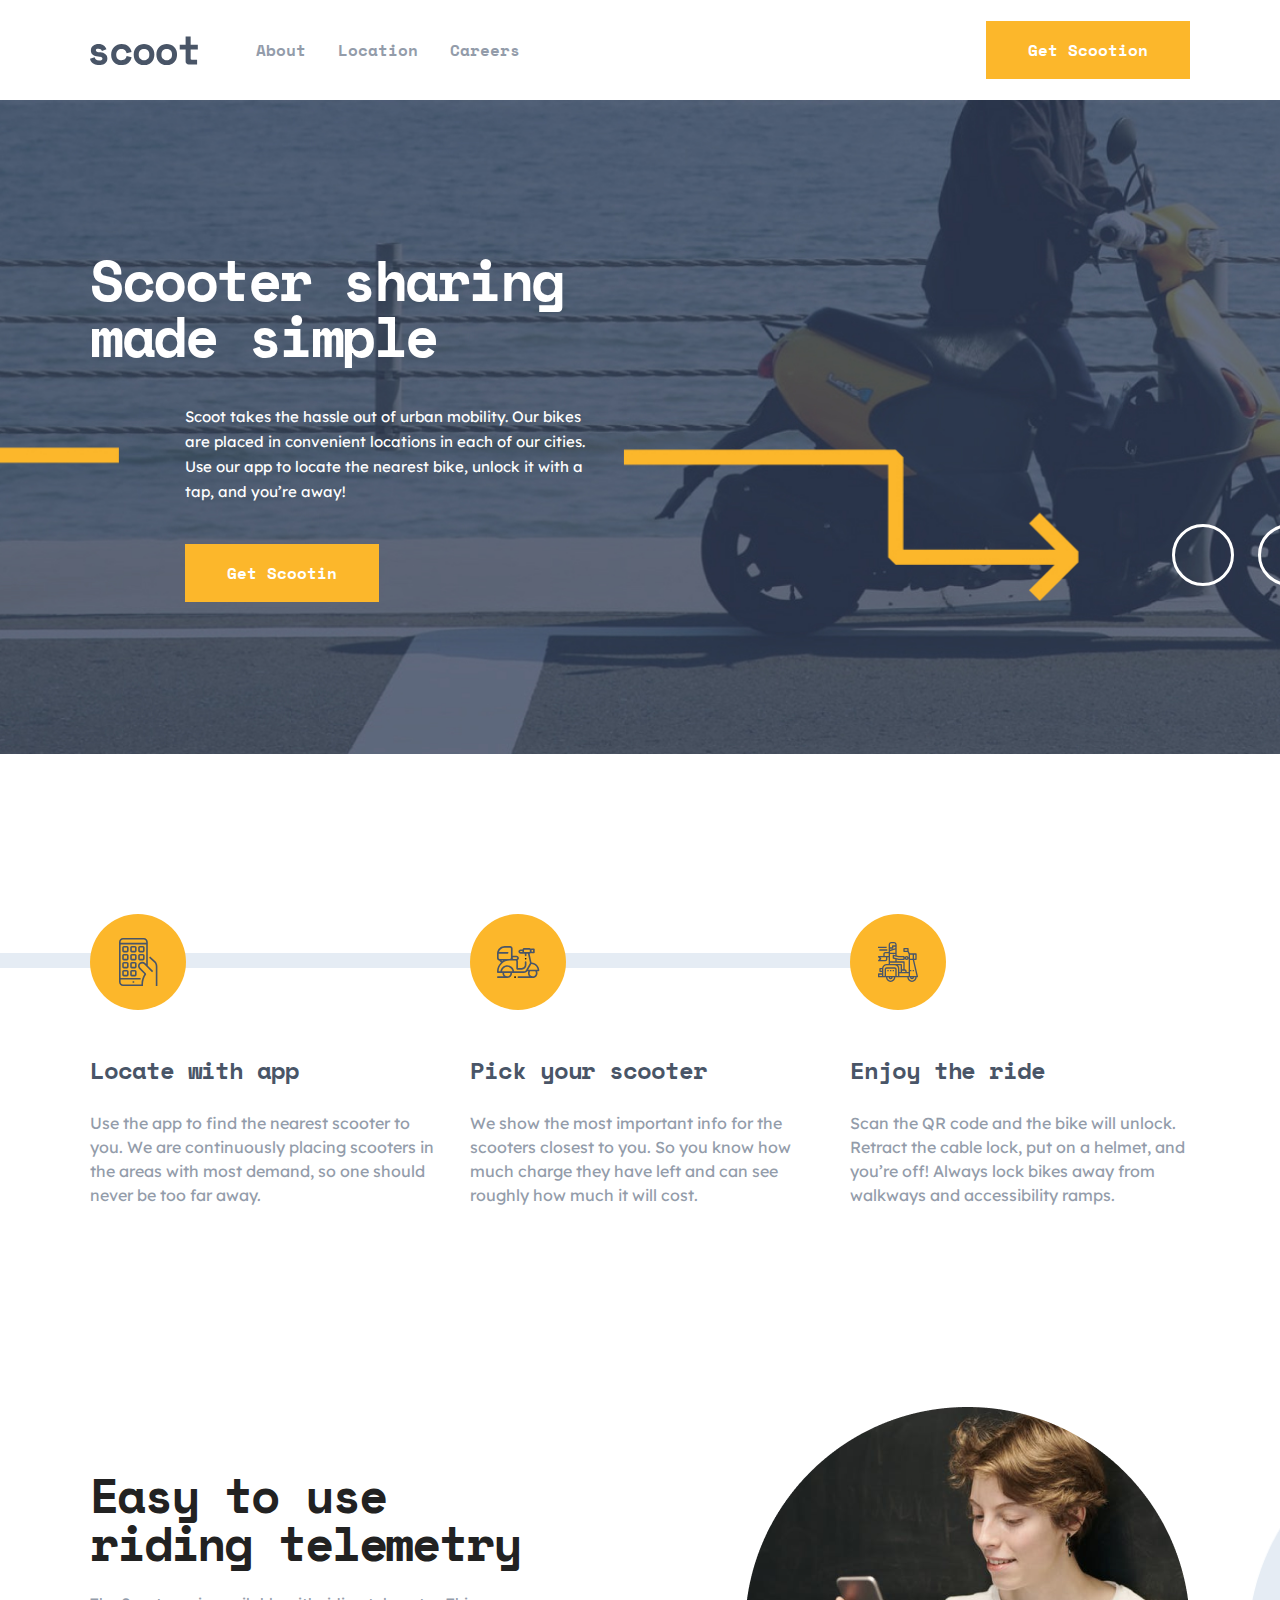
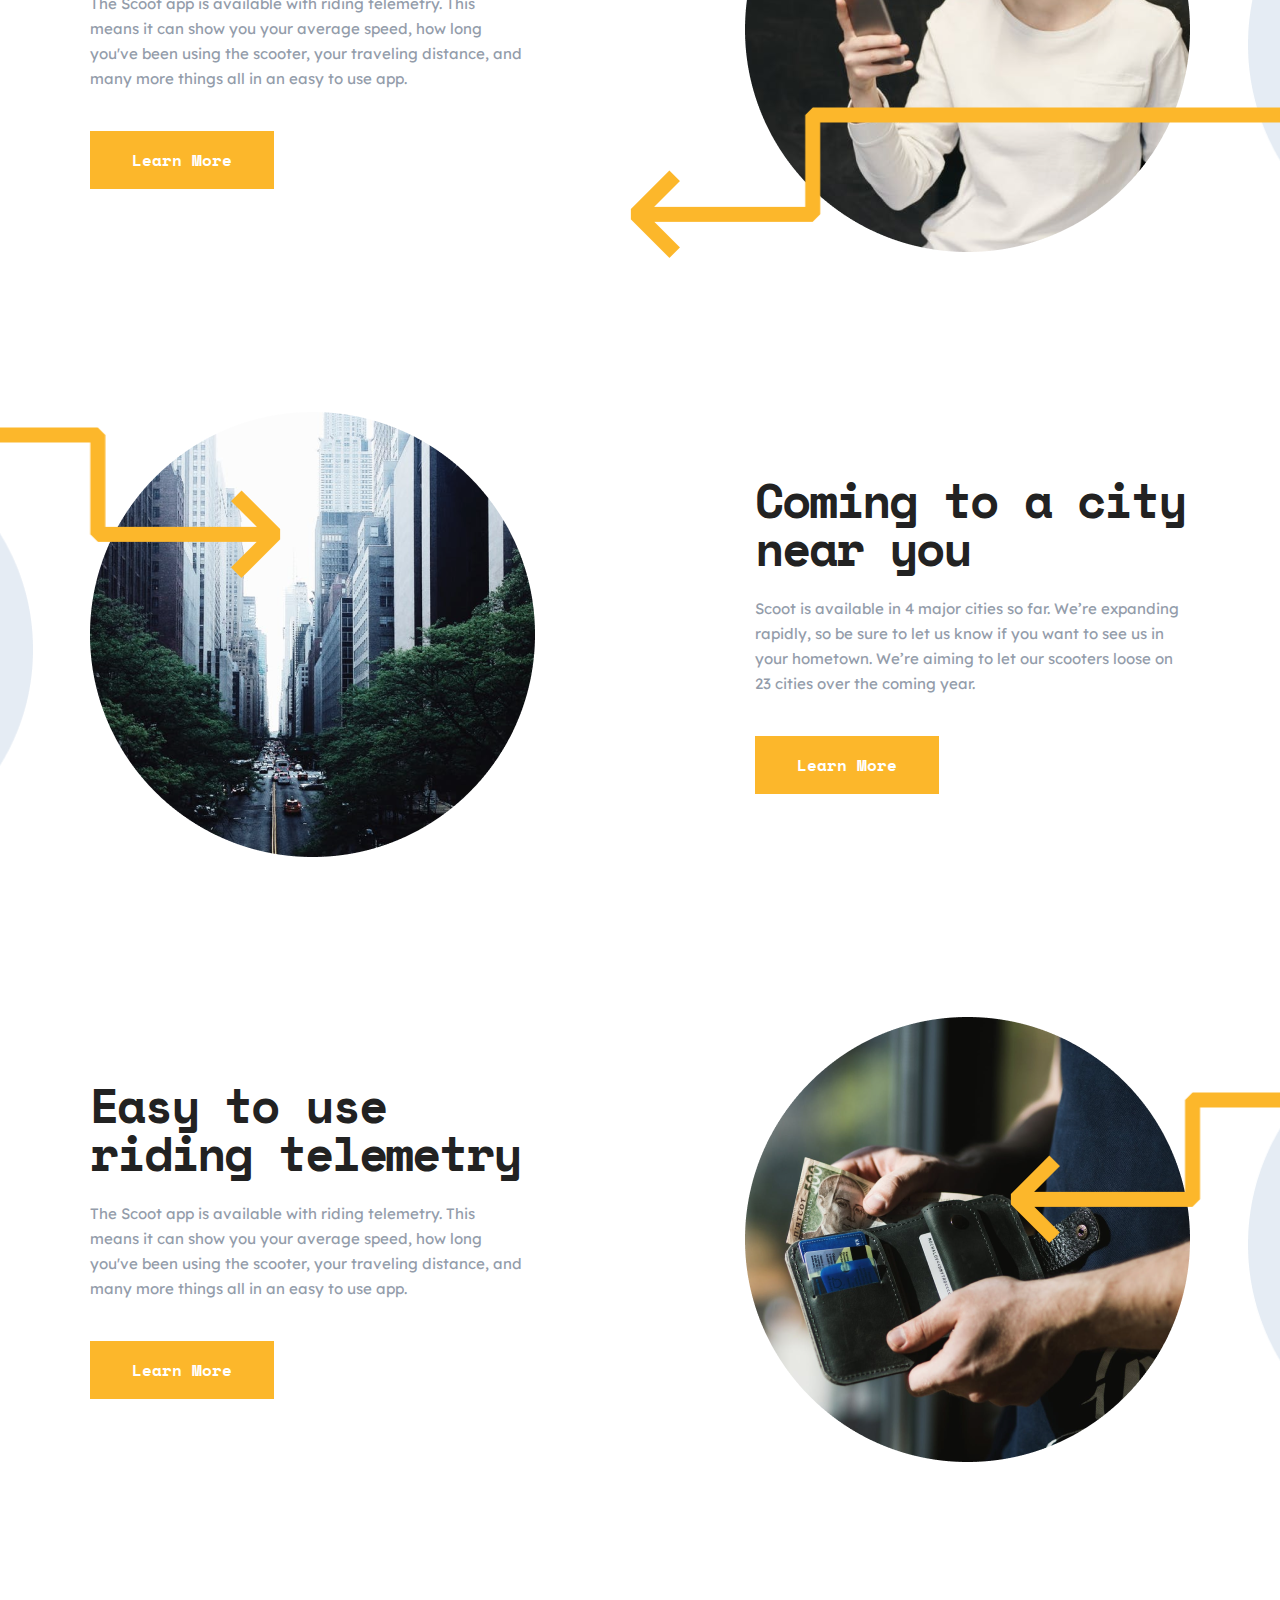
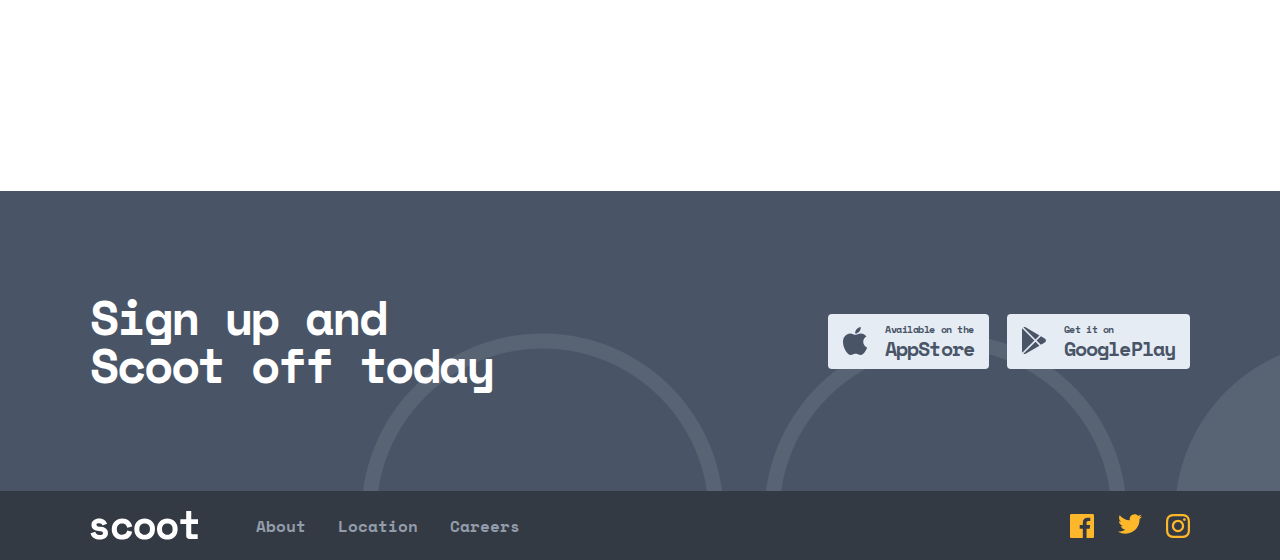
==== commit d4b6f04d: "delete texts" ====
--- a/index.html
+++ b/index.html
@@ -180,10 +180,7 @@
       </section>
     </main>
     <!-- Footer -->
-<<<<<<< HEAD
-=======
     <h2 class="visually-hidden">Footer</h2>
->>>>>>> origin
     <footer class="footer">
       <div class="container footer__container">
         <a class="logo" href="index.html">
--- a/css/styles.min.css
+++ b/css/styles.min.css
@@ -1 +1 @@
-@font-face{font-display:swap;font-family:"Space Mono";font-style:normal;font-weight:400;src:url("../fonts/space-mono-v13-latin-regular.woff2") format("woff2"),url("../fonts/space-mono-v13-latin-regular.ttf") format("truetype")}@font-face{font-display:swap;font-family:"Space Mono";font-style:normal;font-weight:700;src:url("../fonts/space-mono-v13-latin-700.woff2") format("woff2"),url("../fonts/space-mono-v13-latin-700.ttf") format("truetype")}@font-face{font-display:swap;font-family:"Lexend Deca";font-style:normal;font-weight:400;src:url("../fonts/lexend-deca-v21-latin-regular.woff2") format("woff2"),url("../fonts/lexend-deca-v21-latin-regular.ttf") format("truetype")}html{height:100%;box-sizing:border-box;scroll-behavior:smooth}*,*::before,*::after{box-sizing:inherit;padding:0;margin:0}body{height:100%;display:flex;flex-direction:column;font-family:"Lexend Deca","Arial",sans-serif;font-size:15px;line-height:24px;background-color:#fff;color:#222}img{max-width:100%;height:auto}svg{width:auto;height:auto}.visually-hidden{position:absolute;width:1px;height:1px;margin:-1px;border:0;padding:0;clip:rect(0 0 0 0);overflow:hidden}.container{width:100%;max-width:1200px;padding-left:50px;padding-right:50px;margin-left:auto;margin-right:auto}.main-content{flex:1}.skip-link{position:absolute;width:1px;height:1px;left:-200%}.skip-link:focus{left:0;width:auto;height:auto;background-color:#fcb72b}.btn{border:3px solid rgba(0,0,0,0);font-family:"Space Mono","Arial",monospace;font-weight:700;text-decoration:none;text-transform:capitalize;margin-left:auto;padding:14px 39px;background-color:#fcb72b;color:#fff;transition:all .3s ease}.btn:hover{background-color:rgba(0,0,0,0);border:3px solid #fcb72b;color:#fcb72b}.header{padding:21px 0}.header .header__container{display:flex;align-items:center}.logo{width:108px;height:29px;margin-right:58px}.logo .logo__img{width:108px;height:29px}.nav{display:flex;align-items:center}.nav .nav__list{display:flex;justify-content:center;align-items:center;list-style-type:none}.nav .nav__item{margin-right:32px}.nav .nav__link{font-family:"Space Mono","Arial",monospace;font-weight:700;text-transform:capitalize;text-decoration:none;color:#939caa;transition:all .3s ease}.nav .nav__link:hover{color:#fcb72b;cursor:pointer}.intro{padding:152px 0;background-image:url("../img/svg/intro-circle-bg.svg"),url("../img/intro-bg.jpg");background-position:right calc(50% - 625px) bottom calc(50% - 128px),left calc(50% - 1px) top;background-size:auto,cover;background-repeat:no-repeat}.intro .intro__content .intro__title{width:500px;margin-bottom:40px;font-size:56px;font-family:"Space Mono","Arial",monospace;font-weight:700;line-height:56px;letter-spacing:-2.5px;color:#fff}.intro .intro__content .intro__text{width:405px;margin-left:95px;margin-bottom:40px;font-size:15px;font-weight:400;line-height:25px;color:#fff}.intro .intro__content .intro__btn{display:inline-block;margin-left:95px}.app-info{width:100%;padding:160px 0 200px 0;background-image:url("../img/svg/line.svg");background-repeat:no-repeat;background-position:left calc(50% - 270px) top calc(50% - 120px)}.app-info__list{display:flex;list-style-type:none;gap:30px}.app-info__img{width:96px;height:96px;margin-bottom:40px}.app-info__title{color:#495567;font-family:"Space Mono";font-size:24px;font-weight:700;line-height:28px;letter-spacing:-1.071px;margin-bottom:27px}.app-info__text{width:350px;color:#939caa}.sign-up{width:100%;padding:102px 0;margin:auto 0 0 0;background-color:#495567;background-image:url("../img/sign-up.png");background-position:right calc(50% - 220px) bottom;background-repeat:no-repeat}@media only screen and (-webkit-min-device-pixel-ratio: 2),only screen and (min-device-pixel-ratio: 2),only screen and (min-resolution: 192dpi),only screen and (min-resolution: 2dppx){.sign-up .sign-up{background-image:url("../img/sign-up@2x.png");background-position:right bottom}}.sign-up .sign-up__container{display:flex;align-items:center;justify-content:space-between}.sign-up__title{width:415px;font-size:48px;font-family:"Space Mono","Arial",monospace;font-weight:700;letter-spacing:-2.143px;line-height:48px;color:#fff}.sign-up__link-wrapper{display:flex;margin-left:auto;gap:18px}.sign-up__link{display:flex;align-items:center;padding:8px 15px;background-color:#e5ecf4;text-decoration:none;border-radius:4px}.sign-up__link>span{color:#495567;display:flex;flex-direction:column}.sign-up__link-icon{width:24px;height:28px;margin-right:18px}.sign-up__link-text{text-align:start;font-size:10px;font-weight:700;font-family:"Space Mono","Arial",monospace;line-height:normal;letter-spacing:-0.446px}.large{font-size:20px;letter-spacing:-0.893px;line-height:24px}.footer{width:100%;padding:20px;margin-top:auto;background-color:#333a44}.footer .footer__container{display:flex;align-items:center}.social__list{display:flex;align-items:center;justify-content:center;list-style-type:none;gap:24px;margin-left:auto}.social__link{display:flex;align-items:center}.social__icon{width:24px;height:24px;fill:#fcb72b;transition:all .3s ease}.social__icon:hover{fill:#fff}html{height:100%;box-sizing:border-box;scroll-behavior:smooth}*,*::before,*::after{box-sizing:inherit;padding:0;margin:0}body{display:flex;flex-direction:column;height:100%;font-family:"Lexend Deca","Arial",sans-serif;font-size:16px;line-height:1.5;background-color:#fff;color:#222}img{max-width:100%;height:auto}svg{width:auto;height:auto}.visually-hidden{position:absolute;width:1px;height:1px;margin:-1px;border:0;padding:0;clip:rect(0 0 0 0);overflow:hidden}.container{width:100%;max-width:1200px;padding-left:50px;padding-right:50px;margin-left:auto;margin-right:auto}.main-content{flex-grow:1}.skip-link{position:absolute;width:1px;height:1px;left:-200%}.skip-link:focus{width:auto;height:auto;left:0;background-color:#fcb72b}.header{padding:21px 0}.header .header__container{display:flex;align-items:center}.header .header__link:hover{background-color:rgba(0,0,0,0);border:3px solid #fcb72b;color:#fcb72b}.logo{width:108px;height:29px;margin-right:58px}.logo .logo__img{width:108px;height:29px}.nav{display:flex;align-items:center}.nav .nav__list{display:flex;justify-content:center;align-items:center;list-style-type:none}.nav .nav__item{margin-right:32px}.nav .nav__link{font-family:"Space Mono","Arial",monospace;font-weight:700;text-transform:capitalize;text-decoration:none;color:#939caa;transition:all .3s ease}.nav .nav__link:hover{color:#fcb72b;cursor:pointer}.ab-intro{background-image:url("../img/ab-intro-bg.png"),url("../img/ab-intro.png");width:100%;background-position-x:0px 0px 200px;background-repeat:no-repeat;background-position:center;padding:72px 0px;background-size:cover;opacity:1;background-color:#2f3b59}.ab-intro--title{color:#fff;font-family:"Space Mono";font-size:56px;font-style:normal;font-weight:700;line-height:56px;letter-spacing:-2.5px;display:flex;align-items:center}.ab-intro-img{display:inline-block;position:absolute;margin-top:-56px;margin-left:1106.5px}.ab-us{background-position-x:20px;background-position-y:20px;margin-top:245px;overflow:hidden}.ab-us-title{color:#495567;font-family:"Space Mono";font-size:48px;font-style:normal;font-weight:700;line-height:48px;letter-spacing:-2.143px;width:445px;margin-bottom:24px}.ab-us-info{color:#939caa;font-family:"Lexend Deca";font-size:15px;font-style:normal;font-weight:400;line-height:25px;width:445px;display:flex}.us-img-woman{border-radius:50%;position:absolute;margin-top:-325px;margin-left:705px}.ab-yellow-img{position:absolute;margin-left:568.5px;margin-top:-59px}.ab-wom-shadow{margin-left:1208.5px;margin-top:-333px;position:absolute}.ab-cityshadow-img{position:absolute;margin-top:245px;margin-left:-210px}.ab-city-yellow{position:absolute;margin-left:-210px;margin-top:245px}.ab-city-img{border-radius:445px;background:#e5ecf4;margin-top:243px;margin-left:-40px}.ab-us-title2{color:#495567;font-family:"Space Mono";font-size:48px;font-style:normal;font-weight:700;line-height:48px;letter-spacing:-2.143px;width:445px;margin-bottom:24px}.ab-us-info2{color:#939caa;font-family:"Lexend Deca";font-size:15px;font-style:normal;font-weight:400;line-height:25px;width:445px}.ab-us-city{position:absolute;display:inline-block;margin-top:340px;margin-left:300px}.value-box1{display:inline-block;text-align:center}.value-sec--title{color:#495567;text-align:center;font-family:"Space Mono";font-size:48px;font-style:normal;font-weight:700;line-height:48px;letter-spacing:-2.143px;margin-top:90px}.value-img1{border-radius:50%;margin-top:90px}.value-number{position:absolute;margin-left:-168px;margin-top:271px}.value-info-title{margin-top:64px;color:#495567;font-family:"Space Mono";font-size:24px;font-style:normal;font-weight:700;line-height:28px;letter-spacing:-1.071px}.value-info{color:#939caa;text-align:center;font-family:"Lexend Deca";font-size:15px;font-style:normal;font-weight:400;line-height:25px;width:350px;margin-top:27px}.value-box2{display:inline-block;text-align:center;margin-left:20.5px}.value-box3{display:inline-block;text-align:center;margin-left:20.5px}.faqs-sec-title{color:#495567;text-align:center;font-family:"Space Mono";font-size:48px;font-style:normal;font-weight:700;line-height:48px;letter-spacing:-2.143px;margin-top:120px}.faqs-ques-one{color:#495567;font-family:"Space Mono";font-size:40px;font-style:normal;font-weight:700;line-height:48px;letter-spacing:-1.786px;margin-top:96px;display:inline-block}.faqs-box1{background-color:#f2f5f9;background-image:url("../img/ab-arrow-top.svg");background-repeat:no-repeat;background-position-x:685px;background-position-y:42px;padding-top:32px;padding-bottom:32px;padding-left:40px;width:730px}.faqs-box1--title{color:#495567;font-family:"Space Mono";font-size:24px;font-style:normal;font-weight:700;line-height:28px;letter-spacing:-1.071px}.faqs-box1--info{color:#495567;font-family:"Lexend Deca";font-size:15px;font-style:normal;font-weight:400;line-height:25px;margin-top:24px;width:650px}.faqs-box2{background-color:#fff4df;background-image:url("../img/ab-arrow-bottom.svg"),url("../img/ab-cursor.svg");background-repeat:no-repeat;background-position-x:685px,274px;background-position-y:42px,70px;margin-top:16px;padding-top:32px;padding-bottom:32px;padding-left:40px;width:730px}.faqs-box2-title{color:#495567;font-family:"Space Mono";font-size:24px;font-style:normal;font-weight:700;line-height:28px;letter-spacing:-1.071px;display:flex;align-items:center}.faqs-box3{background-color:#f2f5f9;background-image:url("../img/ab-arrow-bottom.svg");background-repeat:no-repeat;background-position-x:685px;background-position-y:42px;margin-top:16px;padding-top:32px;padding-bottom:32px;padding-left:40px;width:730px}.faqs-box3-title{color:#495567;font-family:"Space Mono";font-size:24px;font-style:normal;font-weight:700;line-height:28px;letter-spacing:-1.071px}.ques-box-one{display:inline-block;position:absolute;margin-left:98px;margin-top:107px}.faqs-ques-sec{color:#495567;font-family:"Space Mono";font-size:40px;font-style:normal;font-weight:700;line-height:48px;letter-spacing:-1.786px;margin-top:425px}.ques-sec-box1{background-image:url("../img/ab-arrow-top.svg");background-repeat:no-repeat;background-position-x:685px;background-position-y:42px;background-color:#f2f5f9;padding-top:32px;padding-bottom:32px;padding-left:40px;width:730px}.sec-box1-title{color:#495567;font-family:"Space Mono";font-size:24px;font-style:normal;font-weight:700;line-height:28px;letter-spacing:-1.071px;margin-bottom:24px}.ques-sec-box2{background-image:url("../img/ab-arrow-bottom.svg");background-repeat:no-repeat;background-position-x:685px;background-position-y:42px;background-color:#f2f5f9;padding-top:32px;padding-bottom:32px;padding-left:40px;width:730px;margin-top:16px}.sec-box2-title{color:#495567;font-family:"Space Mono";font-size:24px;font-style:normal;font-weight:700;line-height:28px;letter-spacing:-1.071px}.ques-sec-box3{background-image:url("../img/ab-arrow-bottom.svg");background-repeat:no-repeat;background-position-x:685px;background-position-y:42px;background-color:#f2f5f9;padding-top:32px;padding-bottom:32px;padding-left:40px;width:730px;margin-top:16px}.sec-box3-title{color:#495567;font-family:"Space Mono";font-size:24px;font-style:normal;font-weight:700;line-height:28px;letter-spacing:-1.071px}.ques-box-second{display:inline-block;margin-left:370px;margin-top:-42px;margin-bottom:160px}body .careers{width:1348px;height:200px;flex-shrink:0;background-image:url(../../../img/careers/Bitmap.png);margin-top:30px;display:flex}body .careers-h3{color:#fff;font-family:"Space Mono";font-size:56px;font-style:normal;font-weight:700;line-height:56px;letter-spacing:-2.5px;margin-top:70px;margin-left:165px}body .careers-img{width:234px;height:63px;flex-shrink:0;margin-left:728px;margin-top:65px}body .careers-intro{display:flex;margin-left:165px;gap:95px}body .careers-intro-h3{color:#495567;font-size:48px;line-height:48px;width:305px;letter-spacing:-2.143px;margin-top:266px}body .careers-intro-h3__p{width:445px;color:#939caa;font-size:15px;font-weight:400;line-height:25px;margin-top:24px;margin-bottom:40px}body .careers-intro-h3__p__button{width:180px;height:53px;flex-shrink:0;background:#fcb72b;margin-bottom:266px}body .careers-intro-h3__p__button-img{width:647px;height:398px;flex-shrink:0;margin-top:247px}body .careers-intro-h3__p__button-img__div{margin-left:-15px}body .join{width:1110px;height:608px;flex-shrink:0}body .join .join-h3{width:540px;color:#495567;text-align:center;font-family:"Space Mono";font-size:48px;font-style:normal;font-weight:700;line-height:48px;letter-spacing:-2.143px;text-align:center;margin-left:450px}body .join .join-father{display:flex;gap:30px;margin-left:100px}body .join .join-main{width:350px;height:512px;flex-shrink:0}body .join .join-img{width:350px;height:350px;flex-shrink:0}body .join .join-h4{width:350px;color:#495567;text-align:center;font-family:"Space Mono";font-size:24px;font-style:normal;font-weight:700;line-height:28px;letter-spacing:-1.071px}body .join .join-p{width:350px;color:#939caa;text-align:center;font-family:"Lexend Deca";font-size:15px;font-style:normal;font-weight:400;line-height:25px}.comfortable{padding-bottom:329px;background-image:url("../img/bg-right-arrow.png"),url("../img/bg-image.png"),url("../img/bg-left-arrow.png"),url("../img/bg-image.png"),url("../img/bg-right-arrow.png"),url("../img/bg-image.png");background-position:right calc(50% - 360px) top 300px,right calc(50% - 830px) top 15px,left calc(50% - 730px) top 620px,left calc(50% - 830px) top 620px,right calc(50% - 740px) top 1285px,right calc(50% - 830px) top 1215px;background-repeat:no-repeat}.comfortable__container{display:flex;flex-direction:column;justify-content:center;align-items:center}.comfortable__list{display:flex;flex-direction:column;gap:160px;list-style-type:none}.comfortable__item{display:flex;align-items:center;justify-content:space-between}.comfortable__texts{width:445px;margin-right:220px}.second-child{margin-left:220px;margin-right:0}.comfortable__title{font-size:48px;font-family:"Space Mono","Arial",monospace;line-height:48px;letter-spacing:-2.14px;margin-bottom:24px}.comfortable__text{font-size:15px;line-height:25px;color:#939caa;margin-bottom:40px}.display-ib{display:inline-block}.comfortable__img{position:sticky;z-index:-1;width:445px;height:445px}/*# sourceMappingURL=styles.min.css.map */+@font-face{font-display:swap;font-family:"Space Mono";font-style:normal;font-weight:400;src:url("../fonts/space-mono-v13-latin-regular.woff2") format("woff2"),url("../fonts/space-mono-v13-latin-regular.ttf") format("truetype")}@font-face{font-display:swap;font-family:"Space Mono";font-style:normal;font-weight:700;src:url("../fonts/space-mono-v13-latin-700.woff2") format("woff2"),url("../fonts/space-mono-v13-latin-700.ttf") format("truetype")}@font-face{font-display:swap;font-family:"Lexend Deca";font-style:normal;font-weight:400;src:url("../fonts/lexend-deca-v21-latin-regular.woff2") format("woff2"),url("../fonts/lexend-deca-v21-latin-regular.ttf") format("truetype")}html{height:100%;box-sizing:border-box;scroll-behavior:smooth}*,*::before,*::after{box-sizing:inherit;padding:0;margin:0}body{height:100%;display:flex;flex-direction:column;font-family:"Lexend Deca","Arial",sans-serif;font-size:15px;line-height:24px;background-color:#fff;color:#222}img{max-width:100%;height:auto}svg{width:auto;height:auto}.visually-hidden{position:absolute;width:1px;height:1px;margin:-1px;border:0;padding:0;clip:rect(0 0 0 0);overflow:hidden}.container{width:100%;max-width:1200px;padding-left:50px;padding-right:50px;margin-left:auto;margin-right:auto}.main-content{flex:1}.skip-link{position:absolute;width:1px;height:1px;left:-200%}.skip-link:focus{left:0;width:auto;height:auto;background-color:#fcb72b}.btn{border:3px solid rgba(0,0,0,0);font-family:"Space Mono","Arial",monospace;font-weight:700;text-decoration:none;text-transform:capitalize;margin-left:auto;padding:14px 39px;background-color:#fcb72b;color:#fff;transition:all .3s ease}.btn:hover{background-color:rgba(0,0,0,0);border:3px solid #fcb72b;color:#fcb72b}.header{padding:21px 0}.header .header__container{display:flex;align-items:center}.logo{width:108px;height:29px;margin-right:58px}.logo .logo__img{width:108px;height:29px}.nav{display:flex;align-items:center}.nav .nav__list{display:flex;justify-content:center;align-items:center;list-style-type:none}.nav .nav__item{margin-right:32px}.nav .nav__link{font-family:"Space Mono","Arial",monospace;font-weight:700;text-transform:capitalize;text-decoration:none;color:#939caa;transition:all .3s ease}.nav .nav__link:hover{color:#fcb72b;cursor:pointer}.intro{padding:152px 0;background-image:url("../img/svg/intro-circle-bg.svg"),url("../img/intro-bg.jpg");background-position:right calc(50% - 625px) bottom calc(50% - 128px),left calc(50% - 1px) top;background-size:auto,cover;background-repeat:no-repeat}.intro .intro__content .intro__title{width:500px;margin-bottom:40px;font-size:56px;font-family:"Space Mono","Arial",monospace;font-weight:700;line-height:56px;letter-spacing:-2.5px;color:#fff}.intro .intro__content .intro__text{width:405px;margin-left:95px;margin-bottom:40px;font-size:15px;font-weight:400;line-height:25px;color:#fff}.intro .intro__content .intro__btn{display:inline-block;margin-left:95px}.app-info{width:100%;padding:160px 0 200px 0;background-image:url("../img/svg/line.svg");background-repeat:no-repeat;background-position:left calc(50% - 270px) top calc(50% - 120px)}.app-info__list{display:flex;list-style-type:none;gap:30px}.app-info__img{width:96px;height:96px;margin-bottom:40px}.app-info__title{color:#495567;font-family:"Space Mono";font-size:24px;font-weight:700;line-height:28px;letter-spacing:-1.071px;margin-bottom:27px}.app-info__text{width:350px;color:#939caa}.sign-up{width:100%;padding:102px 0;margin:auto 0 0 0;background-color:#495567;background-image:url("../img/sign-up.png");background-position:right calc(50% - 220px) bottom;background-repeat:no-repeat}@media only screen and (-webkit-min-device-pixel-ratio: 2),only screen and (min-device-pixel-ratio: 2),only screen and (min-resolution: 192dpi),only screen and (min-resolution: 2dppx){.sign-up .sign-up{background-image:url("../img/sign-up@2x.png");background-position:right bottom}}.sign-up .sign-up__container{display:flex;align-items:center;justify-content:space-between}.sign-up__title{width:415px;font-size:48px;font-family:"Space Mono","Arial",monospace;font-weight:700;letter-spacing:-2.143px;line-height:48px;color:#fff}.sign-up__link-wrapper{display:flex;margin-left:auto;gap:18px}.sign-up__link{display:flex;align-items:center;padding:8px 15px;background-color:#e5ecf4;text-decoration:none;border-radius:4px}.sign-up__link>span{color:#495567;display:flex;flex-direction:column}.sign-up__link-icon{width:24px;height:28px;margin-right:18px}.sign-up__link-text{text-align:start;font-size:10px;font-weight:700;font-family:"Space Mono","Arial",monospace;line-height:normal;letter-spacing:-0.446px}.large{font-size:20px;letter-spacing:-0.893px;line-height:24px}.footer{width:100%;padding:20px;margin-top:auto;background-color:#333a44}.footer .footer__container{display:flex;align-items:center}.social__list{display:flex;align-items:center;justify-content:center;list-style-type:none;gap:24px;margin-left:auto}.social__link{display:flex;align-items:center}.social__icon{width:24px;height:24px;fill:#fcb72b;transition:all .3s ease}.social__icon:hover{fill:#fff}html{height:100%;box-sizing:border-box;scroll-behavior:smooth}*,*::before,*::after{box-sizing:inherit;padding:0;margin:0}body{display:flex;flex-direction:column;height:100%;font-family:"Lexend Deca","Arial",sans-serif;font-size:16px;line-height:1.5;background-color:#fff;color:#222}img{max-width:100%;height:auto}svg{width:auto;height:auto}.visually-hidden{position:absolute;width:1px;height:1px;margin:-1px;border:0;padding:0;clip:rect(0 0 0 0);overflow:hidden}.container{width:100%;max-width:1200px;padding-left:50px;padding-right:50px;margin-left:auto;margin-right:auto}.main-content{flex-grow:1}.skip-link{position:absolute;width:1px;height:1px;left:-200%}.skip-link:focus{width:auto;height:auto;left:0;background-color:#fcb72b}.header{padding:21px 0}.header .header__container{display:flex;align-items:center}.header .header__link:hover{background-color:rgba(0,0,0,0);border:3px solid #fcb72b;color:#fcb72b}.logo{width:108px;height:29px;margin-right:58px}.logo .logo__img{width:108px;height:29px}.nav{display:flex;align-items:center}.nav .nav__list{display:flex;justify-content:center;align-items:center;list-style-type:none}.nav .nav__item{margin-right:32px}.nav .nav__link{font-family:"Space Mono","Arial",monospace;font-weight:700;text-transform:capitalize;text-decoration:none;color:#939caa;transition:all .3s ease}.nav .nav__link:hover{color:#fcb72b;cursor:pointer}.ab-intro{background-image:url("../img/ab-intro-bg.png"),url("../img/ab-intro.png");width:100%;background-position-x:0px 0px 200px;background-repeat:no-repeat;background-position:center;padding:72px 0px;background-size:cover;opacity:1;background-color:#2f3b59}.ab-intro--title{color:#fff;font-family:"Space Mono";font-size:56px;font-style:normal;font-weight:700;line-height:56px;letter-spacing:-2.5px;display:flex;align-items:center}.ab-intro-img{display:inline-block;position:absolute;margin-top:-56px;margin-left:1106.5px}.ab-us{background-position-x:20px;background-position-y:20px;margin-top:245px;overflow:hidden}.ab-us-title{color:#495567;font-family:"Space Mono";font-size:48px;font-style:normal;font-weight:700;line-height:48px;letter-spacing:-2.143px;width:445px;margin-bottom:24px}.ab-us-info{color:#939caa;font-family:"Lexend Deca";font-size:15px;font-style:normal;font-weight:400;line-height:25px;width:445px;display:flex}.us-img-woman{border-radius:50%;position:absolute;margin-top:-325px;margin-left:705px}.ab-yellow-img{position:absolute;margin-left:568.5px;margin-top:-59px}.ab-wom-shadow{margin-left:1208.5px;margin-top:-333px;position:absolute}.ab-cityshadow-img{position:absolute;margin-top:245px;margin-left:-210px}.ab-city-yellow{position:absolute;margin-left:-210px;margin-top:245px}.ab-city-img{border-radius:445px;background:#e5ecf4;margin-top:243px;margin-left:-40px}.ab-us-title2{color:#495567;font-family:"Space Mono";font-size:48px;font-style:normal;font-weight:700;line-height:48px;letter-spacing:-2.143px;width:445px;margin-bottom:24px}.ab-us-info2{color:#939caa;font-family:"Lexend Deca";font-size:15px;font-style:normal;font-weight:400;line-height:25px;width:445px}.ab-us-city{position:absolute;display:inline-block;margin-top:340px;margin-left:300px}.value-box1{display:inline-block;text-align:center}.value-sec--title{color:#495567;text-align:center;font-family:"Space Mono";font-size:48px;font-style:normal;font-weight:700;line-height:48px;letter-spacing:-2.143px;margin-top:90px}.value-img1{border-radius:50%;margin-top:90px}.value-number{position:absolute;margin-left:-168px;margin-top:271px}.value-info-title{margin-top:64px;color:#495567;font-family:"Space Mono";font-size:24px;font-style:normal;font-weight:700;line-height:28px;letter-spacing:-1.071px}.value-info{color:#939caa;text-align:center;font-family:"Lexend Deca";font-size:15px;font-style:normal;font-weight:400;line-height:25px;width:350px;margin-top:27px}.value-box2{display:inline-block;text-align:center;margin-left:20.5px}.value-box3{display:inline-block;text-align:center;margin-left:20.5px}.faqs-sec-title{color:#495567;text-align:center;font-family:"Space Mono";font-size:48px;font-style:normal;font-weight:700;line-height:48px;letter-spacing:-2.143px;margin-top:120px}.faqs-ques-one{color:#495567;font-family:"Space Mono";font-size:40px;font-style:normal;font-weight:700;line-height:48px;letter-spacing:-1.786px;margin-top:96px;display:inline-block}.faqs-box1{background-color:#f2f5f9;background-image:url("../img/ab-arrow-top.svg");background-repeat:no-repeat;background-position-x:685px;background-position-y:42px;padding-top:32px;padding-bottom:32px;padding-left:40px;width:730px}.faqs-box1--title{color:#495567;font-family:"Space Mono";font-size:24px;font-style:normal;font-weight:700;line-height:28px;letter-spacing:-1.071px}.faqs-box1--info{color:#495567;font-family:"Lexend Deca";font-size:15px;font-style:normal;font-weight:400;line-height:25px;margin-top:24px;width:650px}.faqs-box2{background-color:#fff4df;background-image:url("../img/ab-arrow-bottom.svg"),url("../img/ab-cursor.svg");background-repeat:no-repeat;background-position-x:685px,274px;background-position-y:42px,70px;margin-top:16px;padding-top:32px;padding-bottom:32px;padding-left:40px;width:730px}.faqs-box2-title{color:#495567;font-family:"Space Mono";font-size:24px;font-style:normal;font-weight:700;line-height:28px;letter-spacing:-1.071px;display:flex;align-items:center}.faqs-box3{background-color:#f2f5f9;background-image:url("../img/ab-arrow-bottom.svg");background-repeat:no-repeat;background-position-x:685px;background-position-y:42px;margin-top:16px;padding-top:32px;padding-bottom:32px;padding-left:40px;width:730px}.faqs-box3-title{color:#495567;font-family:"Space Mono";font-size:24px;font-style:normal;font-weight:700;line-height:28px;letter-spacing:-1.071px}.ques-box-one{display:inline-block;position:absolute;margin-left:98px;margin-top:107px}.faqs-ques-sec{color:#495567;font-family:"Space Mono";font-size:40px;font-style:normal;font-weight:700;line-height:48px;letter-spacing:-1.786px;margin-top:425px}.ques-sec-box1{background-image:url("../img/ab-arrow-top.svg");background-repeat:no-repeat;background-position-x:685px;background-position-y:42px;background-color:#f2f5f9;padding-top:32px;padding-bottom:32px;padding-left:40px;width:730px}.sec-box1-title{color:#495567;font-family:"Space Mono";font-size:24px;font-style:normal;font-weight:700;line-height:28px;letter-spacing:-1.071px;margin-bottom:24px}.ques-sec-box2{background-image:url("../img/ab-arrow-bottom.svg");background-repeat:no-repeat;background-position-x:685px;background-position-y:42px;background-color:#f2f5f9;padding-top:32px;padding-bottom:32px;padding-left:40px;width:730px;margin-top:16px}.sec-box2-title{color:#495567;font-family:"Space Mono";font-size:24px;font-style:normal;font-weight:700;line-height:28px;letter-spacing:-1.071px}.ques-sec-box3{background-image:url("../img/ab-arrow-bottom.svg");background-repeat:no-repeat;background-position-x:685px;background-position-y:42px;background-color:#f2f5f9;padding-top:32px;padding-bottom:32px;padding-left:40px;width:730px;margin-top:16px}.sec-box3-title{color:#495567;font-family:"Space Mono";font-size:24px;font-style:normal;font-weight:700;line-height:28px;letter-spacing:-1.071px}.ques-box-second{display:inline-block;margin-left:370px;margin-top:-42px;margin-bottom:160px}body .careers-section .careers{width:100%;height:200px;flex-shrink:0;background-image:url(../../../img/careers/Bitmap.png);margin-top:30px;display:flex}body .careers-section .careers-h3{color:#fff;font-family:"Space Mono";font-size:56px;font-style:normal;font-weight:700;line-height:56px;letter-spacing:-2.5px;margin-top:70px;margin-left:165px}body .careers-section .careers-img{width:234px;height:63px;flex-shrink:0;margin-left:728px;margin-top:65px}body .careers-section .intro{display:flex;margin-left:165px;gap:95px}body .careers-section .intro-h3{color:#495567;font-size:48px;line-height:48px;width:305px;letter-spacing:-2.143px;margin-top:266px}body .careers-section .intro-h3__p{width:445px;color:#939caa;font-size:15px;font-weight:400;line-height:25px;margin-top:24px;margin-bottom:40px}body .careers-section .intro-h3__p__button{width:180px;height:53px;flex-shrink:0;background:#fcb72b;margin-bottom:266px}body .careers-section .intro-h3__p__button-img{width:647px;height:398px;flex-shrink:0;margin-top:247px}body .careers-section .intro-h3__p__button-img__div{margin-left:-15px}body .careers-section .join{width:1110px;height:608px;flex-shrink:0}body .careers-section .join .join-h3{width:540px;color:#495567;text-align:center;font-family:"Space Mono";font-size:48px;font-style:normal;font-weight:700;line-height:48px;letter-spacing:-2.143px;text-align:center;margin-left:450px}body .careers-section .join .join-father{display:flex;gap:30px;margin-left:100px}body .careers-section .join .join-main{width:350px;height:512px;flex-shrink:0}body .careers-section .join .join-img{width:350px;height:350px;flex-shrink:0}body .careers-section .join .join-h4{width:350px;color:#495567;text-align:center;font-family:"Space Mono";font-size:24px;font-style:normal;font-weight:700;line-height:28px;letter-spacing:-1.071px}body .careers-section .join .join-p{width:350px;color:#939caa;text-align:center;font-family:"Lexend Deca";font-size:15px;font-style:normal;font-weight:400;line-height:25px}body .careers-section .apply{width:1110px;height:888px;top:1709px;left:165px}body .careers-section .apply .apply-main{width:1110px;height:128px;top:1709px;left:165px;background:#f2f5f9;display:flex;margin-left:100px;margin-top:20px}body .careers-section .apply .apply-h4{width:406px;height:28px;font-family:Space Mono;font-size:24px;font-weight:700;line-height:28px;letter-spacing:-1.0714285374px;text-align:left;margin-top:30px;margin-left:40px}body .careers-section .apply .apply-p{width:650px;height:25px;top:36px;font-family:Lexend Deca;font-size:15px;font-weight:400;line-height:25px;letter-spacing:0px;text-align:left;margin-top:10px;margin-left:40px}body .careers-section .apply .apply-btn{width:180px;height:53px;top:1747px;left:1031px;background:#e2ac18;border:rgba(0,0,0,0);margin-top:30px;margin-left:200px}.comfortable{padding-bottom:329px;background-image:url("../img/bg-right-arrow.png"),url("../img/bg-image.png"),url("../img/bg-left-arrow.png"),url("../img/bg-image.png"),url("../img/bg-right-arrow.png"),url("../img/bg-image.png");background-position:right calc(50% - 360px) top 300px,right calc(50% - 830px) top 15px,left calc(50% - 730px) top 620px,left calc(50% - 830px) top 620px,right calc(50% - 740px) top 1285px,right calc(50% - 830px) top 1215px;background-repeat:no-repeat}.comfortable__container{display:flex;flex-direction:column;justify-content:center;align-items:center}.comfortable__list{display:flex;flex-direction:column;gap:160px;list-style-type:none}.comfortable__item{display:flex;align-items:center;justify-content:space-between}.comfortable__texts{width:445px;margin-right:220px}.second-child{margin-left:220px;margin-right:0}.comfortable__title{font-size:48px;font-family:"Space Mono","Arial",monospace;line-height:48px;letter-spacing:-2.14px;margin-bottom:24px}.comfortable__text{font-size:15px;line-height:25px;color:#939caa;margin-bottom:40px}.display-ib{display:inline-block}.comfortable__img{position:sticky;z-index:-1;width:445px;height:445px}/*# sourceMappingURL=styles.min.css.map */